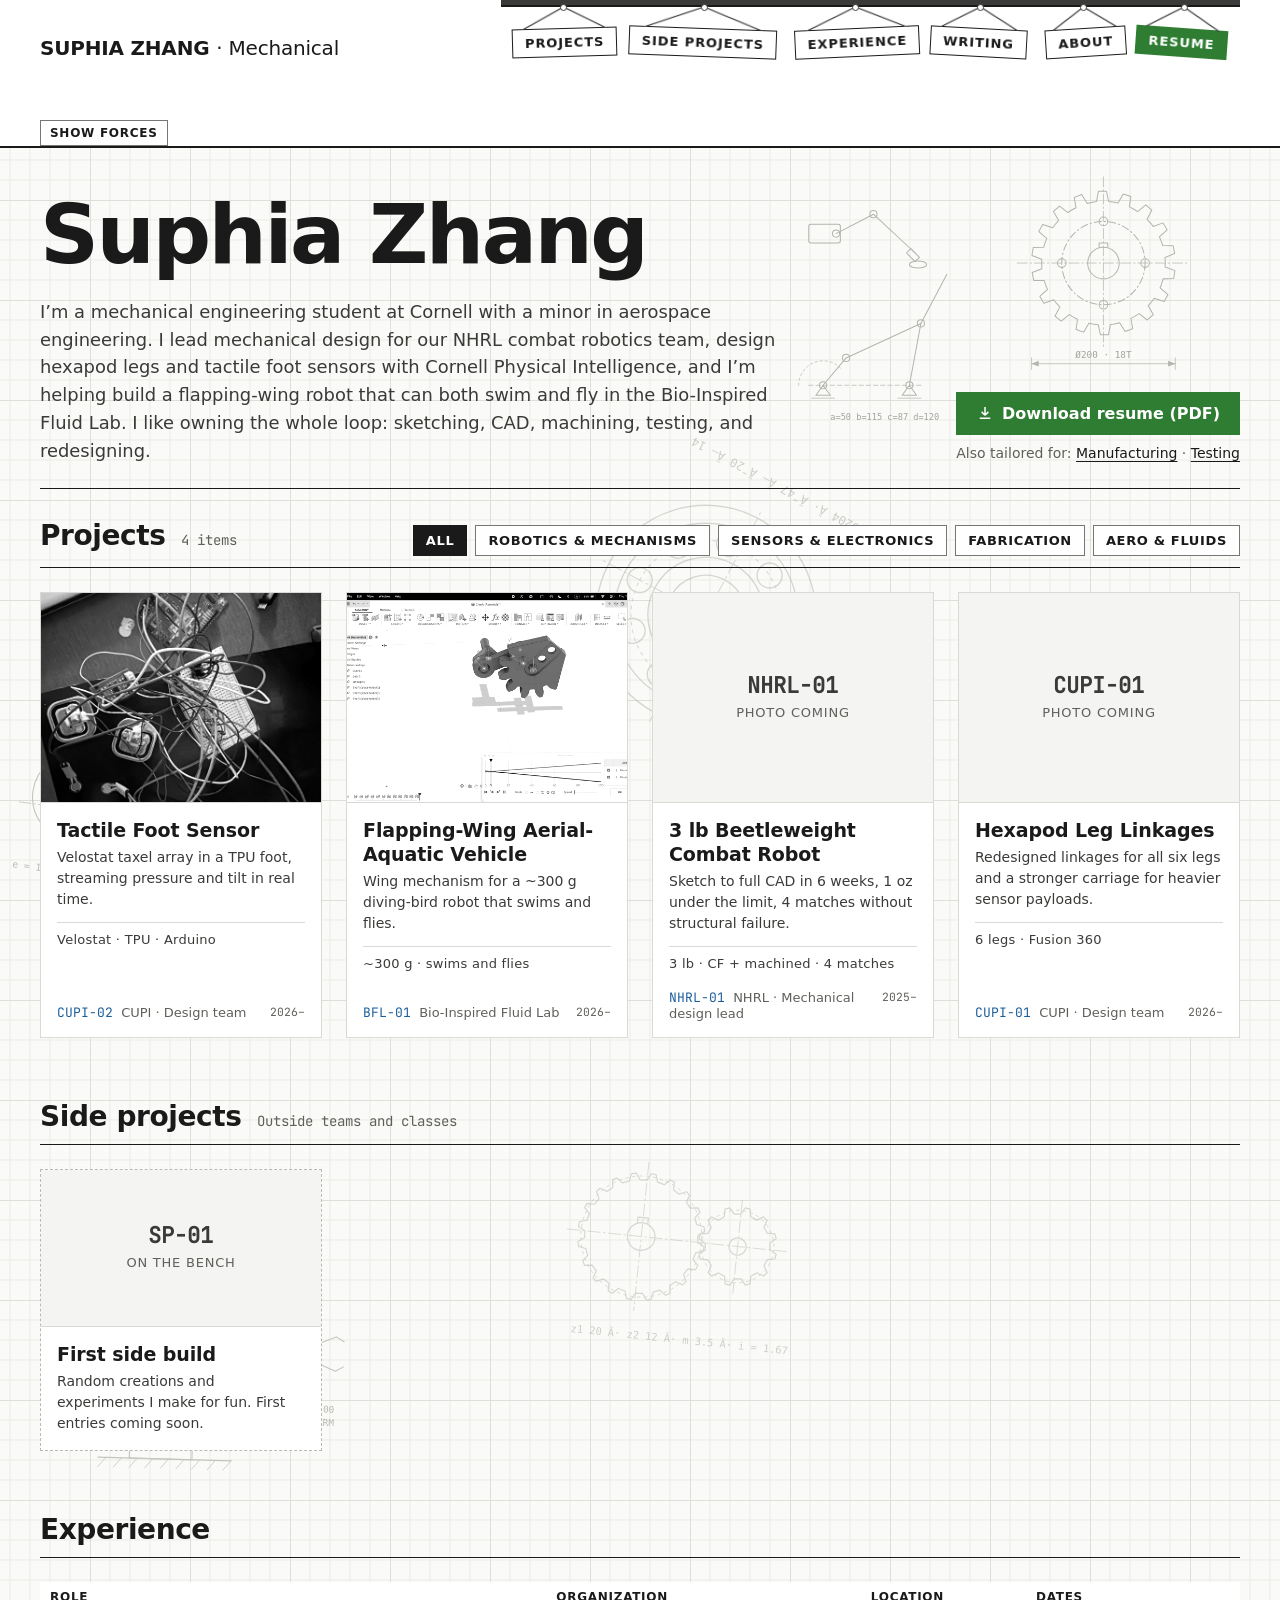
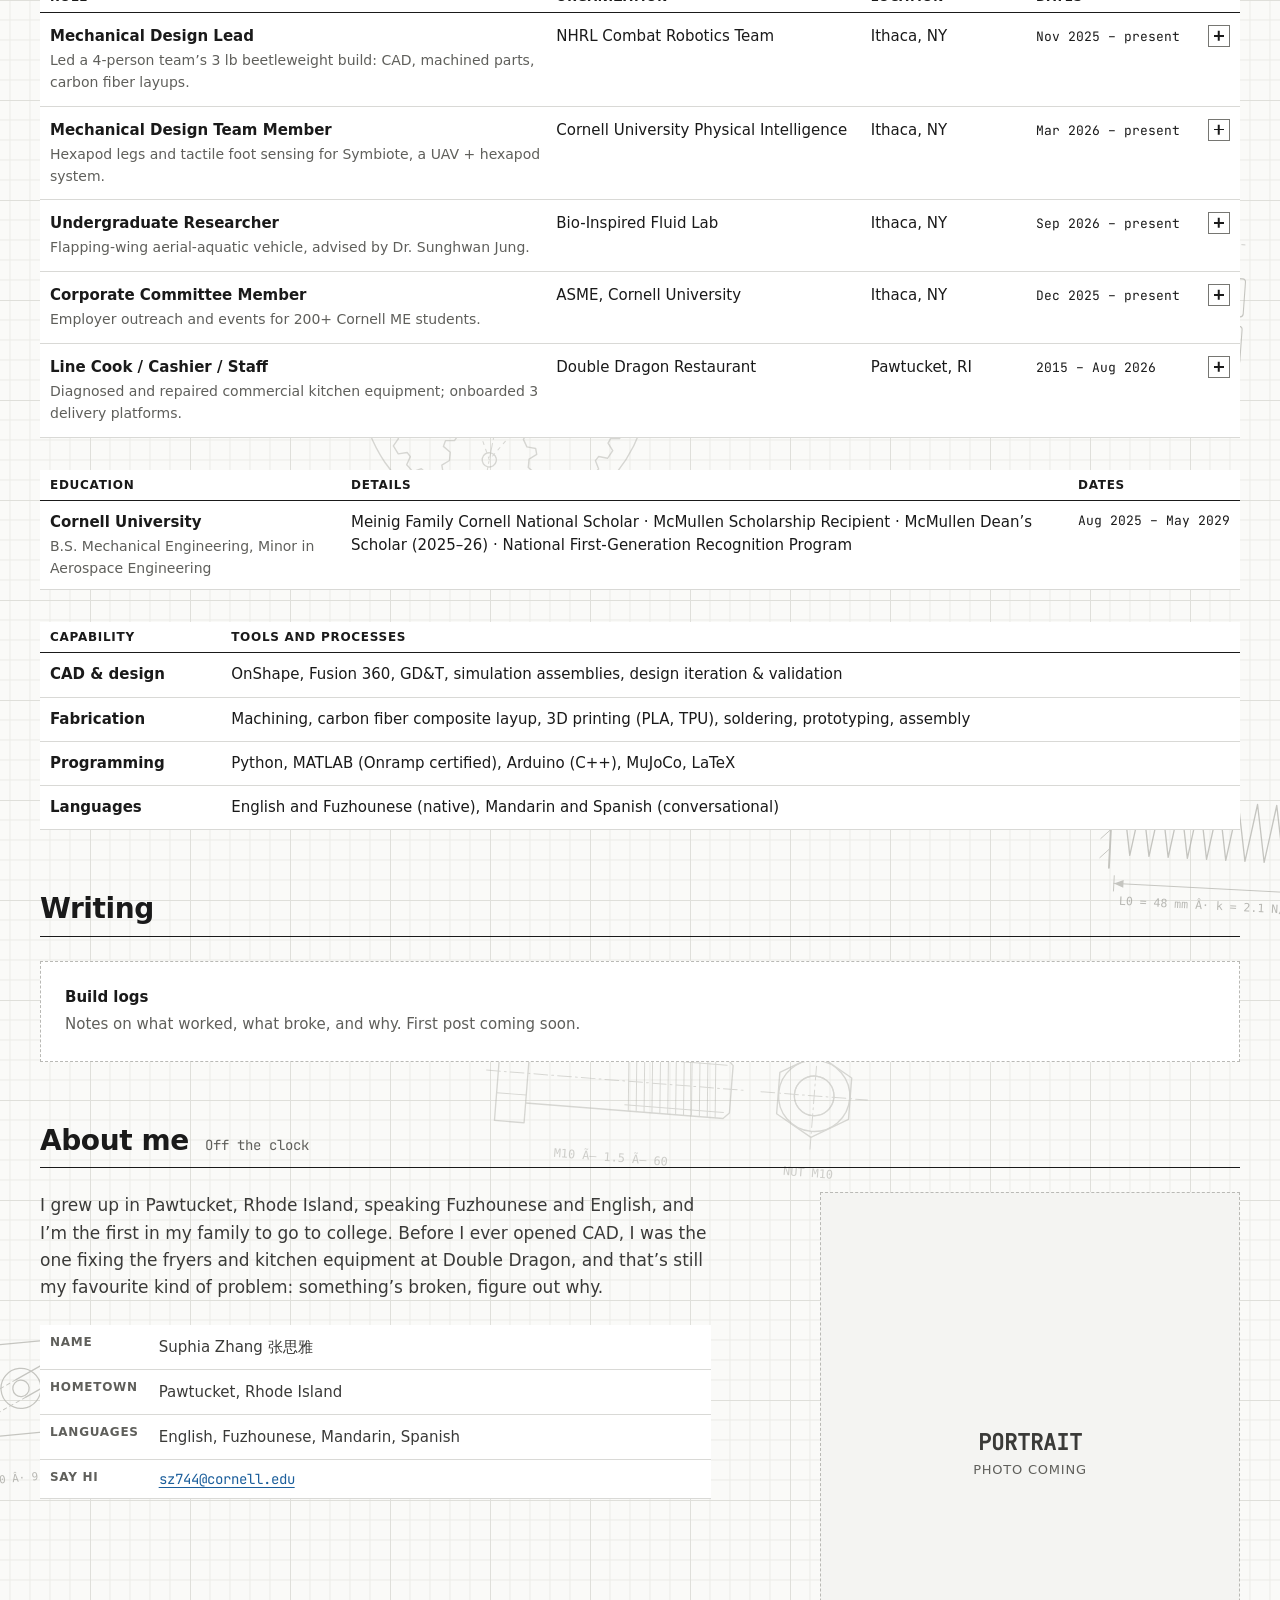
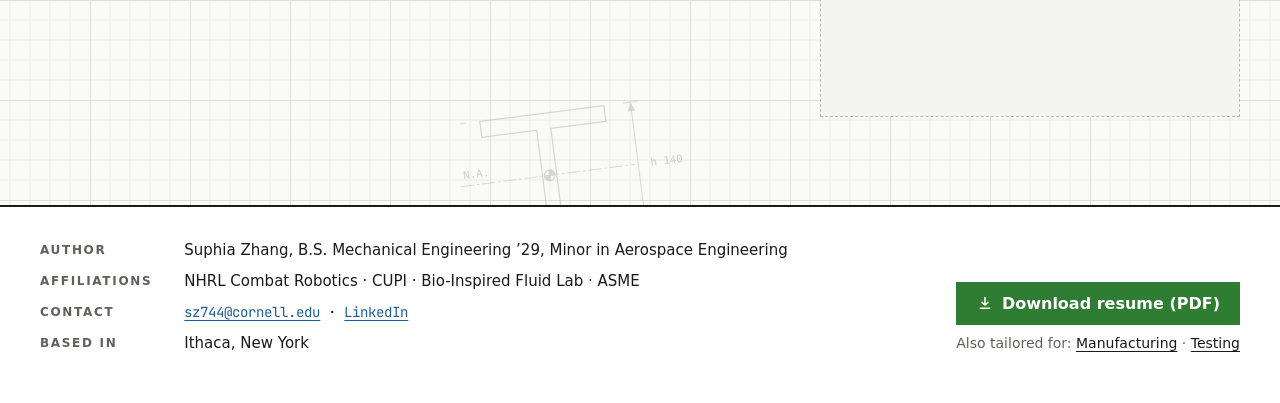
==== index.html @ 5c95ca49 "Build the portfolio site: catalog home, project pages, interactive nav Parts-catalog design on a dra" ====
<!doctype html>
<html lang="en">
<head>
  <meta charset="utf-8">
  <meta name="viewport" content="width=device-width, initial-scale=1">
  <title>Suphia Zhang · Mechanical Engineering</title>
  <meta name="description" content="Suphia Zhang, mechanical engineering student at Cornell. Combat robotics, hexapod legs, tactile foot sensors, and a flapping-wing robot that swims and flies.">
  <meta property="og:title" content="Suphia Zhang · Mechanical Engineering">
  <meta property="og:description" content="Mechanical engineering student at Cornell. I design, build, and test robots.">
  <meta property="og:image" content="https://suphiaz24.github.io/assets/media/cupi-foot-sensor-wiring.jpg">
  <meta name="theme-color" content="#ffffff">
  <script>document.documentElement.classList.add("js")</script>
  <link rel="icon" href="assets/img/favicon.svg" type="image/svg+xml">
  <link rel="preload" href="assets/fonts/archivo-wdth-wght.woff2" as="font" type="font/woff2" crossorigin>
  <link rel="stylesheet" href="assets/css/main.css">
  <script src="assets/js/main.js" defer></script>
</head>
<body>
<a class="skip" href="#main">Skip to content</a>

<header class="masthead">
  <div class="wrap">
    <a class="brand" href="./">SUPHIA ZHANG <span>· Mechanical</span></a>
    <nav class="nav hang" aria-label="Primary">
      <span class="beam" aria-hidden="true"></span>
      <a class="sign" href="#projects"><span class="cable" aria-hidden="true"></span><span class="plate">Projects</span><span class="tension" aria-hidden="true"></span></a>
      <a class="sign" href="#side-projects"><span class="cable" aria-hidden="true"></span><span class="plate">Side<span class="xl"> projects</span></span><span class="tension" aria-hidden="true"></span></a>
      <a class="sign" href="#experience"><span class="cable" aria-hidden="true"></span><span class="plate">Experience</span><span class="tension" aria-hidden="true"></span></a>
      <a class="sign" href="#writing"><span class="cable" aria-hidden="true"></span><span class="plate">Writing</span><span class="tension" aria-hidden="true"></span></a>
      <a class="sign" href="#about"><span class="cable" aria-hidden="true"></span><span class="plate">About</span><span class="tension" aria-hidden="true"></span></a>
      <a class="sign sign-go" href="assets/SZhang_Resume_Mechanical_Engineering.pdf"><span class="cable" aria-hidden="true"></span><span class="plate">Resume</span><span class="tension" aria-hidden="true"></span></a>
    </nav>
    <div class="statics-ctl">
      <button type="button" class="forces-btn" aria-pressed="false">Show forces</button>
      <label class="load" hidden>Sign mass <input type="range" min="0.1" max="2" step="0.1" value="0.4"> <output>0.4 kg</output></label>
    </div>
  </div>
</header>

<main id="main">
  <section class="intro wrap" aria-labelledby="name">
    <div class="intro-grid">
      <h1 id="name">Suphia Zhang</h1>
      <p class="lede">I’m a mechanical engineering student at Cornell with a minor in aerospace engineering. I lead mechanical design for our NHRL combat robotics team, design hexapod legs and tactile foot sensors with Cornell Physical Intelligence, and I’m helping build a flapping-wing robot that can both swim and fly in the Bio-Inspired Fluid Lab. I like owning the whole loop: sketching, CAD, machining, testing, and redesigning.</p>
      <div class="order">
        <a class="btn" href="assets/SZhang_Resume_Mechanical_Engineering.pdf">
          <svg viewBox="0 0 24 24" fill="none" stroke="currentColor" stroke-width="2" aria-hidden="true"><path d="M12 4v11m0 0-4.5-4.5M12 15l4.5-4.5M5 19h14"/></svg>
          Download resume (PDF)
        </a>
        <p class="also">Also tailored for:
          <a href="assets/SZhang_Resume_Manufacturing_Engineering.pdf">Manufacturing</a> ·
          <a href="assets/SZhang_Resume_Testing_Engineering.pdf">Testing</a>
        </p>
      </div>
    </div>
  </section>

  <section class="wrap section" id="projects" aria-labelledby="projects-h" style="padding-top:0">
    <div class="section-head">
      <h2 id="projects-h">Projects</h2>
      <span class="count" data-count>4 items</span>
      <div class="filter" role="group" aria-label="Filter projects by category">
        <button type="button" aria-pressed="true" data-filter="all">All</button>
        <button type="button" aria-pressed="false" data-filter="robotics">Robotics &amp; Mechanisms</button>
        <button type="button" aria-pressed="false" data-filter="sensors">Sensors &amp; Electronics</button>
        <button type="button" aria-pressed="false" data-filter="fabrication">Fabrication</button>
        <button type="button" aria-pressed="false" data-filter="aero">Aero &amp; Fluids</button>
      </div>
    </div>

    <ul class="cards">
      <li data-cat="sensors robotics">
        <a class="card" href="pages/projects/tactile-foot-sensor.html">
          <div class="card-art"><img src="assets/media/cupi-foot-sensor-wiring.jpg" alt="Prototype wiring: a RedBoard, breadboard, two load cells and force-sensitive resistors" loading="lazy" width="1200" height="1600" style="object-position:center 45%"></div>
          <div class="card-body">
            <h3>Tactile Foot Sensor</h3>
            <p>Velostat taxel array in a TPU foot, streaming pressure and tilt in real time.</p>
            <span class="specline">Velostat · TPU · Arduino</span>
            <span class="meta"><span><span class="pn">CUPI-02</span> CUPI · Design team</span><span class="mono">2026–</span></span>
          </div>
        </a>
      </li>
      <li data-cat="aero robotics">
        <a class="card" href="pages/projects/flapping-wing-vehicle.html">
          <div class="card-art"><img src="assets/media/faav-wing-assembly-poster.jpg" alt="CAD motion study of a crank, gear and linkage assembly" loading="lazy" width="1280" height="800"></div>
          <div class="card-body">
            <h3>Flapping-Wing Aerial-Aquatic Vehicle</h3>
            <p>Wing mechanism for a ~300 g diving-bird robot that swims and flies.</p>
            <span class="specline">~300 g · swims and flies</span>
            <span class="meta"><span><span class="pn">BFL-01</span> Bio-Inspired Fluid Lab</span><span class="mono">2026–</span></span>
          </div>
        </a>
      </li>
      <li data-cat="robotics fabrication">
        <a class="card" href="pages/projects/beetleweight-combat-robot.html">
          <div class="card-art"><div class="pending" role="img" aria-label="Photo coming soon"><div><b>NHRL-01</b><span>Photo coming</span></div></div></div>
          <div class="card-body">
            <h3>3 lb Beetleweight Combat Robot</h3>
            <p>Sketch to full CAD in 6 weeks, 1 oz under the limit, 4 matches without structural failure.</p>
            <span class="specline">3 lb · CF + machined · 4 matches</span>
            <span class="meta"><span><span class="pn">NHRL-01</span> NHRL · Mechanical design lead</span><span class="mono">2025–</span></span>
          </div>
        </a>
      </li>
      <li data-cat="robotics">
        <a class="card" href="pages/projects/hexapod-leg-linkages.html">
          <div class="card-art"><div class="pending" role="img" aria-label="Photo coming soon"><div><b>CUPI-01</b><span>Photo coming</span></div></div></div>
          <div class="card-body">
            <h3>Hexapod Leg Linkages</h3>
            <p>Redesigned linkages for all six legs and a stronger carriage for heavier sensor payloads.</p>
            <span class="specline">6 legs · Fusion 360</span>
            <span class="meta"><span><span class="pn">CUPI-01</span> CUPI · Design team</span><span class="mono">2026–</span></span>
          </div>
        </a>
      </li>
    </ul>
    <p class="empty" data-empty hidden>No projects in this category yet.</p>
  </section>

  <section class="wrap section" id="side-projects" aria-labelledby="side-h">
    <div class="section-head"><h2 id="side-h">Side projects</h2><span class="count">Outside teams and classes</span></div>
    <ul class="cards side-cards">
      <li>
        <div class="card card-empty">
          <div class="card-art"><div class="pending"><div><b>SP-01</b><span>On the bench</span></div></div></div>
          <div class="card-body">
            <h3>First side build</h3>
            <p>Random creations and experiments I make for fun. First entries coming soon.</p>
          </div>
        </div>
      </li>
    </ul>
  </section>


  <section class="wrap section" id="experience" aria-labelledby="experience-h">
    <div class="section-head"><h2 id="experience-h">Experience</h2></div>
    <!-- Each role is a <details> row. To add a photo, replace a .pending slot with:
         <figure class="fig"><img src="assets/media/your-photo.jpg" alt="What it shows" loading="lazy"><figcaption>Caption</figcaption></figure> -->
    <div class="xp">
      <div class="xp-labels" aria-hidden="true"><span>Role</span><span>Organization</span><span>Location</span><span>Dates</span></div>

      <details class="xp-item">
        <summary>
          <span class="xp-role"><strong>Mechanical Design Lead</strong><span class="sub">Led a 4-person team’s 3 lb beetleweight build: CAD, machined parts, carbon fiber layups.</span></span>
          <span class="xp-org">NHRL Combat Robotics Team</span><span class="xp-loc">Ithaca, NY</span><span class="xp-date mono">Nov 2025 – present</span>
          <span class="xp-toggle" aria-hidden="true"></span>
        </summary>
        <div class="xp-body">
          <ul>
            <li>Led mechanical design for a 4-person team building a 3 lb beetleweight combat robot, taking it from hand sketches to a full OnShape CAD model in 6 weeks and meeting the 3 lb weight limit with 1 oz to spare.</li>
            <li>Iterated on the design through physical prototypes, testing each subsystem before committing to final hardware for the competition build.</li>
            <li>Fabricated custom machined parts and carbon fiber composite layups and assembled all subsystems to tight tolerances; the robot survived 4 competition matches without structural failure.</li>
          </ul>
          <div class="xp-media">
            <div class="pending"><div><b>NHRL</b><span>Photo slot</span></div></div>
            <div class="pending"><div><b>NHRL</b><span>Photo slot</span></div></div>
          </div>
          <p class="xp-links">Project: <a href="pages/projects/beetleweight-combat-robot.html">3 lb Beetleweight Combat Robot →</a></p>
        </div>
      </details>

      <details class="xp-item">
        <summary>
          <span class="xp-role"><strong>Mechanical Design Team Member</strong><span class="sub">Hexapod legs and tactile foot sensing for Symbiote, a UAV + hexapod system.</span></span>
          <span class="xp-org">Cornell University Physical Intelligence</span><span class="xp-loc">Ithaca, NY</span><span class="xp-date mono">Mar 2026 – present</span>
          <span class="xp-toggle" aria-hidden="true"></span>
        </summary>
        <div class="xp-body">
          <ul>
            <li>Designed hexapod leg and tactile foot-sensing subsystems for Symbiote, a bio-inspired multi-robot system pairing an autonomous UAV quadcopter with a hexapod ground robot for coordinated terrain surveying.</li>
            <li>Redesigned linkages for all 6 hexapod legs and reinforced the leg carriage in Fusion 360 through iterative CAD and material analysis, increasing range of motion and load capacity for heavier sensor payloads.</li>
            <li>Designed, built, and tested a Velostat taxel-array tactile foot sensor in a 3D-printed TPU housing, validated with MuJoCo simulation and Arduino (C++)/Python scripts for real-time force visualization.</li>
          </ul>
          <div class="xp-media">
            <figure class="fig"><img src="assets/media/cupi-foot-sensor-wiring.jpg" alt="Foot sensor prototype wiring: RedBoard, breadboard, HX711 amplifier, load cells and force-sensitive resistors" loading="lazy" width="1200" height="1600"><figcaption>Foot sensor prototype wiring.</figcaption></figure>
            <figure class="fig"><img src="assets/media/cupi-foot-sensor-prototype-poster.jpg" alt="Live foot-pressure heatmap with centre of pressure and pitch and roll plot" loading="lazy"><figcaption>Live pressure heatmap and tilt estimate.</figcaption></figure>
          </div>
          <p class="xp-links">Projects: <a href="pages/projects/tactile-foot-sensor.html">Tactile Foot Sensor →</a> <a href="pages/projects/hexapod-leg-linkages.html">Hexapod Leg Linkages →</a></p>
        </div>
      </details>

      <details class="xp-item">
        <summary>
          <span class="xp-role"><strong>Undergraduate Researcher</strong><span class="sub">Flapping-wing aerial-aquatic vehicle, advised by Dr. Sunghwan Jung.</span></span>
          <span class="xp-org">Bio-Inspired Fluid Lab</span><span class="xp-loc">Ithaca, NY</span><span class="xp-date mono">Sep 2026 – present</span>
          <span class="xp-toggle" aria-hidden="true"></span>
        </summary>
        <div class="xp-body">
          <ul>
            <li>Developing a flapping-wing aerial-aquatic vehicle modeled on MIT’s FAAV, a ~300 g diving-bird-inspired robot that both swims and flies, within the lab’s bird design subgroup.</li>
            <li>Built a simulation assembly of the flapping-wing mechanism, defining mates and joint constraints to model wing kinematics and verify range of motion before fabrication.</li>
          </ul>
          <div class="xp-media">
            <figure class="fig"><img src="assets/media/faav-wing-assembly-poster.jpg" alt="CAD motion study of the crank, gear and linkage wing drive" loading="lazy" width="1280" height="800"><figcaption>Wing drive motion study.</figcaption></figure>
            <div class="pending"><div><b>BFL</b><span>Photo slot</span></div></div>
          </div>
          <p class="xp-links">Project: <a href="pages/projects/flapping-wing-vehicle.html">Flapping-Wing Aerial-Aquatic Vehicle →</a></p>
        </div>
      </details>

      <details class="xp-item">
        <summary>
          <span class="xp-role"><strong>Corporate Committee Member</strong><span class="sub">Employer outreach and events for 200+ Cornell ME students.</span></span>
          <span class="xp-org">ASME, Cornell University</span><span class="xp-loc">Ithaca, NY</span><span class="xp-date mono">Dec 2025 – present</span>
          <span class="xp-toggle" aria-hidden="true"></span>
        </summary>
        <div class="xp-body">
          <ul>
            <li>Conduct employer outreach and compile company dossiers to co-organize networking sessions, workshops, and speaker panels for 200+ Cornell ME students.</li>
          </ul>
          <div class="xp-media">
            <div class="pending"><div><b>ASME</b><span>Photo slot</span></div></div>
          </div>
        </div>
      </details>

      <details class="xp-item">
        <summary>
          <span class="xp-role"><strong>Line Cook / Cashier / Staff</strong><span class="sub">Diagnosed and repaired commercial kitchen equipment; onboarded 3 delivery platforms.</span></span>
          <span class="xp-org">Double Dragon Restaurant</span><span class="xp-loc">Pawtucket, RI</span><span class="xp-date mono">2015 – Aug 2026</span>
          <span class="xp-toggle" aria-hidden="true"></span>
        </summary>
        <div class="xp-body">
          <ul>
            <li>Worked 60-hour weeks during academic breaks, diagnosing and repairing commercial kitchen equipment, including fryers, to minimize downtime during peak service.</li>
            <li>Onboarded 3 delivery platforms (DoorDash, Grubhub, Uber Eats) in under a month, handling setup and merchant documentation; this brought in ~200 online orders per week while managing 30+ orders per shift.</li>
          </ul>
          <div class="xp-media">
            <div class="pending"><div><b>DD</b><span>Photo slot</span></div></div>
          </div>
        </div>
      </details>
    </div>

    <div class="table-scroll" style="margin-top:var(--s6)">
      <table class="spec stack-2">
        <thead><tr><th scope="col">Education</th><th scope="col">Details</th><th scope="col">Dates</th></tr></thead>
        <tbody>
          <tr><td><strong>Cornell University</strong><span class="sub">B.S. Mechanical Engineering, Minor in Aerospace Engineering</span></td><td>Meinig Family Cornell National Scholar · McMullen Scholarship Recipient · McMullen Dean’s Scholar (2025–26) · National First-Generation Recognition Program</td><td class="mono">Aug 2025 – May 2029</td></tr>
        </tbody>
      </table>
    </div>

    <div class="table-scroll" style="margin-top:var(--s6)">
      <table class="spec stack-2">
        <thead><tr><th scope="col">Capability</th><th scope="col">Tools and processes</th></tr></thead>
        <tbody>
          <tr><td><strong>CAD &amp; design</strong></td><td>OnShape, Fusion 360, GD&amp;T, simulation assemblies, design iteration &amp; validation</td></tr>
          <tr><td><strong>Fabrication</strong></td><td>Machining, carbon fiber composite layup, 3D printing (PLA, TPU), soldering, prototyping, assembly</td></tr>
          <tr><td><strong>Programming</strong></td><td>Python, MATLAB (Onramp certified), Arduino (C++), MuJoCo, LaTeX</td></tr>
          <tr><td><strong>Languages</strong></td><td>English and Fuzhounese (native), Mandarin and Spanish (conversational)</td></tr>
        </tbody>
      </table>
    </div>
  </section>

  <section class="wrap section" id="writing" aria-labelledby="writing-h">
    <div class="section-head"><h2 id="writing-h">Writing</h2></div>
    <div class="empty"><strong>Build logs</strong>Notes on what worked, what broke, and why. First post coming soon.</div>
  </section>

  <section class="wrap section" id="about" aria-labelledby="about-h">
    <div class="section-head"><h2 id="about-h">About me</h2><span class="count">Off the clock</span></div>
    <div class="about">
      <div class="about-text">
        <p>I grew up in Pawtucket, Rhode Island, speaking Fuzhounese and English, and I’m the first in my family to go to college. Before I ever opened CAD, I was the one fixing the fryers and kitchen equipment at Double Dragon, and that’s still my favourite kind of problem: something’s broken, figure out why.</p>
        <table class="spec facts">
          <tbody>
            <tr><th scope="row">Name</th><td>Suphia Zhang <span lang="zh-Hans">张思雅</span></td></tr>
            <tr><th scope="row">Hometown</th><td>Pawtucket, Rhode Island</td></tr>
            <tr><th scope="row">Languages</th><td>English, Fuzhounese, Mandarin, Spanish</td></tr>
            <tr><th scope="row">Say hi</th><td class="data"><a href="mailto:sz744@cornell.edu">sz744@cornell.edu</a></td></tr>
          </tbody>
        </table>
      </div>
      <!-- Portrait: save your photo as assets/media/portrait.jpg, then replace this .pending block with:
           <figure class="fig portrait"><img src="assets/media/portrait.jpg" alt="Suphia Zhang" loading="lazy"></figure> -->
      <div class="portrait pending" role="img" aria-label="Portrait coming soon"><div><b>PORTRAIT</b><span>Photo coming</span></div></div>
    </div>
  </section>
</main>

<footer class="colophon" id="contact">
  <div class="wrap">
    <dl class="author">
      <dt>Author</dt><dd>Suphia Zhang, B.S. Mechanical Engineering ’29, Minor in Aerospace Engineering</dd>
      <dt>Affiliations</dt><dd>NHRL Combat Robotics · CUPI · Bio-Inspired Fluid Lab · ASME</dd>
      <dt>Contact</dt><dd class="data"><a href="mailto:sz744@cornell.edu">sz744@cornell.edu</a> · <a href="https://www.linkedin.com/in/suphia-zhang-46770b359">LinkedIn</a></dd>
      <dt>Based in</dt><dd>Ithaca, New York</dd>
    </dl>
    <div class="order">
      <a class="btn" href="assets/SZhang_Resume_Mechanical_Engineering.pdf">
        <svg viewBox="0 0 24 24" fill="none" stroke="currentColor" stroke-width="2" aria-hidden="true"><path d="M12 4v11m0 0-4.5-4.5M12 15l4.5-4.5M5 19h14"/></svg>
        Download resume (PDF)
      </a>
      <p class="also">Also tailored for:
        <a href="assets/SZhang_Resume_Manufacturing_Engineering.pdf">Manufacturing</a> ·
        <a href="assets/SZhang_Resume_Testing_Engineering.pdf">Testing</a>
      </p>
    </div>
  </div>
</footer>
</body>
</html>
---- assets/css/main.css ----
/* Parts-catalog world: white stock, hairline rules, dense spec tables. */

@font-face {
  font-family: "Archivo";
  src: url("../fonts/archivo-wdth-wght.woff2") format("woff2");
  font-weight: 100 900;
  font-stretch: 62% 125%;
  font-display: swap;
}
@font-face {
  font-family: "JetBrains Mono";
  src: url("../fonts/jetbrains-mono-400.woff2") format("woff2");
  font-weight: 400;
  font-display: swap;
}

:root {
  --paper: #ffffff;
  --ink: #1a1a1a;
  --ink-2: #3a3a38;
  --muted: #5f5f5b;
  --rule: #d9d9d6;
  --wash: #f4f4f2;
  --link: #1b5e9b;
  --go: #2e7d32;
  --go-dark: #22612a;
  --focus: #1b5e9b;

  --sans: "Archivo", system-ui, sans-serif;
  --mono: "JetBrains Mono", ui-monospace, monospace;

  --gutter: clamp(16px, 3.2vw, 40px);
  --max: 1360px;
  --s1: 4px; --s2: 8px; --s3: 12px; --s4: 16px; --s5: 24px; --s6: 32px; --s7: 48px; --s8: 72px;
}

*, *::before, *::after { box-sizing: border-box; }
html { -webkit-text-size-adjust: 100%; scroll-padding-top: 80px; }
body {
  margin: 0;
  background: var(--paper);
  color: var(--ink);
  font: 400 16px/1.55 var(--sans);
  font-stretch: 100%;
  text-rendering: optimizeLegibility;
}
img, video { display: block; max-width: 100%; }
h1, h2, h3, p, dl, dd, figure { margin: 0; }
a { color: inherit; text-underline-offset: 3px; text-decoration-thickness: 1px; }
::selection { background: #1b5e9b; color: #fff; }
:focus-visible { outline: 2px solid var(--focus); outline-offset: 2px; }
html { scrollbar-color: #b9b9b5 var(--paper); }

.skip { position: absolute; left: -9999px; top: 0; background: var(--ink); color: #fff; padding: var(--s2) var(--s4); z-index: 10; }
.skip:focus { left: var(--s4); top: var(--s2); }

.wrap { max-width: var(--max); margin: 0 auto; padding: 0 var(--gutter); }
.narrow { font-stretch: 78%; }
.mono { font-family: var(--mono); font-size: .875em; letter-spacing: 0; }

/* Masthead */
.masthead { border-bottom: 2px solid var(--ink); background: var(--paper); position: sticky; top: 0; z-index: 5; }
.masthead .wrap { display: flex; align-items: center; gap: var(--s5); min-height: 64px; flex-wrap: wrap; padding-top: var(--s2); padding-bottom: var(--s2); }
.brand { font-weight: 800; font-size: 20px; letter-spacing: -.01em; text-decoration: none; white-space: nowrap; }
.brand span { font-weight: 500; font-stretch: 85%; }
.nav { display: flex; gap: var(--s5); margin-left: auto; font: 600 14px var(--sans); font-stretch: 78%; text-transform: uppercase; letter-spacing: .06em; }
.nav a { text-decoration: none; padding: var(--s2) 0; }
.nav a:hover, .nav a[aria-current="page"] { text-decoration: underline; }
.nav .go-link { color: var(--go); }

/* Buttons */
.btn {
  display: inline-flex; align-items: center; gap: var(--s2);
  background: var(--go); color: #fff; text-decoration: none;
  font: 600 16px var(--sans); padding: 12px 20px; border: 0;
  transition: background-color .15s ease-out;
}
.btn:hover { background: var(--go-dark); }
.btn svg { width: 18px; height: 18px; flex: none; }
.also { font-size: 14px; color: var(--muted); }
.also a { color: var(--ink); }

/* Intro */
.intro { padding-block: var(--s7) var(--s6); }
.intro-grid { display: grid; grid-template-columns: minmax(0, 1fr) auto; gap: var(--s5) var(--s7); align-items: end; border-bottom: 1px solid var(--ink); padding-bottom: var(--s5); }
.intro h1 { font: 800 clamp(44px, 6.4vw, 84px)/.95 var(--sans); letter-spacing: -.03em; grid-column: 1 / -1; }
.lede { font-size: clamp(17px, 1.4vw, 19px); line-height: 1.55; color: var(--ink-2); max-width: 66ch; }
.order { display: flex; flex-direction: column; align-items: flex-end; gap: var(--s2); }
.order .also { white-space: nowrap; }

/* Section heads */
.section { padding-block: var(--s7) var(--s4); }
.section-head { display: flex; align-items: baseline; gap: var(--s4); flex-wrap: wrap; border-bottom: 1px solid var(--ink); padding-bottom: var(--s3); margin-bottom: var(--s5); }
.section-head h2 { font: 700 28px/1.1 var(--sans); letter-spacing: -.015em; }
.section-head .count { font: 400 14px var(--mono); color: var(--muted); }

/* Filter */
.filter { display: flex; flex-wrap: wrap; gap: var(--s2); margin-left: auto; }
.filter button {
  font: 600 13px var(--sans); font-stretch: 78%; letter-spacing: .05em; text-transform: uppercase;
  background: var(--paper); color: var(--ink); border: 1px solid #9a9a96; padding: 7px 12px; cursor: pointer;
  transition: background-color .15s ease-out, color .15s ease-out;
}
.filter button:hover { background: var(--wash); }
.filter button[aria-pressed="true"] { background: var(--ink); color: #fff; border-color: var(--ink); }

/* Catalog cards */
.cards { list-style: none; margin: 0; padding: 0; display: grid; grid-template-columns: repeat(4, minmax(0, 1fr)); gap: var(--s5); }
@media (max-width: 1100px) { .cards { grid-template-columns: repeat(2, minmax(0, 1fr)); } }
@media (max-width: 560px) { .cards { grid-template-columns: 1fr; } }
.cards li[hidden] { display: none; }
.card { display: flex; flex-direction: column; height: 100%; text-decoration: none; color: inherit; border: 1px solid var(--rule); background: var(--paper); transition: border-color .2s ease-out; }
.card:hover, .card:focus-visible { border-color: var(--ink); }
.card-art { aspect-ratio: 4 / 3; overflow: hidden; background: var(--wash); border-bottom: 1px solid var(--rule); }
.card-art img { width: 100%; height: 100%; object-fit: cover; filter: grayscale(1) contrast(1.15); transition: filter .35s cubic-bezier(.16, 1, .3, 1); }
.card:hover .card-art img, .card:focus-visible .card-art img { filter: none; }
.card-body { padding: var(--s4); display: flex; flex-direction: column; gap: var(--s1); flex: 1; }
.card .pn { font: 400 13px var(--mono); color: var(--link); text-decoration: underline; text-underline-offset: 3px; }
.card h3 { font: 600 19px/1.25 var(--sans); letter-spacing: -.005em; }
.card p { font-size: 14px; line-height: 1.5; color: var(--ink-2); }
.card .meta { margin-top: auto; padding-top: var(--s3); font: 500 13px var(--sans); font-stretch: 80%; color: var(--muted); display: flex; justify-content: space-between; gap: var(--s3); }

/* Placeholder plate for projects without media yet */
.pending { width: 100%; height: 100%; display: grid; place-items: center; text-align: center; padding: var(--s4);
  background: var(--wash); }
.pending b { display: block; font: 700 22px var(--mono); color: var(--ink-2); }
.pending span { font: 500 13px var(--sans); font-stretch: 80%; color: var(--muted); text-transform: uppercase; letter-spacing: .06em; }

/* Experience table */
.table-scroll { overflow-x: auto; }
.spec { border-collapse: collapse; width: 100%; font-size: 15px; font-stretch: 85%; }
.spec th { text-align: left; font: 600 12px var(--sans); font-stretch: 78%; letter-spacing: .06em; text-transform: uppercase; border-bottom: 1px solid var(--ink); padding: 8px 10px; white-space: nowrap; }
.spec td { border-bottom: 1px solid var(--rule); padding: 10px; vertical-align: top; }
.spec td.mono, .spec td .mono { font-size: 13px; white-space: nowrap; }
.spec td.pn { font: 400 13px var(--mono); color: var(--link); white-space: nowrap; }
.spec td strong { font-weight: 600; }
.spec .sub { display: block; color: var(--muted); font-size: 14px; margin-top: 2px; }

/* Empty-state rows (side builds, writing) */
.split { display: grid; grid-template-columns: 1fr 1fr; gap: var(--s6); }
.empty { border: 1px dashed #b9b9b5; padding: var(--s5); color: var(--muted); font-size: 15px; }
.empty strong { color: var(--ink); font-weight: 600; display: block; margin-bottom: var(--s1); }

/* Author block (closing) */
.colophon { margin-top: var(--s8); border-top: 2px solid var(--ink); padding: var(--s6) 0 var(--s7); }
.colophon .wrap { display: grid; grid-template-columns: minmax(0, 1fr) auto; gap: var(--s6); align-items: end; }
.author { display: grid; grid-template-columns: auto 1fr; gap: var(--s2) var(--s6); font: 400 15px/1.5 var(--sans); }
.author dd.data { font: 400 14px/1.6 var(--mono); }
.author dt { font: 600 12px/1.9 var(--sans); font-stretch: 78%; letter-spacing: .14em; text-transform: uppercase; color: var(--muted); }
.author a { color: var(--link); }
.colophon .fine { font-size: 13px; color: var(--muted); text-align: right; }

/* Project page */
.crumb { font-size: 14px; color: var(--muted); padding-top: var(--s5); }
.crumb a { color: var(--muted); }
.crumb a:hover { color: var(--ink); }
.product { display: grid; grid-template-columns: 220px minmax(0, 1fr); gap: var(--s6); padding-top: var(--s4); }
.side { border-right: 1px solid var(--rule); padding-right: var(--s5); font-size: 15px; font-stretch: 85%; line-height: 1.9; align-self: start; position: sticky; top: 88px; }
.side h2 { font: 600 12px var(--sans); font-stretch: 78%; letter-spacing: .08em; text-transform: uppercase; color: var(--muted); margin: var(--s3) 0 var(--s1); }
.side a { display: block; text-decoration: none; }
.side a:hover, .side a[aria-current="page"] { text-decoration: underline; }
.side a[aria-current="page"] { font-weight: 600; }
.product-head h1 { font: 800 clamp(34px, 4.4vw, 56px)/1 var(--sans); letter-spacing: -.025em; }
.product-head .pn { font: 400 14px var(--mono); color: var(--link); }
.product-head .sub { font-size: 16px; color: var(--muted); margin-top: var(--s2); }
.product-body { display: grid; grid-template-columns: minmax(0, 1.1fr) minmax(0, 1fr); gap: var(--s6); margin-top: var(--s5); border-top: 1px solid var(--ink); padding-top: var(--s5); }
.desc p + p { margin-top: var(--s3); }
.desc { font-size: 17px; line-height: 1.6; color: var(--ink-2); max-width: 68ch; }
.desc a { color: var(--link); }
.figs { display: grid; gap: var(--s5); align-content: start; }
.fig { border: 1px solid var(--rule); padding: var(--s2); }
.fig video, .fig img { width: 100%; background: var(--wash); }
.fig img { aspect-ratio: 4 / 5; max-height: 640px; object-fit: cover; }
.fig figcaption { font-size: 14px; line-height: 1.45; color: var(--ink-2); padding: var(--s2) var(--s1) var(--s1); }
.fig figcaption b { font: 600 12px var(--sans); font-stretch: 78%; letter-spacing: .06em; text-transform: uppercase; margin-right: var(--s1); color: var(--ink); }
.specs { margin-top: var(--s7); }
.specs h2 { font: 700 22px var(--sans); margin-bottom: var(--s3); }
.next { display: flex; justify-content: space-between; gap: var(--s4); flex-wrap: wrap; margin-top: var(--s7); padding-top: var(--s4); border-top: 1px solid var(--rule); font-size: 15px; }
.next a { color: var(--link); }

/* Responsive */
@media (max-width: 900px) {
  .intro-grid { grid-template-columns: 1fr; }
  .order { align-items: flex-start; }
  .product { grid-template-columns: 1fr; }
  .side { position: static; border-right: 0; border-bottom: 1px solid var(--rule); padding: 0 0 var(--s3); line-height: 1.6; }
  .side nav { display: flex; flex-wrap: wrap; gap: var(--s1) var(--s4); }
  .side h2:not(:first-child), .side nav + nav { display: none; }
  .product-body { grid-template-columns: 1fr; }
  .split { grid-template-columns: 1fr; }
  .colophon .wrap { grid-template-columns: 1fr; }
  .colophon .fine { text-align: left; }
}
@media (max-width: 640px) {
  .masthead { position: static; }
  .masthead .wrap { gap: var(--s2) var(--s4); }
  .nav { margin-left: 0; width: 100%; gap: var(--s1) var(--s4); flex-wrap: wrap; }
  .intro { padding-block-start: var(--s6); }
  .order .also { white-space: normal; }
  .filter { margin-left: 0; }
  .author { grid-template-columns: 1fr; gap: 0; }
  .author dd { margin: 0 0 var(--s3); }
  .spec { font-size: 14px; }
}
@media (prefers-reduced-motion: reduce) {
  *, *::before, *::after { transition: none !important; }
}

/* Round-two fixes */
.product > article { min-width: 0; }
.fig video { max-height: 72vh; object-fit: contain; background: #111; }
@media (max-width: 900px) {
  .product { grid-template-columns: minmax(0, 1fr); }
}
@media (max-width: 640px) {
  .spec.stack thead { position: absolute; left: -9999px; }
  .spec.stack tr { display: grid; grid-template-columns: 1fr auto; gap: 2px var(--s3); border-bottom: 1px solid var(--rule); padding: var(--s3) 0; }
  .spec.stack td { border: 0; padding: 0; }
  .spec.stack td:first-child { grid-column: 1 / -1; }
  .spec.stack td:nth-child(3) { display: none; }
  .spec.stack td.mono { text-align: right; }
}

/* Review fixes */
.card .specline { font: 400 12px/1.5 var(--mono); color: var(--ink-2); border-top: 1px solid var(--rule); margin-top: var(--s2); padding-top: var(--s2); font-variant-numeric: tabular-nums; }
.card .meta .pn { margin-right: var(--s1); }
.lead { display: grid; gap: var(--s6); align-content: start; }
.lead .specs { margin-top: 0; }
.lead .spec { font-size: 14px; }
@media (max-width: 640px) {
  .spec.stack-2 thead, .spec.labeled thead { position: absolute; left: -9999px; }
  .spec.stack-2 tr, .spec.labeled tr { display: block; border-bottom: 1px solid var(--rule); padding: var(--s3) 0; }
  .spec.stack-2 td, .spec.labeled td { display: block; border: 0; padding: 0; }
  .spec.stack-2 td:first-child { margin-bottom: 2px; }
  .spec.labeled td.pn { margin-bottom: 2px; }
  .spec.labeled td:nth-child(2) { font-weight: 600; margin-bottom: var(--s1); }
  .spec.labeled td[data-label]::before { content: attr(data-label) ": "; color: var(--muted); }
  .card-art:has(.pending) { aspect-ratio: 16 / 7; }
}

/* Verdict fixes: listing on top, figures in a row beneath it */
@media (min-width: 901px) {
  .product-body { grid-template-columns: minmax(0, 1fr); }
  .lead { grid-template-columns: minmax(0, 1.1fr) minmax(0, 1fr); gap: var(--s6); }
  .figs { grid-template-columns: repeat(auto-fill, minmax(300px, 1fr)); align-items: start; }
}
.fig img { max-height: none; height: auto; }
.card .specline { font: 500 13px/1.4 var(--sans); font-stretch: 80%; letter-spacing: .02em; }
.card .specline { font-variant-numeric: tabular-nums; }
.card .pn { text-decoration: none; }
.filter button { border-color: #767672; }

/* ---------- Drafting ground: grid sheet + line drawing ---------- */
:root { --ground: #fafaf8; --steel: #3a3a38; }
body { background: var(--ground) url("../img/grid.svg") repeat; background-position: center top; }
.masthead, .table-scroll, .empty, .colophon { background: #fff; }
.intro { position: relative; }
.intro::before {
  content: ""; position: absolute; z-index: 0; pointer-events: none;
  right: var(--gutter); top: var(--s4); width: min(44vw, 600px); aspect-ratio: 640 / 420;
  background: url("../img/mech-drawing.svg") no-repeat right top / contain;
}
.intro-grid { position: relative; z-index: 1; }
@media (max-width: 900px) { .intro::before { width: 70vw; opacity: .45; top: 0; } }

/* ---------- Hanging nav: signs on cables from a steel beam ---------- */
.masthead .wrap { align-items: flex-start; padding-top: 0; padding-bottom: 0; min-height: 96px; }
.brand { align-self: center; }
.nav.hang { position: relative; display: flex; align-items: flex-start; gap: 14px; margin-left: auto; padding: 0 10px; text-transform: none; letter-spacing: 0; min-height: 96px; }
.beam { position: absolute; left: 0; right: 0; top: 0; height: 7px; background: var(--steel); border-bottom: 2px solid #1a1a1a; }
.sign { position: relative; display: block; padding: 28px 0 22px; text-decoration: none; transform-origin: 50% 7px; will-change: transform; }
.sign:hover, .sign[aria-current="page"] { text-decoration: none; }
.sign .cable { position: absolute; left: 0; right: 0; top: 7px; height: 22px;
  background: url("data:image/svg+xml,%3Csvg xmlns='http://www.w3.org/2000/svg' viewBox='0 0 100 22' preserveAspectRatio='none'%3E%3Cpath d='M50 0L10 22M50 0L90 22' stroke='%233a3a38' stroke-width='1.2' fill='none' vector-effect='non-scaling-stroke'/%3E%3C/svg%3E") no-repeat center / 100% 100%; }
.sign .cable::before { content: ""; position: absolute; left: 50%; top: -3px; width: 7px; height: 7px; margin-left: -3.5px; border: 1.5px solid var(--steel); border-radius: 50%; background: #fff; }
.sign .plate { display: block; border: 1px solid var(--ink); background: #fff; padding: 7px 12px; font: 600 13px/1 var(--sans); font-stretch: 78%; letter-spacing: .07em; text-transform: uppercase; white-space: nowrap; transition: background-color .15s ease-out, color .15s ease-out; }
.sign:hover .plate { background: var(--ink); color: #fff; }
.sign[aria-current="page"] .plate { box-shadow: inset 0 -3px 0 var(--ink); }
.sign-go .plate { background: var(--go); border-color: var(--go); color: #fff; }
.sign-go:hover .plate { background: var(--go-dark); }
.sign:focus-visible { outline: none; }
.sign:focus-visible .plate { outline: 2px solid var(--focus); outline-offset: 2px; }
.sign .tension { position: absolute; left: 50%; top: calc(100% - 18px); transform: translateX(-50%); font: 400 11px/1.3 var(--mono); color: var(--link); white-space: nowrap; opacity: 0; transition: opacity .2s ease-out; }
.forces-on .sign .tension { opacity: 1; }
.statics-ctl { align-self: center; display: flex; flex-direction: column; align-items: flex-end; gap: 4px; }
.forces-btn { font: 600 12px var(--sans); font-stretch: 78%; letter-spacing: .06em; text-transform: uppercase; background: #fff; color: var(--ink); border: 1px solid #767672; padding: 5px 9px; cursor: pointer; }
.forces-btn[aria-pressed="true"] { background: var(--ink); color: #fff; border-color: var(--ink); }
.statics-ctl .load { font: 500 12px var(--sans); font-stretch: 80%; color: var(--muted); display: flex; align-items: center; gap: 6px; }
.statics-ctl .load[hidden] { display: none; }
.statics-ctl input[type="range"] { width: 90px; }
.statics-ctl output { font: 400 12px var(--mono); color: var(--ink); min-width: 4.5em; }
input[type="range"] { accent-color: var(--ink); }
@media (max-width: 1100px) { .statics-ctl { display: none; } }
@media (max-width: 640px) {
  .masthead .wrap { min-height: 0; padding-top: var(--s2); }
  .brand { align-self: flex-start; }
  .nav.hang { width: 100%; margin: 0; padding: 0 4px; gap: 6px; min-height: 76px; justify-content: space-between; flex-wrap: nowrap; }
  .sign { padding: 24px 0 14px; }
  .sign .cable { height: 18px; }
  .sign .plate { padding: 6px 7px; font-size: 12px; letter-spacing: .04em; }
}

/* ---------- Drafting-line reveal ---------- */
.section-head { border-bottom: 0; position: relative; }
.section-head::after { content: ""; position: absolute; left: 0; right: 0; bottom: 0; height: 1px; background: var(--ink); transform-origin: left center; transition: transform 1.1s cubic-bezier(.16, 1, .3, 1); }
.js .section-head:not(.in)::after { transform: scaleX(0); }
.js .cards > li .card { transition: transform .8s cubic-bezier(.16, 1, .3, 1), opacity .8s cubic-bezier(.16, 1, .3, 1), border-color .2s ease-out; transition-delay: calc(var(--i, 0) * 70ms), calc(var(--i, 0) * 70ms), 0s; }
.js .cards:not(.in) > li .card { transform: translateY(18px); opacity: .3; }

/* ---------- Photo callouts ---------- */
.callout-fig .stage { position: relative; }
.callout-fig .stage img { aspect-ratio: auto; max-height: none; height: auto; }
.pin { position: absolute; width: 28px; height: 28px; margin: -14px 0 0 -14px; border-radius: 50%; border: 1.5px solid var(--ink); background: #fff; color: var(--ink); font: 600 13px var(--mono); cursor: pointer; display: grid; place-items: center; padding: 0; box-shadow: 0 1px 3px rgba(0, 0, 0, .25); transition: background-color .15s ease-out, color .15s ease-out; }
.pin:hover, .pin[aria-expanded="true"] { background: var(--ink); color: #fff; }
.pin-note { position: absolute; z-index: 2; width: max-content; max-width: 220px; background: #fff; border: 1px solid var(--ink); padding: 8px 10px; font-size: 13px; line-height: 1.4; box-shadow: 0 4px 14px rgba(0, 0, 0, .18); }
.pin-note b { display: block; font-weight: 600; }
.pin-note[hidden] { display: none; }
.legend { margin: var(--s2) var(--s1) 0; padding-left: 1.4em; font-size: 13px; line-height: 1.6; color: var(--ink-2); }
.legend li::marker { font-family: var(--mono); }

/* ---------- Lab panels (statics lab, mechanism) ---------- */
.lab { display: grid; grid-template-columns: minmax(0, 1.7fr) minmax(260px, 1fr); border: 1px solid var(--ink); background: #fff; }
.lab-stage { position: relative; border-right: 1px solid var(--rule); min-height: 420px; touch-action: none; }
.lab-stage canvas { position: absolute; inset: 0; width: 100%; height: 100%; cursor: grab; }
.lab-stage canvas:active { cursor: grabbing; }
.lab-panel { padding: var(--s5); display: flex; flex-direction: column; gap: var(--s4); }
.lab-panel .hint { font-size: 14px; color: var(--muted); line-height: 1.5; }
.ctl { display: grid; grid-template-columns: 1fr auto; gap: 2px var(--s3); align-items: center; font: 500 14px var(--sans); font-stretch: 85%; }
.ctl input { grid-column: 1 / -1; width: 100%; }
.ctl output { font: 400 13px var(--mono); }
.readout { border-collapse: collapse; width: 100%; font-size: 14px; font-stretch: 85%; }
.readout th { text-align: left; font-weight: 500; color: var(--muted); padding: 5px 0; border-bottom: 1px solid var(--rule); }
.readout td { text-align: right; font: 400 13px var(--mono); padding: 5px 0; border-bottom: 1px solid var(--rule); font-variant-numeric: tabular-nums; }
.lab-actions { display: flex; gap: var(--s2); flex-wrap: wrap; align-items: center; }
.lab-actions button { font: 600 13px var(--sans); font-stretch: 80%; letter-spacing: .05em; text-transform: uppercase; background: #fff; border: 1px solid #767672; padding: 7px 12px; cursor: pointer; color: var(--ink); }
.lab-actions button:hover { background: var(--wash); }
.status { font: 600 13px var(--sans); font-stretch: 80%; letter-spacing: .05em; text-transform: uppercase; }
.status.ok { color: var(--go); }
.status.moving { color: #8a5200; }
.status.bad { color: #b3261e; }
.lab-note { font-size: 13px; color: var(--muted); }
@media (max-width: 900px) {
  .lab { grid-template-columns: 1fr; }
  .lab-stage { border-right: 0; border-bottom: 1px solid var(--rule); min-height: 340px; }
}
@media (prefers-reduced-motion: reduce) {
  .js .cards:not(.in) > li .card { transform: none; opacity: 1; }
  .js .section-head:not(.in)::after { transform: none; }
}
.nav.hang .sign { padding: 28px 0 22px; }
@media (max-width: 640px) { .nav.hang .sign { padding: 24px 0 14px; } }
.intro::before { width: min(36vw, 500px); top: 0; }
.js .cards:not(.in) > li .card { opacity: .55; transform: translateY(14px); }
.table-scroll { background: transparent; }
.spec { background: #fff; }
html { scroll-padding-top: 108px; }
.side { top: 112px; }
@media (max-width: 640px) { html { scroll-padding-top: 16px; } }

/* ---------- Drafting sheet: scattered line drawings behind the page ---------- */
body { position: relative; }
.drafts { position: absolute; left: 0; top: 0; width: 100%; overflow: hidden; pointer-events: none; z-index: 0; }
.drafts img { position: absolute; max-width: none; height: auto; opacity: .75; }
main, .colophon { position: relative; z-index: 1; }
@media (max-width: 640px) { .drafts img { opacity: .5; } }
@media print { .drafts { display: none; } }

/* ---------- Side projects, about me ---------- */
.side-cards .card-empty { border-style: dashed; border-color: #b9b9b5; }
.side-cards .card-empty .card-art { aspect-ratio: 16 / 9; }
.about { display: grid; grid-template-columns: minmax(0, 1.4fr) minmax(0, 1fr); gap: var(--s7); align-items: start; }
.about-text { display: grid; gap: var(--s4); font-size: 17px; line-height: 1.6; color: var(--ink-2); max-width: 62ch; }
.facts { margin-top: var(--s2); }
.facts th { width: 9em; font: 600 12px var(--sans); font-stretch: 78%; letter-spacing: .06em; text-transform: uppercase; color: var(--muted); border-bottom: 1px solid var(--rule); padding: 10px; vertical-align: top; }
.facts td.data { font: 400 14px var(--mono); }
.facts a { color: var(--link); }
.crew h3 { font: 600 12px var(--sans); font-stretch: 78%; letter-spacing: .08em; text-transform: uppercase; color: var(--muted); margin-bottom: var(--s3); }
.cards.cards-2 { grid-template-columns: repeat(2, minmax(0, 1fr)); }
.card h4 { font: 600 19px/1.25 var(--sans); margin: 0; }
/* Preview-only marker for text Suphia still needs to supply. */
.todo { background: #fff1b8; outline: 1px dashed #b38f00; padding: 2px 8px; line-height: 1.8; color: #5c4a00; font-size: .9em; }
@media (max-width: 900px) { .about { grid-template-columns: minmax(0, 1fr); gap: var(--s6); } }
@media (max-width: 640px) {
  .sign .xl { position: absolute; width: 1px; height: 1px; overflow: hidden; clip: rect(0 0 0 0); white-space: nowrap; }
  .nav.hang { gap: 4px; }
  .nav.hang .sign .plate { padding: 6px 6px; font-size: 11.5px; letter-spacing: .03em; }
}

/* ---------- Experience: expandable rows ---------- */
.xp { background: #fff; --xp-cols: minmax(0, 2.3fr) minmax(0, 1.4fr) minmax(0, .7fr) 150px 28px; }
.xp-labels, .xp-item > summary { display: grid; grid-template-columns: var(--xp-cols); gap: 0 var(--s4); padding: 0 10px; }
.xp-labels { font: 600 12px var(--sans); font-stretch: 78%; letter-spacing: .06em; text-transform: uppercase; border-bottom: 1px solid var(--ink); padding-block: 8px; }
.xp-labels span:last-child { grid-column: span 2; }
.xp-item { border-bottom: 1px solid var(--rule); }
.xp-item > summary { list-style: none; cursor: pointer; padding-block: 12px; font-size: 15px; font-stretch: 85%; align-items: start; transition: background-color .15s ease-out; }
.xp-item > summary::-webkit-details-marker { display: none; }
.xp-item > summary:hover { background: var(--wash); }
.xp-item > summary:focus-visible { outline: 2px solid var(--focus); outline-offset: -2px; }
.xp-role strong { font-weight: 600; }
.xp-role .sub { display: block; color: var(--muted); font-size: 14px; margin-top: 2px; }
.xp-date { font-size: 13px; white-space: nowrap; padding-top: 2px; }
.xp-toggle { position: relative; width: 22px; height: 22px; border: 1px solid #767672; justify-self: end; }
.xp-toggle::before, .xp-toggle::after { content: ""; position: absolute; left: 50%; top: 50%; width: 10px; height: 1.5px; margin: -.75px 0 0 -5px; background: var(--ink); transition: transform .25s cubic-bezier(.16, 1, .3, 1); }
.xp-toggle::after { transform: rotate(90deg); }
.xp-item[open] .xp-toggle { background: var(--ink); border-color: var(--ink); }
.xp-item[open] .xp-toggle::before, .xp-item[open] .xp-toggle::after { background: #fff; }
.xp-item[open] .xp-toggle::after { transform: rotate(0deg); }
.xp-item[open] > summary { background: var(--wash); }
.xp-body { display: grid; grid-template-columns: minmax(0, 1.1fr) minmax(0, 1fr); gap: var(--s4) var(--s6); padding: var(--s4) 10px var(--s5); border-top: 1px solid var(--rule); }
.xp-body ul { margin: 0; padding-left: 1.1em; display: grid; gap: var(--s2); font-size: 15px; line-height: 1.55; color: var(--ink-2); max-width: 70ch; }
.xp-media { display: grid; grid-template-columns: repeat(2, minmax(0, 1fr)); gap: var(--s3); align-content: start; }
.xp-media .fig img { aspect-ratio: 4 / 3; object-fit: cover; height: auto; }
.xp-media > .pending { aspect-ratio: 4 / 3; border: 1px dashed #b9b9b5; }
.xp-links { grid-column: 1 / -1; font-size: 14px; color: var(--muted); display: flex; flex-wrap: wrap; gap: var(--s2) var(--s4); }
.xp-links a { color: var(--link); }
@supports selector(::details-content) {
  .xp-item::details-content { block-size: 0; overflow: hidden; transition: block-size .35s cubic-bezier(.16, 1, .3, 1), content-visibility .35s allow-discrete; }
  .xp-item[open]::details-content { block-size: auto; }
  :root { interpolate-size: allow-keywords; }
}
@media (max-width: 900px) {
  .xp-body { grid-template-columns: minmax(0, 1fr); }
}
@media (max-width: 640px) {
  .xp-labels { display: none; }
  .xp-item > summary { grid-template-columns: minmax(0, 1fr) auto; gap: 2px var(--s3); padding-inline: 4px; }
  .xp-role { grid-column: 1; }
  .xp-toggle { grid-column: 2; grid-row: 1; }
  .xp-org, .xp-date { grid-column: 1 / -1; color: var(--ink-2); }
  .xp-loc { display: none; }
  .xp-body { padding-inline: 4px; }
}
.drafts img.mid { opacity: .5; }
@media (max-width: 640px) { .drafts img.mid { opacity: .35; } }
.about .portrait { max-width: 420px; width: 100%; justify-self: end; }
.about .portrait.pending { aspect-ratio: 4 / 5; border: 1px dashed #b9b9b5; }
.about .portrait img { aspect-ratio: 4 / 5; object-fit: cover; height: auto; }
@media (max-width: 900px) { .about .portrait { justify-self: start; max-width: 360px; } }
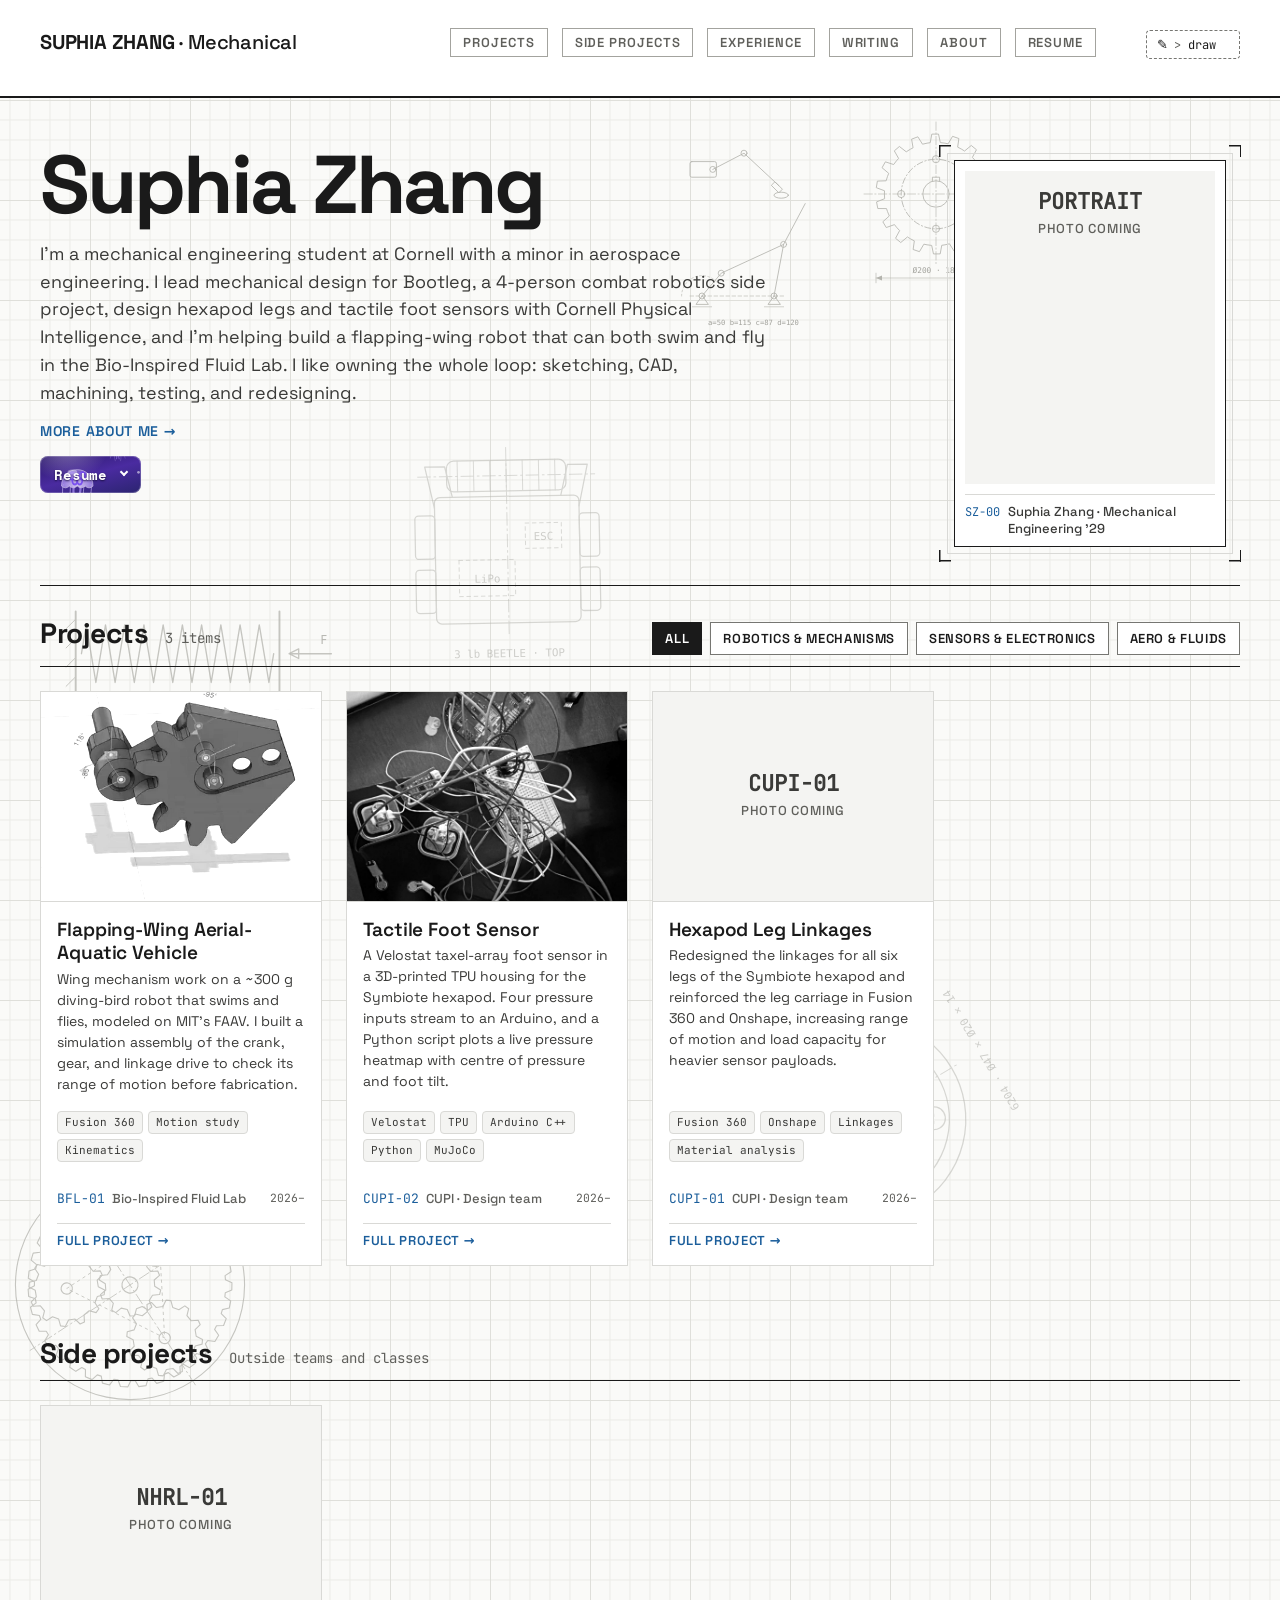
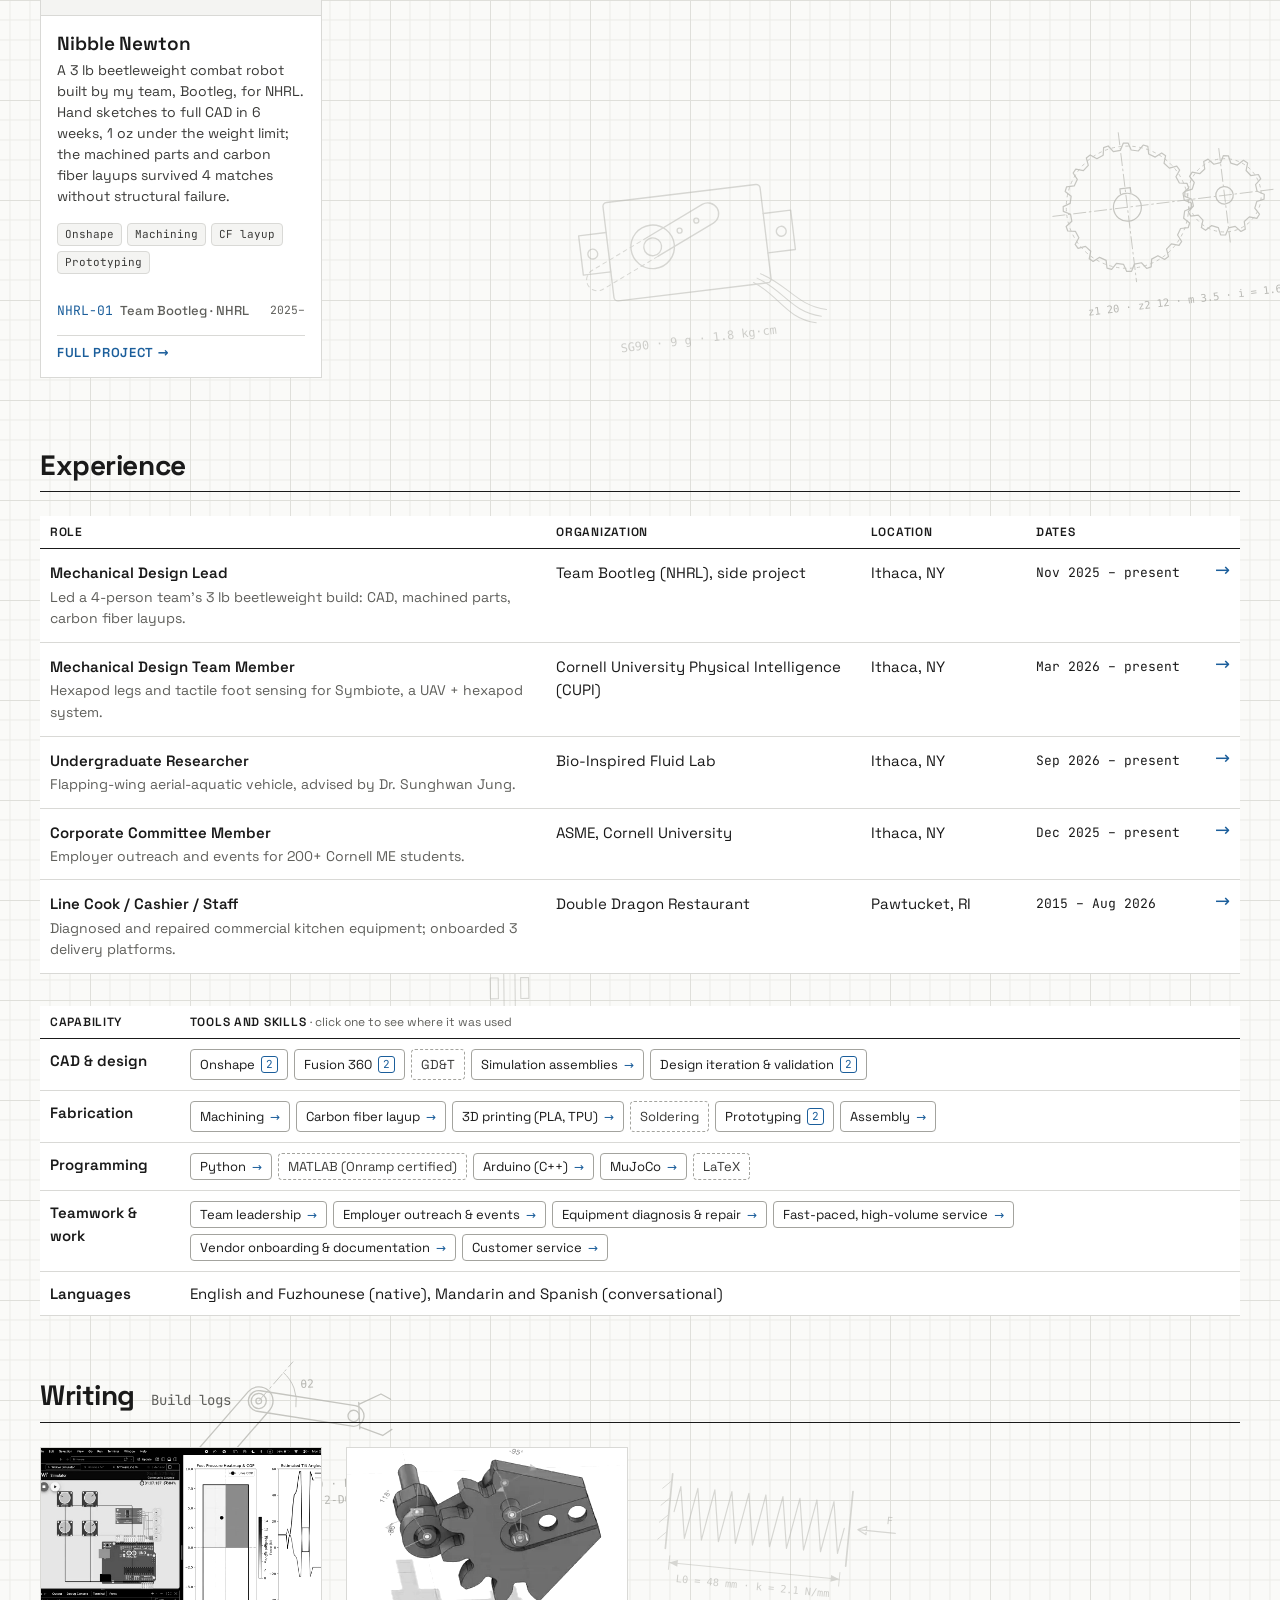
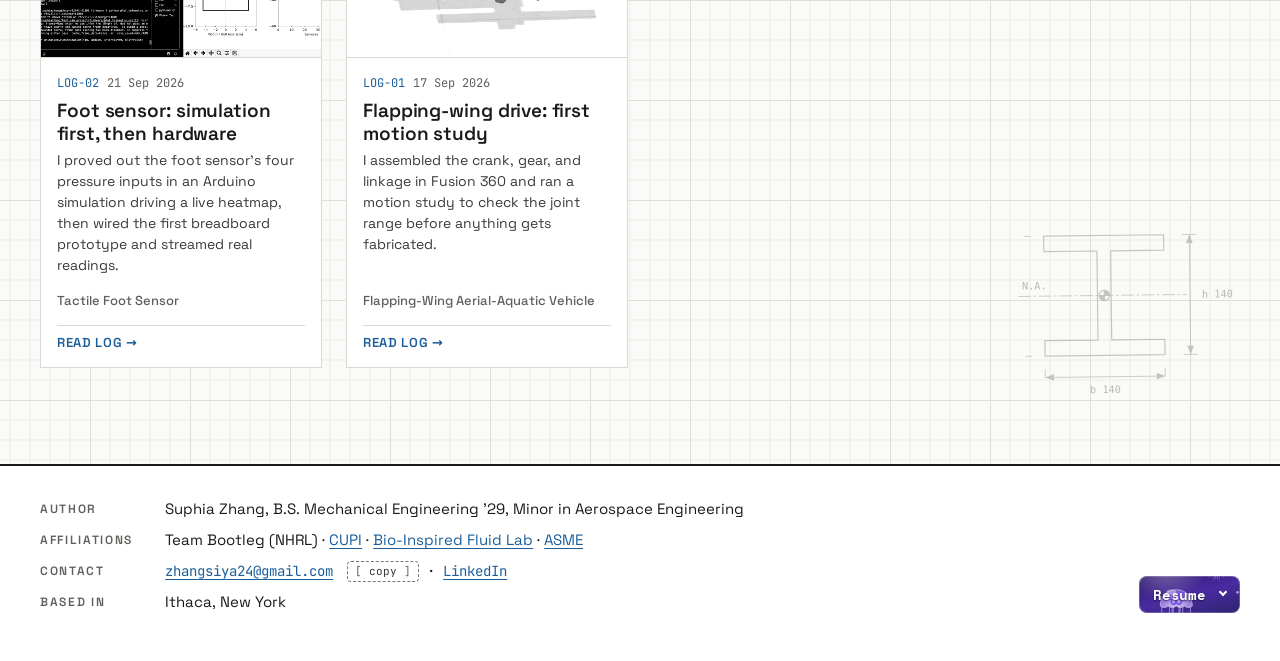
==== commit cde05e1c: "Rework the portfolio: new pages, type, nav, and draw mode - Add About, Experience, Side project (Nib" ====
--- a/index.html
+++ b/index.html
@@ -9,9 +9,9 @@
   <meta property="og:description" content="Mechanical engineering student at Cornell. I design, build, and test robots.">
   <meta property="og:image" content="https://suphiaz24.github.io/assets/media/cupi-foot-sensor-wiring.jpg">
   <meta name="theme-color" content="#ffffff">
-  <script>document.documentElement.classList.add("js")</script>
+  <script>document.documentElement.classList.add("js");addEventListener("pagereveal",function(e){if(!e.viewTransition||location.pathname.indexOf("projects/")<0)return;var z=null;try{z=JSON.parse(sessionStorage.getItem("zoom"));sessionStorage.removeItem("zoom")}catch(_){}var s=document.documentElement.style;s.setProperty("--zx",(z?z.x:50)+"%");s.setProperty("--zy",(z?z.y:50)+"%");e.viewTransition.types.add("zoom")})</script>
   <link rel="icon" href="assets/img/favicon.svg" type="image/svg+xml">
-  <link rel="preload" href="assets/fonts/archivo-wdth-wght.woff2" as="font" type="font/woff2" crossorigin>
+  <link rel="preload" href="assets/fonts/space-grotesk-wght.woff2" as="font" type="font/woff2" crossorigin>
   <link rel="stylesheet" href="assets/css/main.css">
   <script src="assets/js/main.js" defer></script>
 </head>
@@ -22,83 +22,78 @@
   <div class="wrap">
     <a class="brand" href="./">SUPHIA ZHANG <span>· Mechanical</span></a>
     <nav class="nav hang" aria-label="Primary">
-      <span class="beam" aria-hidden="true"></span>
-      <a class="sign" href="#projects"><span class="cable" aria-hidden="true"></span><span class="plate">Projects</span><span class="tension" aria-hidden="true"></span></a>
-      <a class="sign" href="#side-projects"><span class="cable" aria-hidden="true"></span><span class="plate">Side<span class="xl"> projects</span></span><span class="tension" aria-hidden="true"></span></a>
-      <a class="sign" href="#experience"><span class="cable" aria-hidden="true"></span><span class="plate">Experience</span><span class="tension" aria-hidden="true"></span></a>
-      <a class="sign" href="#writing"><span class="cable" aria-hidden="true"></span><span class="plate">Writing</span><span class="tension" aria-hidden="true"></span></a>
-      <a class="sign" href="#about"><span class="cable" aria-hidden="true"></span><span class="plate">About</span><span class="tension" aria-hidden="true"></span></a>
-      <a class="sign sign-go" href="assets/SZhang_Resume_Mechanical_Engineering.pdf"><span class="cable" aria-hidden="true"></span><span class="plate">Resume</span><span class="tension" aria-hidden="true"></span></a>
+      <a class="sign" href="#projects"><span class="plate">Projects</span></a>
+      <a class="sign" href="#side-projects"><span class="plate">Side<span class="xl"> projects</span></span></a>
+      <a class="sign" href="#experience"><span class="plate">Experience</span></a>
+      <a class="sign" href="#writing"><span class="plate">Writing</span></a>
+      <a class="sign" href="pages/about/index.html"><span class="plate">About</span></a>
+      <a class="sign sign-go" href="assets/SZhang_Resume_Mechanical_Engineering.pdf" target="_blank" rel="noopener"><span class="plate">Resume</span></a>
     </nav>
-    <div class="statics-ctl">
-      <button type="button" class="forces-btn" aria-pressed="false">Show forces</button>
-      <label class="load" hidden>Sign mass <input type="range" min="0.1" max="2" step="0.1" value="0.4"> <output>0.4 kg</output></label>
-    </div>
+    <div class="draw-ctl"><button type="button" class="draw-btn" aria-pressed="false" aria-label="Drawing mode"><span class="pwr" aria-hidden="true">✎</span> <span class="cmd">draw</span><span class="cur" aria-hidden="true"></span></button></div>
   </div>
 </header>
 
 <main id="main">
   <section class="intro wrap" aria-labelledby="name">
     <div class="intro-grid">
+      <div class="intro-main">
       <h1 id="name">Suphia Zhang</h1>
-      <p class="lede">I’m a mechanical engineering student at Cornell with a minor in aerospace engineering. I lead mechanical design for our NHRL combat robotics team, design hexapod legs and tactile foot sensors with Cornell Physical Intelligence, and I’m helping build a flapping-wing robot that can both swim and fly in the Bio-Inspired Fluid Lab. I like owning the whole loop: sketching, CAD, machining, testing, and redesigning.</p>
+      <p class="lede">I’m a mechanical engineering student at Cornell with a minor in aerospace engineering. I lead mechanical design for Bootleg, a 4-person combat robotics side project, design hexapod legs and tactile foot sensors with Cornell Physical Intelligence, and I’m helping build a flapping-wing robot that can both swim and fly in the Bio-Inspired Fluid Lab. I like owning the whole loop: sketching, CAD, machining, testing, and redesigning.</p>
+      <p class="more"><a href="pages/about/index.html">More about me →</a></p>
       <div class="order">
-        <a class="btn" href="assets/SZhang_Resume_Mechanical_Engineering.pdf">
-          <svg viewBox="0 0 24 24" fill="none" stroke="currentColor" stroke-width="2" aria-hidden="true"><path d="M12 4v11m0 0-4.5-4.5M12 15l4.5-4.5M5 19h14"/></svg>
-          Download resume (PDF)
-        </a>
-        <p class="also">Also tailored for:
-          <a href="assets/SZhang_Resume_Manufacturing_Engineering.pdf">Manufacturing</a> ·
-          <a href="assets/SZhang_Resume_Testing_Engineering.pdf">Testing</a>
-        </p>
+        <details class="resume-menu">
+        <summary class="btn"><video class="btn-video" muted loop playsinline preload="auto" aria-hidden="true"><source src="assets/media/resume-bg.mp4" type="video/mp4"></video><span class="btn-label">Resume</span> <span class="caret" aria-hidden="true"></span></summary>
+        <ul class="resume-list">
+          <li><a href="assets/SZhang_Resume_Mechanical_Engineering.pdf" target="_blank" rel="noopener"><strong>Mechanical Engineering</strong><span>Primary</span></a></li>
+          <li><a href="assets/SZhang_Resume_Manufacturing_Engineering.pdf" target="_blank" rel="noopener"><strong>Manufacturing Engineering</strong></a></li>
+          <li><a href="assets/SZhang_Resume_Testing_Engineering.pdf" target="_blank" rel="noopener"><strong>Testing Engineering</strong></a></li>
+        </ul>
+      </details>
       </div>
+      </div>
+      <figure class="frame portrait-frame">
+        <!-- Portrait: upload your photo as assets/media/portrait.jpg, then replace the .pending div below with:
+             <img src="assets/media/portrait.jpg" alt="Suphia Zhang" width="800" height="1000"> -->
+        <div class="pending" role="img" aria-label="Portrait coming soon"><div><b>PORTRAIT</b><span>Photo coming</span></div></div>
+        <figcaption><span class="pn">SZ-00</span> Suphia Zhang · Mechanical Engineering ’29</figcaption>
+      </figure>
     </div>
   </section>
 
   <section class="wrap section" id="projects" aria-labelledby="projects-h" style="padding-top:0">
     <div class="section-head">
       <h2 id="projects-h">Projects</h2>
-      <span class="count" data-count>4 items</span>
+      <span class="count" data-count>3 items</span>
       <div class="filter" role="group" aria-label="Filter projects by category">
         <button type="button" aria-pressed="true" data-filter="all">All</button>
         <button type="button" aria-pressed="false" data-filter="robotics">Robotics &amp; Mechanisms</button>
         <button type="button" aria-pressed="false" data-filter="sensors">Sensors &amp; Electronics</button>
-        <button type="button" aria-pressed="false" data-filter="fabrication">Fabrication</button>
         <button type="button" aria-pressed="false" data-filter="aero">Aero &amp; Fluids</button>
       </div>
     </div>
 
-    <ul class="cards">
+    <ul class="cards track" id="project-track">
+      <li data-cat="aero robotics">
+        <a class="card" href="pages/projects/flapping-wing-vehicle.html">
+          <div class="card-art"><img src="assets/media/faav-wing-iso.jpg" alt="Isometric CAD view of the crank, gear and linkage wing drive" loading="lazy" width="960" height="720"></div>
+          <div class="card-body">
+            <h3>Flapping-Wing Aerial-Aquatic Vehicle</h3>
+            <p>Wing mechanism work on a ~300 g diving-bird robot that swims and flies, modeled on MIT’s FAAV. I built a simulation assembly of the crank, gear, and linkage drive to check its range of motion before fabrication.</p>
+            <span class="tags" aria-label="Tools"><span>Fusion 360</span><span>Motion study</span><span>Kinematics</span></span>
+            <span class="meta"><span><span class="pn">BFL-01</span> Bio-Inspired Fluid Lab</span><span class="mono">2026–</span></span>
+            <span class="card-more">Full project →</span>
+          </div>
+        </a>
+      </li>
       <li data-cat="sensors robotics">
         <a class="card" href="pages/projects/tactile-foot-sensor.html">
           <div class="card-art"><img src="assets/media/cupi-foot-sensor-wiring.jpg" alt="Prototype wiring: a RedBoard, breadboard, two load cells and force-sensitive resistors" loading="lazy" width="1200" height="1600" style="object-position:center 45%"></div>
           <div class="card-body">
             <h3>Tactile Foot Sensor</h3>
-            <p>Velostat taxel array in a TPU foot, streaming pressure and tilt in real time.</p>
-            <span class="specline">Velostat · TPU · Arduino</span>
+            <p>A Velostat taxel-array foot sensor in a 3D-printed TPU housing for the Symbiote hexapod. Four pressure inputs stream to an Arduino, and a Python script plots a live pressure heatmap with centre of pressure and foot tilt.</p>
+            <span class="tags" aria-label="Tools"><span>Velostat</span><span>TPU</span><span>Arduino C++</span><span>Python</span><span>MuJoCo</span></span>
             <span class="meta"><span><span class="pn">CUPI-02</span> CUPI · Design team</span><span class="mono">2026–</span></span>
-          </div>
-        </a>
-      </li>
-      <li data-cat="aero robotics">
-        <a class="card" href="pages/projects/flapping-wing-vehicle.html">
-          <div class="card-art"><img src="assets/media/faav-wing-assembly-poster.jpg" alt="CAD motion study of a crank, gear and linkage assembly" loading="lazy" width="1280" height="800"></div>
-          <div class="card-body">
-            <h3>Flapping-Wing Aerial-Aquatic Vehicle</h3>
-            <p>Wing mechanism for a ~300 g diving-bird robot that swims and flies.</p>
-            <span class="specline">~300 g · swims and flies</span>
-            <span class="meta"><span><span class="pn">BFL-01</span> Bio-Inspired Fluid Lab</span><span class="mono">2026–</span></span>
-          </div>
-        </a>
-      </li>
-      <li data-cat="robotics fabrication">
-        <a class="card" href="pages/projects/beetleweight-combat-robot.html">
-          <div class="card-art"><div class="pending" role="img" aria-label="Photo coming soon"><div><b>NHRL-01</b><span>Photo coming</span></div></div></div>
-          <div class="card-body">
-            <h3>3 lb Beetleweight Combat Robot</h3>
-            <p>Sketch to full CAD in 6 weeks, 1 oz under the limit, 4 matches without structural failure.</p>
-            <span class="specline">3 lb · CF + machined · 4 matches</span>
-            <span class="meta"><span><span class="pn">NHRL-01</span> NHRL · Mechanical design lead</span><span class="mono">2025–</span></span>
+            <span class="card-more">Full project →</span>
           </div>
         </a>
       </li>
@@ -107,9 +102,10 @@
           <div class="card-art"><div class="pending" role="img" aria-label="Photo coming soon"><div><b>CUPI-01</b><span>Photo coming</span></div></div></div>
           <div class="card-body">
             <h3>Hexapod Leg Linkages</h3>
-            <p>Redesigned linkages for all six legs and a stronger carriage for heavier sensor payloads.</p>
-            <span class="specline">6 legs · Fusion 360</span>
+            <p>Redesigned the linkages for all six legs of the Symbiote hexapod and reinforced the leg carriage in Fusion 360 and Onshape, increasing range of motion and load capacity for heavier sensor payloads.</p>
+            <span class="tags" aria-label="Tools"><span>Fusion 360</span><span>Onshape</span><span>Linkages</span><span>Material analysis</span></span>
             <span class="meta"><span><span class="pn">CUPI-01</span> CUPI · Design team</span><span class="mono">2026–</span></span>
+            <span class="card-more">Full project →</span>
           </div>
         </a>
       </li>
@@ -119,15 +115,18 @@
 
   <section class="wrap section" id="side-projects" aria-labelledby="side-h">
     <div class="section-head"><h2 id="side-h">Side projects</h2><span class="count">Outside teams and classes</span></div>
-    <ul class="cards side-cards">
+    <ul class="cards side-cards track" id="side-track">
       <li>
-        <div class="card card-empty">
-          <div class="card-art"><div class="pending"><div><b>SP-01</b><span>On the bench</span></div></div></div>
-          <div class="card-body">
-            <h3>First side build</h3>
-            <p>Random creations and experiments I make for fun. First entries coming soon.</p>
-          </div>
-        </div>
+        <a class="card" href="pages/side-projects/nibble-newton.html">
+          <div class="card-art"><div class="pending" role="img" aria-label="Photo coming soon"><div><b>NHRL-01</b><span>Photo coming</span></div></div></div>
+          <div class="card-body">
+            <h3>Nibble Newton</h3>
+            <p>A 3 lb beetleweight combat robot built by my team, Bootleg, for NHRL. Hand sketches to full CAD in 6 weeks, 1 oz under the weight limit; the machined parts and carbon fiber layups survived 4 matches without structural failure.</p>
+            <span class="tags" aria-label="Tools"><span>Onshape</span><span>Machining</span><span>CF layup</span><span>Prototyping</span></span>
+            <span class="meta"><span><span class="pn">NHRL-01</span> Team Bootleg · NHRL</span><span class="mono">2025–</span></span>
+            <span class="card-more">Full project →</span>
+          </div>
+        </a>
       </li>
     </ul>
   </section>
@@ -135,120 +134,44 @@
 
   <section class="wrap section" id="experience" aria-labelledby="experience-h">
     <div class="section-head"><h2 id="experience-h">Experience</h2></div>
-    <!-- Each role is a <details> row. To add a photo, replace a .pending slot with:
-         <figure class="fig"><img src="assets/media/your-photo.jpg" alt="What it shows" loading="lazy"><figcaption>Caption</figcaption></figure> -->
     <div class="xp">
       <div class="xp-labels" aria-hidden="true"><span>Role</span><span>Organization</span><span>Location</span><span>Dates</span></div>
-
-      <details class="xp-item">
-        <summary>
-          <span class="xp-role"><strong>Mechanical Design Lead</strong><span class="sub">Led a 4-person team’s 3 lb beetleweight build: CAD, machined parts, carbon fiber layups.</span></span>
-          <span class="xp-org">NHRL Combat Robotics Team</span><span class="xp-loc">Ithaca, NY</span><span class="xp-date mono">Nov 2025 – present</span>
-          <span class="xp-toggle" aria-hidden="true"></span>
-        </summary>
-        <div class="xp-body">
-          <ul>
-            <li>Led mechanical design for a 4-person team building a 3 lb beetleweight combat robot, taking it from hand sketches to a full OnShape CAD model in 6 weeks and meeting the 3 lb weight limit with 1 oz to spare.</li>
-            <li>Iterated on the design through physical prototypes, testing each subsystem before committing to final hardware for the competition build.</li>
-            <li>Fabricated custom machined parts and carbon fiber composite layups and assembled all subsystems to tight tolerances; the robot survived 4 competition matches without structural failure.</li>
-          </ul>
-          <div class="xp-media">
-            <div class="pending"><div><b>NHRL</b><span>Photo slot</span></div></div>
-            <div class="pending"><div><b>NHRL</b><span>Photo slot</span></div></div>
-          </div>
-          <p class="xp-links">Project: <a href="pages/projects/beetleweight-combat-robot.html">3 lb Beetleweight Combat Robot →</a></p>
-        </div>
-      </details>
-
-      <details class="xp-item">
-        <summary>
-          <span class="xp-role"><strong>Mechanical Design Team Member</strong><span class="sub">Hexapod legs and tactile foot sensing for Symbiote, a UAV + hexapod system.</span></span>
-          <span class="xp-org">Cornell University Physical Intelligence</span><span class="xp-loc">Ithaca, NY</span><span class="xp-date mono">Mar 2026 – present</span>
-          <span class="xp-toggle" aria-hidden="true"></span>
-        </summary>
-        <div class="xp-body">
-          <ul>
-            <li>Designed hexapod leg and tactile foot-sensing subsystems for Symbiote, a bio-inspired multi-robot system pairing an autonomous UAV quadcopter with a hexapod ground robot for coordinated terrain surveying.</li>
-            <li>Redesigned linkages for all 6 hexapod legs and reinforced the leg carriage in Fusion 360 through iterative CAD and material analysis, increasing range of motion and load capacity for heavier sensor payloads.</li>
-            <li>Designed, built, and tested a Velostat taxel-array tactile foot sensor in a 3D-printed TPU housing, validated with MuJoCo simulation and Arduino (C++)/Python scripts for real-time force visualization.</li>
-          </ul>
-          <div class="xp-media">
-            <figure class="fig"><img src="assets/media/cupi-foot-sensor-wiring.jpg" alt="Foot sensor prototype wiring: RedBoard, breadboard, HX711 amplifier, load cells and force-sensitive resistors" loading="lazy" width="1200" height="1600"><figcaption>Foot sensor prototype wiring.</figcaption></figure>
-            <figure class="fig"><img src="assets/media/cupi-foot-sensor-prototype-poster.jpg" alt="Live foot-pressure heatmap with centre of pressure and pitch and roll plot" loading="lazy"><figcaption>Live pressure heatmap and tilt estimate.</figcaption></figure>
-          </div>
-          <p class="xp-links">Projects: <a href="pages/projects/tactile-foot-sensor.html">Tactile Foot Sensor →</a> <a href="pages/projects/hexapod-leg-linkages.html">Hexapod Leg Linkages →</a></p>
-        </div>
-      </details>
-
-      <details class="xp-item">
-        <summary>
-          <span class="xp-role"><strong>Undergraduate Researcher</strong><span class="sub">Flapping-wing aerial-aquatic vehicle, advised by Dr. Sunghwan Jung.</span></span>
-          <span class="xp-org">Bio-Inspired Fluid Lab</span><span class="xp-loc">Ithaca, NY</span><span class="xp-date mono">Sep 2026 – present</span>
-          <span class="xp-toggle" aria-hidden="true"></span>
-        </summary>
-        <div class="xp-body">
-          <ul>
-            <li>Developing a flapping-wing aerial-aquatic vehicle modeled on MIT’s FAAV, a ~300 g diving-bird-inspired robot that both swims and flies, within the lab’s bird design subgroup.</li>
-            <li>Built a simulation assembly of the flapping-wing mechanism, defining mates and joint constraints to model wing kinematics and verify range of motion before fabrication.</li>
-          </ul>
-          <div class="xp-media">
-            <figure class="fig"><img src="assets/media/faav-wing-assembly-poster.jpg" alt="CAD motion study of the crank, gear and linkage wing drive" loading="lazy" width="1280" height="800"><figcaption>Wing drive motion study.</figcaption></figure>
-            <div class="pending"><div><b>BFL</b><span>Photo slot</span></div></div>
-          </div>
-          <p class="xp-links">Project: <a href="pages/projects/flapping-wing-vehicle.html">Flapping-Wing Aerial-Aquatic Vehicle →</a></p>
-        </div>
-      </details>
-
-      <details class="xp-item">
-        <summary>
-          <span class="xp-role"><strong>Corporate Committee Member</strong><span class="sub">Employer outreach and events for 200+ Cornell ME students.</span></span>
-          <span class="xp-org">ASME, Cornell University</span><span class="xp-loc">Ithaca, NY</span><span class="xp-date mono">Dec 2025 – present</span>
-          <span class="xp-toggle" aria-hidden="true"></span>
-        </summary>
-        <div class="xp-body">
-          <ul>
-            <li>Conduct employer outreach and compile company dossiers to co-organize networking sessions, workshops, and speaker panels for 200+ Cornell ME students.</li>
-          </ul>
-          <div class="xp-media">
-            <div class="pending"><div><b>ASME</b><span>Photo slot</span></div></div>
-          </div>
-        </div>
-      </details>
-
-      <details class="xp-item">
-        <summary>
-          <span class="xp-role"><strong>Line Cook / Cashier / Staff</strong><span class="sub">Diagnosed and repaired commercial kitchen equipment; onboarded 3 delivery platforms.</span></span>
-          <span class="xp-org">Double Dragon Restaurant</span><span class="xp-loc">Pawtucket, RI</span><span class="xp-date mono">2015 – Aug 2026</span>
-          <span class="xp-toggle" aria-hidden="true"></span>
-        </summary>
-        <div class="xp-body">
-          <ul>
-            <li>Worked 60-hour weeks during academic breaks, diagnosing and repairing commercial kitchen equipment, including fryers, to minimize downtime during peak service.</li>
-            <li>Onboarded 3 delivery platforms (DoorDash, Grubhub, Uber Eats) in under a month, handling setup and merchant documentation; this brought in ~200 online orders per week while managing 30+ orders per shift.</li>
-          </ul>
-          <div class="xp-media">
-            <div class="pending"><div><b>DD</b><span>Photo slot</span></div></div>
-          </div>
-        </div>
-      </details>
-    </div>
+      <a class="xp-row" href="pages/experience/team-bootleg.html">
+        <span class="xp-role"><strong>Mechanical Design Lead</strong><span class="sub">Led a 4-person team’s 3 lb beetleweight build: CAD, machined parts, carbon fiber layups.</span></span>
+        <span class="xp-org">Team Bootleg (NHRL), side project</span><span class="xp-loc">Ithaca, NY</span><span class="xp-date mono">Nov 2025 – present</span>
+        <span class="xp-go" aria-hidden="true">→</span>
+      </a>
+      <a class="xp-row" href="pages/experience/cornell-physical-intelligence.html">
+        <span class="xp-role"><strong>Mechanical Design Team Member</strong><span class="sub">Hexapod legs and tactile foot sensing for Symbiote, a UAV + hexapod system.</span></span>
+        <span class="xp-org">Cornell University Physical Intelligence (CUPI)</span><span class="xp-loc">Ithaca, NY</span><span class="xp-date mono">Mar 2026 – present</span>
+        <span class="xp-go" aria-hidden="true">→</span>
+      </a>
+      <a class="xp-row" href="pages/experience/bio-inspired-fluid-lab.html">
+        <span class="xp-role"><strong>Undergraduate Researcher</strong><span class="sub">Flapping-wing aerial-aquatic vehicle, advised by Dr. Sunghwan Jung.</span></span>
+        <span class="xp-org">Bio-Inspired Fluid Lab</span><span class="xp-loc">Ithaca, NY</span><span class="xp-date mono">Sep 2026 – present</span>
+        <span class="xp-go" aria-hidden="true">→</span>
+      </a>
+      <a class="xp-row" href="pages/experience/asme-cornell.html">
+        <span class="xp-role"><strong>Corporate Committee Member</strong><span class="sub">Employer outreach and events for 200+ Cornell ME students.</span></span>
+        <span class="xp-org">ASME, Cornell University</span><span class="xp-loc">Ithaca, NY</span><span class="xp-date mono">Dec 2025 – present</span>
+        <span class="xp-go" aria-hidden="true">→</span>
+      </a>
+      <a class="xp-row" href="pages/experience/double-dragon.html">
+        <span class="xp-role"><strong>Line Cook / Cashier / Staff</strong><span class="sub">Diagnosed and repaired commercial kitchen equipment; onboarded 3 delivery platforms.</span></span>
+        <span class="xp-org">Double Dragon Restaurant</span><span class="xp-loc">Pawtucket, RI</span><span class="xp-date mono">2015 – Aug 2026</span>
+        <span class="xp-go" aria-hidden="true">→</span>
+      </a>
+    </div>
+
 
     <div class="table-scroll" style="margin-top:var(--s6)">
       <table class="spec stack-2">
-        <thead><tr><th scope="col">Education</th><th scope="col">Details</th><th scope="col">Dates</th></tr></thead>
+        <thead><tr><th scope="col">Capability</th><th scope="col">Tools and skills <span class="hint-inline">· click one to see where it was used</span></th></tr></thead>
         <tbody>
-          <tr><td><strong>Cornell University</strong><span class="sub">B.S. Mechanical Engineering, Minor in Aerospace Engineering</span></td><td>Meinig Family Cornell National Scholar · McMullen Scholarship Recipient · McMullen Dean’s Scholar (2025–26) · National First-Generation Recognition Program</td><td class="mono">Aug 2025 – May 2029</td></tr>
-        </tbody>
-      </table>
-    </div>
-
-    <div class="table-scroll" style="margin-top:var(--s6)">
-      <table class="spec stack-2">
-        <thead><tr><th scope="col">Capability</th><th scope="col">Tools and processes</th></tr></thead>
-        <tbody>
-          <tr><td><strong>CAD &amp; design</strong></td><td>OnShape, Fusion 360, GD&amp;T, simulation assemblies, design iteration &amp; validation</td></tr>
-          <tr><td><strong>Fabrication</strong></td><td>Machining, carbon fiber composite layup, 3D printing (PLA, TPU), soldering, prototyping, assembly</td></tr>
-          <tr><td><strong>Programming</strong></td><td>Python, MATLAB (Onramp certified), Arduino (C++), MuJoCo, LaTeX</td></tr>
+          <tr><td><strong>CAD &amp; design</strong></td><td><div class="skills"><details class="skill-menu"><summary class="skill">Onshape <span class="n">2</span></summary><ul class="skill-list"><li><a href="pages/side-projects/nibble-newton.html">Nibble Newton</a></li><li><a href="pages/projects/hexapod-leg-linkages.html">Hexapod Leg Linkages</a></li></ul></details><details class="skill-menu"><summary class="skill">Fusion 360 <span class="n">2</span></summary><ul class="skill-list"><li><a href="pages/projects/flapping-wing-vehicle.html">Flapping-Wing Vehicle</a></li><li><a href="pages/projects/hexapod-leg-linkages.html">Hexapod Leg Linkages</a></li></ul></details><span class="skill plain">GD&amp;T</span><a class="skill" href="pages/projects/flapping-wing-vehicle.html" title="Flapping-Wing Vehicle">Simulation assemblies</a><details class="skill-menu"><summary class="skill">Design iteration &amp; validation <span class="n">2</span></summary><ul class="skill-list"><li><a href="pages/side-projects/nibble-newton.html">Nibble Newton</a></li><li><a href="pages/projects/tactile-foot-sensor.html">Tactile Foot Sensor</a></li></ul></details></div></td></tr>
+          <tr><td><strong>Fabrication</strong></td><td><div class="skills"><a class="skill" href="pages/side-projects/nibble-newton.html" title="Nibble Newton">Machining</a><a class="skill" href="pages/side-projects/nibble-newton.html" title="Nibble Newton">Carbon fiber layup</a><a class="skill" href="pages/projects/tactile-foot-sensor.html" title="Tactile Foot Sensor">3D printing (PLA, TPU)</a><span class="skill plain">Soldering</span><details class="skill-menu"><summary class="skill">Prototyping <span class="n">2</span></summary><ul class="skill-list"><li><a href="pages/projects/tactile-foot-sensor.html">Tactile Foot Sensor</a></li><li><a href="pages/side-projects/nibble-newton.html">Nibble Newton</a></li></ul></details><a class="skill" href="pages/side-projects/nibble-newton.html" title="Nibble Newton">Assembly</a></div></td></tr>
+          <tr><td><strong>Programming</strong></td><td><div class="skills"><a class="skill" href="pages/projects/tactile-foot-sensor.html" title="Tactile Foot Sensor">Python</a><span class="skill plain">MATLAB (Onramp certified)</span><a class="skill" href="pages/projects/tactile-foot-sensor.html" title="Tactile Foot Sensor">Arduino (C++)</a><a class="skill" href="pages/projects/tactile-foot-sensor.html" title="Tactile Foot Sensor">MuJoCo</a><span class="skill plain">LaTeX</span></div></td></tr>
+          <tr><td><strong>Teamwork &amp; work</strong></td><td><div class="skills"><a class="skill" href="pages/experience/team-bootleg.html" title="Team Bootleg">Team leadership</a><a class="skill" href="pages/experience/asme-cornell.html" title="ASME, Cornell">Employer outreach &amp; events</a><a class="skill" href="pages/experience/double-dragon.html" title="Double Dragon Restaurant">Equipment diagnosis &amp; repair</a><a class="skill" href="pages/experience/double-dragon.html" title="Double Dragon Restaurant">Fast-paced, high-volume service</a><a class="skill" href="pages/experience/double-dragon.html" title="Double Dragon Restaurant">Vendor onboarding &amp; documentation</a><a class="skill" href="pages/experience/double-dragon.html" title="Double Dragon Restaurant">Customer service</a></div></td></tr>
           <tr><td><strong>Languages</strong></td><td>English and Fuzhounese (native), Mandarin and Spanish (conversational)</td></tr>
         </tbody>
       </table>
@@ -256,48 +179,54 @@
   </section>
 
   <section class="wrap section" id="writing" aria-labelledby="writing-h">
-    <div class="section-head"><h2 id="writing-h">Writing</h2></div>
-    <div class="empty"><strong>Build logs</strong>Notes on what worked, what broke, and why. First post coming soon.</div>
-  </section>
-
-  <section class="wrap section" id="about" aria-labelledby="about-h">
-    <div class="section-head"><h2 id="about-h">About me</h2><span class="count">Off the clock</span></div>
-    <div class="about">
-      <div class="about-text">
-        <p>I grew up in Pawtucket, Rhode Island, speaking Fuzhounese and English, and I’m the first in my family to go to college. Before I ever opened CAD, I was the one fixing the fryers and kitchen equipment at Double Dragon, and that’s still my favourite kind of problem: something’s broken, figure out why.</p>
-        <table class="spec facts">
-          <tbody>
-            <tr><th scope="row">Name</th><td>Suphia Zhang <span lang="zh-Hans">张思雅</span></td></tr>
-            <tr><th scope="row">Hometown</th><td>Pawtucket, Rhode Island</td></tr>
-            <tr><th scope="row">Languages</th><td>English, Fuzhounese, Mandarin, Spanish</td></tr>
-            <tr><th scope="row">Say hi</th><td class="data"><a href="mailto:sz744@cornell.edu">sz744@cornell.edu</a></td></tr>
-          </tbody>
-        </table>
-      </div>
-      <!-- Portrait: save your photo as assets/media/portrait.jpg, then replace this .pending block with:
-           <figure class="fig portrait"><img src="assets/media/portrait.jpg" alt="Suphia Zhang" loading="lazy"></figure> -->
-      <div class="portrait pending" role="img" aria-label="Portrait coming soon"><div><b>PORTRAIT</b><span>Photo coming</span></div></div>
-    </div>
-  </section>
+    <div class="section-head"><h2 id="writing-h">Writing</h2><span class="count">Build logs</span></div>
+    <ul class="cards track writing-cards" id="writing-track">
+      <li>
+        <a class="card" href="pages/writing/foot-sensor-sim-to-hardware.html">
+          <div class="card-art"><img src="assets/media/cupi-foot-sensor-prototype-poster.jpg" alt="Simulated foot sensor inputs driving a live pressure heatmap" loading="lazy"></div>
+          <div class="card-body">
+            <span class="log-date"><span class="pn">LOG-02</span> <span class="mono">21 Sep 2026</span></span>
+            <h3>Foot sensor: simulation first, then hardware</h3>
+            <p>I proved out the foot sensor’s four pressure inputs in an Arduino simulation driving a live heatmap, then wired the first breadboard prototype and streamed real readings.</p>
+            <span class="meta"><span>Tactile Foot Sensor</span></span>
+            <span class="card-more">Read log →</span>
+          </div>
+        </a>
+      </li>
+      <li>
+        <a class="card" href="pages/writing/flapping-wing-first-motion-study.html">
+          <div class="card-art"><img src="assets/media/faav-wing-iso.jpg" alt="Isometric CAD view of the crank, gear and linkage wing drive" loading="lazy" width="960" height="720"></div>
+          <div class="card-body">
+            <span class="log-date"><span class="pn">LOG-01</span> <span class="mono">17 Sep 2026</span></span>
+            <h3>Flapping-wing drive: first motion study</h3>
+            <p>I assembled the crank, gear, and linkage in Fusion 360 and ran a motion study to check the joint range before anything gets fabricated.</p>
+            <span class="meta"><span>Flapping-Wing Aerial-Aquatic Vehicle</span></span>
+            <span class="card-more">Read log →</span>
+          </div>
+        </a>
+      </li>
+    </ul>
+  </section>
+
 </main>
 
 <footer class="colophon" id="contact">
   <div class="wrap">
     <dl class="author">
       <dt>Author</dt><dd>Suphia Zhang, B.S. Mechanical Engineering ’29, Minor in Aerospace Engineering</dd>
-      <dt>Affiliations</dt><dd>NHRL Combat Robotics · CUPI · Bio-Inspired Fluid Lab · ASME</dd>
-      <dt>Contact</dt><dd class="data"><a href="mailto:sz744@cornell.edu">sz744@cornell.edu</a> · <a href="https://www.linkedin.com/in/suphia-zhang-46770b359">LinkedIn</a></dd>
+      <dt>Affiliations</dt><dd>Team Bootleg (NHRL) · <a href="https://cornellphysicalintelligence.com/" target="_blank" rel="noopener noreferrer">CUPI</a> · <a href="https://sites.google.com/cornell.edu/sunnyjsh" target="_blank" rel="noopener noreferrer">Bio-Inspired Fluid Lab</a> · <a href="https://asme.mae.cornell.edu/" target="_blank" rel="noopener noreferrer">ASME</a></dd>
+      <dt>Contact</dt><dd class="data"><a href="mailto:zhangsiya24@gmail.com">zhangsiya24@gmail.com</a> <button type="button" class="copy-email" data-copy="zhangsiya24@gmail.com" aria-label="Copy email address"><span>copy</span></button> · <a href="https://www.linkedin.com/in/suphia-zhang-46770b359" target="_blank" rel="noopener noreferrer">LinkedIn</a></dd>
       <dt>Based in</dt><dd>Ithaca, New York</dd>
     </dl>
     <div class="order">
-      <a class="btn" href="assets/SZhang_Resume_Mechanical_Engineering.pdf">
-        <svg viewBox="0 0 24 24" fill="none" stroke="currentColor" stroke-width="2" aria-hidden="true"><path d="M12 4v11m0 0-4.5-4.5M12 15l4.5-4.5M5 19h14"/></svg>
-        Download resume (PDF)
-      </a>
-      <p class="also">Also tailored for:
-        <a href="assets/SZhang_Resume_Manufacturing_Engineering.pdf">Manufacturing</a> ·
-        <a href="assets/SZhang_Resume_Testing_Engineering.pdf">Testing</a>
-      </p>
+      <details class="resume-menu">
+        <summary class="btn"><video class="btn-video" muted loop playsinline preload="auto" aria-hidden="true"><source src="assets/media/resume-bg.mp4" type="video/mp4"></video><span class="btn-label">Resume</span> <span class="caret" aria-hidden="true"></span></summary>
+        <ul class="resume-list">
+          <li><a href="assets/SZhang_Resume_Mechanical_Engineering.pdf" target="_blank" rel="noopener"><strong>Mechanical Engineering</strong><span>Primary</span></a></li>
+          <li><a href="assets/SZhang_Resume_Manufacturing_Engineering.pdf" target="_blank" rel="noopener"><strong>Manufacturing Engineering</strong></a></li>
+          <li><a href="assets/SZhang_Resume_Testing_Engineering.pdf" target="_blank" rel="noopener"><strong>Testing Engineering</strong></a></li>
+        </ul>
+      </details>
     </div>
   </div>
 </footer>
--- a/assets/css/main.css
+++ b/assets/css/main.css
@@ -1,12 +1,5 @@
 /* Parts-catalog world: white stock, hairline rules, dense spec tables. */
 
-@font-face {
-  font-family: "Archivo";
-  src: url("../fonts/archivo-wdth-wght.woff2") format("woff2");
-  font-weight: 100 900;
-  font-stretch: 62% 125%;
-  font-display: swap;
-}
 @font-face {
   font-family: "JetBrains Mono";
   src: url("../fonts/jetbrains-mono-400.woff2") format("woff2");
@@ -192,7 +185,9 @@
   .colophon .fine { text-align: left; }
 }
 @media (max-width: 640px) {
-  .masthead { position: static; }
+  /* Sticky on phones too, but it tucks away while scrolling down and slides back on any scroll up (main.js toggles .tuck). */
+  .masthead { transition: transform .28s cubic-bezier(.16, 1, .3, 1); }
+  .masthead.tuck { transform: translateY(calc(-100% - 2px)); }
   .masthead .wrap { gap: var(--s2) var(--s4); }
   .nav { margin-left: 0; width: 100%; gap: var(--s1) var(--s4); flex-wrap: wrap; }
   .intro { padding-block-start: var(--s6); }
@@ -267,8 +262,8 @@
 .masthead .wrap { align-items: flex-start; padding-top: 0; padding-bottom: 0; min-height: 96px; }
 .brand { align-self: center; }
 .nav.hang { position: relative; display: flex; align-items: flex-start; gap: 14px; margin-left: auto; padding: 0 10px; text-transform: none; letter-spacing: 0; min-height: 96px; }
-.beam { position: absolute; left: 0; right: 0; top: 0; height: 7px; background: var(--steel); border-bottom: 2px solid #1a1a1a; }
-.sign { position: relative; display: block; padding: 28px 0 22px; text-decoration: none; transform-origin: 50% 7px; will-change: transform; }
+
+.sign { position: relative; display: block; padding: 28px 0 22px; text-decoration: none; }
 .sign:hover, .sign[aria-current="page"] { text-decoration: none; }
 .sign .cable { position: absolute; left: 0; right: 0; top: 7px; height: 22px;
   background: url("data:image/svg+xml,%3Csvg xmlns='http://www.w3.org/2000/svg' viewBox='0 0 100 22' preserveAspectRatio='none'%3E%3Cpath d='M50 0L10 22M50 0L90 22' stroke='%233a3a38' stroke-width='1.2' fill='none' vector-effect='non-scaling-stroke'/%3E%3C/svg%3E") no-repeat center / 100% 100%; }
@@ -294,8 +289,8 @@
 @media (max-width: 640px) {
   .masthead .wrap { min-height: 0; padding-top: var(--s2); }
   .brand { align-self: flex-start; }
-  .nav.hang { width: 100%; margin: 0; padding: 0 4px; gap: 6px; min-height: 76px; justify-content: space-between; flex-wrap: nowrap; }
-  .sign { padding: 24px 0 14px; }
+  .nav.hang { width: 100%; margin: 0; padding: 0 4px; gap: 6px; min-height: 0; justify-content: space-between; flex-wrap: nowrap; }
+  .sign { padding: 4px 0 12px; }
   .sign .cable { height: 18px; }
   .sign .plate { padding: 6px 7px; font-size: 12px; letter-spacing: .04em; }
 }
@@ -436,3 +431,520 @@
 .about .portrait.pending { aspect-ratio: 4 / 5; border: 1px dashed #b9b9b5; }
 .about .portrait img { aspect-ratio: 4 / 5; object-fit: cover; height: auto; }
 @media (max-width: 900px) { .about .portrait { justify-self: start; max-width: 360px; } }
+
+/* ---------- Project sidebar: per-project section dropdowns ---------- */
+.toc-proj + .toc-proj { margin-top: 2px; }
+.toc-row { display: flex; align-items: center; justify-content: space-between; gap: var(--s2); }
+.toc-row a { flex: 1; min-width: 0; }
+.toc-tog { flex: none; width: 24px; height: 24px; padding: 0; border: 0; background: none; cursor: pointer; position: relative; color: var(--ink); }
+.toc-tog::before { content: ""; position: absolute; left: 50%; top: 50%; width: 7px; height: 7px; margin: -5px 0 0 -3.5px; border-right: 1.5px solid currentColor; border-bottom: 1.5px solid currentColor; transform: rotate(45deg); transition: transform .25s cubic-bezier(.16, 1, .3, 1); }
+.toc-tog[aria-expanded="false"]::before { transform: rotate(-45deg); margin-top: -3.5px; margin-left: -5px; }
+.toc-tog:hover { background: var(--wash); }
+html:not(.js) .toc-tog { display: none; }
+.toc ul { list-style: none; margin: 2px 0 var(--s2); padding: 0 0 0 var(--s3); border-left: 1px solid var(--rule); font-size: 14px; line-height: 1.5; }
+.toc ul[hidden] { display: none; }
+.toc ul a { display: block; padding: 3px 0 3px var(--s2); margin-left: -13px; border-left: 2px solid transparent; color: var(--muted); }
+.toc ul a:hover { color: var(--ink); text-decoration: none; }
+.toc ul a.here { color: var(--ink); font-weight: 600; border-left-color: var(--ink); }
+.subhead { font: 700 22px var(--sans); margin-bottom: var(--s2); }
+.desc section + section { margin-top: var(--s5); }
+@media (max-width: 900px) {
+  .side nav.toc { display: block; }
+  .toc-proj { padding-block: 2px; }
+}
+
+/* ---------- Card "full project" cue ---------- */
+.card-more { margin-top: var(--s3); padding-top: var(--s2); border-top: 1px solid var(--rule); font: 600 13px var(--sans); font-stretch: 80%; letter-spacing: .05em; text-transform: uppercase; color: var(--link); }
+.card:hover .card-more, .card:focus-visible .card-more { text-decoration: underline; text-underline-offset: 3px; }
+.card-more.is-off { color: var(--muted); }
+.card .meta { margin-top: auto; }
+
+/* ---------- Experience list rows link to their own pages ---------- */
+.xp-row { display: grid; grid-template-columns: var(--xp-cols); gap: 0 var(--s4); padding: 12px 10px; border-bottom: 1px solid var(--rule); text-decoration: none; color: inherit; font-size: 15px; font-stretch: 85%; align-items: start; transition: background-color .15s ease-out; }
+.xp-row:hover { background: var(--wash); }
+.xp-row:hover strong { text-decoration: underline; text-underline-offset: 3px; }
+.xp-row:focus-visible { outline: 2px solid var(--focus); outline-offset: -2px; }
+.xp-go { justify-self: end; font-size: 18px; line-height: 1; color: var(--link); transition: transform .2s cubic-bezier(.16, 1, .3, 1); }
+.xp-row:hover .xp-go { transform: translateX(3px); }
+@media (max-width: 640px) {
+  .xp-row { grid-template-columns: minmax(0, 1fr) auto; gap: 2px var(--s3); padding-inline: 4px; }
+  .xp-row .xp-role { grid-column: 1; }
+  .xp-row .xp-go { grid-column: 2; grid-row: 1; }
+  .xp-row .xp-org, .xp-row .xp-date { grid-column: 1 / -1; color: var(--ink-2); }
+  .xp-row .xp-loc { display: none; }
+}
+@media (prefers-reduced-motion: reduce) { .xp-row:hover .xp-go { transform: none; } }
+
+/* ---------- Experience pages ---------- */
+.desc ul.work { margin: 0; padding-left: 1.1em; display: grid; gap: var(--s3); }
+.related { list-style: none; margin: 0; padding: 0; border-top: 1px solid var(--ink); background: #fff; }
+.related li { border-bottom: 1px solid var(--rule); }
+.related a { display: block; padding: 12px 10px; text-decoration: none; color: var(--link); font-size: 16px; }
+.related a:hover { background: var(--wash); text-decoration: underline; }
+.related .pn { font: 400 13px var(--mono); margin-right: var(--s2); }
+.product-head .sub .mono { font-size: 14px; }
+
+/* ---------- Intro with framed portrait ---------- */
+.intro-grid { grid-template-columns: minmax(0, 1fr) minmax(220px, 300px); align-items: start; gap: var(--s5) var(--s7); }
+.intro-main { display: grid; gap: var(--s4); align-content: start; }
+.intro-main h1 { grid-column: auto; }
+.intro-main .order { align-items: flex-start; margin-top: var(--s2); }
+.intro .more { font: 600 14px var(--sans); font-stretch: 80%; letter-spacing: .05em; text-transform: uppercase; }
+.intro .more a, .about-more a { color: var(--link); text-decoration: none; }
+.intro .more a:hover { text-decoration: underline; }
+.intro::before { right: auto; left: 52%; width: min(30vw, 420px); }
+
+/* Portrait frame: white mat, ink border, offset hairline, and corner crop marks */
+.frame { position: relative; margin: 14px; background: #fff; border: 1px solid var(--ink); padding: 10px 10px 0; outline: 1px solid var(--rule); outline-offset: 6px; }
+.frame::before { content: ""; position: absolute; inset: -16px; pointer-events: none;
+  background:
+    linear-gradient(var(--ink), var(--ink)) left top / 12px 1.5px, linear-gradient(var(--ink), var(--ink)) left top / 1.5px 12px,
+    linear-gradient(var(--ink), var(--ink)) right top / 12px 1.5px, linear-gradient(var(--ink), var(--ink)) right top / 1.5px 12px,
+    linear-gradient(var(--ink), var(--ink)) left bottom / 12px 1.5px, linear-gradient(var(--ink), var(--ink)) left bottom / 1.5px 12px,
+    linear-gradient(var(--ink), var(--ink)) right bottom / 12px 1.5px, linear-gradient(var(--ink), var(--ink)) right bottom / 1.5px 12px;
+  background-repeat: no-repeat; }
+.frame img, .frame .pending { display: block; width: 100%; aspect-ratio: 4 / 5; object-fit: cover; height: auto; background: var(--wash); }
+.frame figcaption { display: flex; gap: var(--s2); align-items: baseline; padding: 8px 0 9px; font: 500 13px var(--sans); font-stretch: 82%; color: var(--ink-2); border-top: 1px solid var(--rule); margin-top: 10px; }
+.frame figcaption .pn { font: 400 12px var(--mono); color: var(--link); }
+.intro .portrait-frame { position: relative; z-index: 1; }
+
+/* About page */
+.about-page { display: grid; grid-template-columns: minmax(0, 1fr) minmax(240px, 340px); gap: var(--s7); padding-top: var(--s4); align-items: start; }
+.about-page .about-text { max-width: 68ch; display: grid; gap: var(--s6); }
+.about-page .product-head { border-bottom: 1px solid var(--ink); padding-bottom: var(--s4); }
+.about-page section p { font-size: 17px; line-height: 1.6; color: var(--ink-2); }
+.about-page .about-portrait { position: sticky; top: 128px; }
+
+@media (max-width: 900px) {
+  .intro-grid { grid-template-columns: minmax(0, 1fr); }
+  .intro .portrait-frame { max-width: 280px; grid-row: 1; }
+  .about-page { grid-template-columns: minmax(0, 1fr); }
+  .about-page .about-portrait { position: static; max-width: 300px; grid-row: 1; }
+}
+.frame figcaption .pn { white-space: nowrap; }
+@media (max-width: 900px) {
+  .about-page .about-portrait { position: relative; top: auto; }
+  .intro .portrait-frame { max-width: 240px; }
+}
+
+/* ---------- Portrait placement: phones stack, desktop browsers stay side by side ---------- */
+@media (pointer: fine) {
+  .intro-grid { grid-template-columns: minmax(0, 1fr) clamp(150px, 26vw, 300px); }
+  .intro .portrait-frame { grid-row: auto; max-width: none; }
+  .about-page { grid-template-columns: minmax(0, 1fr) clamp(150px, 28vw, 340px); gap: clamp(24px, 4vw, 48px); }
+  .about-page .about-portrait { grid-row: auto; max-width: none; position: sticky; top: 128px; }
+}
+@media (pointer: fine) and (max-width: 640px) {
+  .frame { margin: 10px; padding: 6px 6px 0; }
+  .frame figcaption { font-size: 11px; flex-wrap: wrap; gap: 0 6px; }
+  .intro h1 { font-size: clamp(32px, 9vw, 44px); }
+}
+
+/* ---------- Card tracks: one row that scrolls sideways instead of wrapping ---------- */
+.cards.track {
+  display: grid; grid-auto-flow: column; grid-template-columns: none;
+  grid-auto-columns: calc((100% - 3 * var(--s5)) / 4);
+  overflow-x: auto; overscroll-behavior-x: contain; scroll-snap-type: x mandatory;
+  padding: 2px 2px var(--s4); margin: -2px -2px 0; scrollbar-width: thin;
+}
+.cards.track > li { scroll-snap-align: start; }
+@media (max-width: 1100px) { .cards.track { grid-auto-columns: calc((100% - var(--s5)) / 2); } }
+@media (max-width: 560px) { .cards.track { grid-auto-columns: 82%; gap: var(--s4); } }
+.track-nav { display: flex; gap: var(--s1); }
+.track-nav[hidden] { display: none; }
+.track-nav button { width: 34px; height: 30px; border: 1px solid #767672; background: #fff; color: var(--ink); cursor: pointer; font: 600 16px/1 var(--sans); padding: 0; }
+.track-nav button:hover:not(:disabled) { background: var(--ink); color: #fff; border-color: var(--ink); }
+.track-nav button:disabled { opacity: .35; cursor: default; }
+.side-cards .card-empty .card-art { aspect-ratio: 4 / 3; }
+
+/* ---------- Mechanical scrollbars ---------- */
+.cards.track { scrollbar-width: none; padding-bottom: var(--s2); }
+.cards.track::-webkit-scrollbar { display: none; }
+.scroller { position: relative; margin-top: var(--s3); cursor: grab; user-select: none; -webkit-user-select: none; touch-action: none; }
+.scroller[hidden] { display: none; }
+.scroller.dragging { cursor: grabbing; }
+.scroller > div:last-child { will-change: transform; }
+
+/* Rack and pinion: the gear rolls along the rack as the row scrolls */
+.scroller.rack { height: 64px; }
+.rack-bar { position: absolute; left: 0; right: 0; bottom: 2px; height: 18px;
+  background:
+    url("data:image/svg+xml,%3Csvg xmlns='http://www.w3.org/2000/svg' viewBox='0 0 10.68 7'%3E%3Cpath d='M0 7H2.4L3.9 0.6H6.8L8.3 7H10.68' fill='%233a3a38'/%3E%3C/svg%3E") repeat-x left top / 10.68px 7px,
+    radial-gradient(circle, #fff 0 2px, transparent 2.5px) 24px 7px / 60px 11px repeat-x,
+    linear-gradient(#3a3a38, #3a3a38) left 7px / 100% 11px no-repeat;
+  border-bottom: 2px solid #1a1a1a; }
+.pinion { position: absolute; left: 0; bottom: 14px; width: 52px; height: 52px; }
+.pinion svg { display: block; transform-origin: 50% 50%; }
+.scroller.rack:hover .pinion svg path { fill: #f4f4f2; }
+
+/* Vernier caliper: the sliding jaw rides the beam and reads out its position */
+.scroller.caliper { height: 64px; }
+.caliper .beam { position: absolute; left: 0; right: 0; top: 10px; height: 26px; background: #fff; border: 1px solid #1a1a1a;
+  background-image: linear-gradient(90deg, #1a1a1a 1px, transparent 1px), linear-gradient(90deg, #1a1a1a 1px, transparent 1px), linear-gradient(90deg, #1a1a1a 1px, transparent 1px);
+  background-size: 6px 5px, 30px 9px, 60px 13px; background-repeat: repeat-x; background-position: 0 0; }
+.caliper .scale span { position: absolute; bottom: 1px; transform: translateX(-50%); font: 400 9px/1 var(--mono); color: var(--muted); }
+.caliper .fixed-jaw { position: absolute; left: -1px; top: 24px; width: 16px; height: 28px; background: #3a3a38; clip-path: polygon(0 0, 100% 0, 100% 35%, 0 100%); }
+.caliper .slider { position: absolute; left: 0; top: 0; width: 104px; height: 64px; }
+.caliper .plate { position: absolute; left: 0; right: 0; top: 4px; height: 38px; border: 1.5px solid #1a1a1a; background: rgba(244, 244, 242, .92);
+  background-image: linear-gradient(90deg, #1b5e9b 1px, transparent 1px); background-size: 5.4px 7px; background-repeat: repeat-x; background-position: 0 100%; }
+.caliper .screw { position: absolute; left: 50%; top: -9px; width: 12px; height: 8px; margin-left: -6px; border: 1.5px solid #1a1a1a; border-bottom: 0; background: #fff; border-radius: 3px 3px 0 0; }
+.caliper .reading { position: absolute; left: 6px; top: 5px; font: 400 11px/1 var(--mono); color: var(--link); font-variant-numeric: tabular-nums; }
+.caliper .jaw { position: absolute; left: 0; top: 40px; width: 16px; height: 24px; background: #3a3a38; clip-path: polygon(0 0, 100% 0, 100% 100%, 0 35%); }
+.scroller.caliper:hover .plate { border-color: #1b5e9b; }
+@media (prefers-reduced-motion: reduce) { .scroller > div:last-child { will-change: auto; } }
+
+/* ---------- Resume button: rounded, purple, text only ---------- */
+:root { --resume: #5b3fa0; --resume-dark: #452f7d; }
+.btn { background: var(--resume); border-radius: 10px; padding: 13px 22px; font-weight: 600; letter-spacing: .01em; }
+.btn:hover { background: var(--resume-dark); }
+.sign-go .plate { background: var(--resume); border-color: var(--resume); border-radius: 6px; }
+.sign-go:hover .plate { background: var(--resume-dark); }
+
+/* ---------- Resume button: moon-jellyfish water ---------- */
+.btn {
+  position: relative; overflow: hidden; color: #fff;
+  background-color: #2e2566;
+  background-image:
+    radial-gradient(ellipse 60% 120% at 28% -20%, rgba(255, 255, 255, .38), rgba(255, 255, 255, 0) 70%),
+    url("../img/jelly.svg"),
+    linear-gradient(160deg, #241d55 0%, #3d2f86 45%, #22305f 100%);
+  background-size: 100% 100%, 300px 64px, 100% 100%;
+  background-repeat: no-repeat, repeat, no-repeat;
+  background-position: 0 0, 0 0, 0 0;
+  box-shadow: inset 0 0 0 1px rgba(255, 255, 255, .22);
+  text-shadow: 0 1px 2px rgba(18, 10, 48, .85);
+}
+.btn:hover { background-color: #2e2566; animation: jelly-drift 7s linear infinite; }
+@keyframes jelly-drift { from { background-position: 0 0, 0 0, 0 0; } to { background-position: 0 0, 0 -64px, 0 0; } }
+@media (prefers-reduced-motion: reduce) { .btn:hover { animation: none; } }
+
+/* Jellyfish v2: brighter purple water, always drifting upward */
+.btn {
+  background-color: #33207a;
+  background-image:
+    radial-gradient(ellipse 60% 130% at 26% -25%, rgba(236, 224, 255, .4), rgba(236, 224, 255, 0) 70%),
+    url("../img/jelly.svg"),
+    linear-gradient(165deg, #2a1868 0%, #4a2ba0 50%, #2b2470 100%);
+  animation: jelly-drift 9s linear infinite;
+}
+.btn:hover { animation: jelly-drift 4.5s linear infinite; background-image:
+    radial-gradient(ellipse 60% 130% at 26% -25%, rgba(236, 224, 255, .5), rgba(236, 224, 255, 0) 70%),
+    url("../img/jelly.svg"),
+    linear-gradient(165deg, #301c78 0%, #5432b2 50%, #30287c 100%); }
+@media (prefers-reduced-motion: reduce) { .btn, .btn:hover { animation: none; } }
+.btn, .btn:hover { background-size: 100% 100%, 400px 86px, 100% 100%; }
+@keyframes jelly-drift { from { background-position: 0 0, 0 0, 0 0; } to { background-position: 0 0, 0 -86px, 0 0; } }
+
+/* ---------- Page transitions: the new sheet wipes in like a drawing sliding onto the table ---------- */
+@view-transition { navigation: auto; }
+.masthead { view-transition-name: masthead; }
+@media (prefers-reduced-motion: no-preference) {
+  html { scroll-behavior: smooth; }
+  ::view-transition-old(root) { animation: sheet-out .32s cubic-bezier(.4, 0, 1, 1) both; }
+  ::view-transition-new(root) { animation: sheet-in .55s cubic-bezier(.16, 1, .3, 1) both; }
+  ::view-transition-group(masthead) { animation-duration: .3s; }
+}
+@keyframes sheet-out { to { opacity: 0; transform: translateX(-24px); } }
+@keyframes sheet-in { from { clip-path: inset(0 100% 0 0); transform: translateX(32px); } to { clip-path: inset(0 0 0 0); transform: none; } }
+@media (prefers-reduced-motion: reduce) {
+  ::view-transition-group(*), ::view-transition-old(*), ::view-transition-new(*) { animation: none !important; }
+}
+
+/* About: education */
+.edu-lists { display: grid; grid-template-columns: repeat(2, minmax(0, 1fr)); gap: var(--s5); margin-top: var(--s5); }
+.edu-lists h3 { font: 600 12px var(--sans); font-stretch: 78%; letter-spacing: .08em; text-transform: uppercase; color: var(--muted); border-bottom: 1px solid var(--ink); padding-bottom: var(--s2); margin: 0 0 var(--s2); }
+.edu-lists ul { list-style: none; margin: 0; padding: 0; background: #fff; }
+.edu-lists li { display: flex; justify-content: space-between; gap: var(--s3); padding: 9px 10px; border-bottom: 1px solid var(--rule); font-size: 15px; font-stretch: 88%; }
+.edu-lists li .mono { color: var(--muted); font-size: 12px; white-space: nowrap; }
+@media (max-width: 640px) { .edu-lists { grid-template-columns: minmax(0, 1fr); } }
+
+/* ---------- Type: Space Grotesk for text and display, JetBrains Mono for data and tags ---------- */
+@font-face {
+  font-family: "Space Grotesk";
+  src: url("../fonts/space-grotesk-wght.woff2") format("woff2");
+  font-weight: 300 700;
+  font-display: swap;
+}
+:root { --sans: "Space Grotesk", system-ui, sans-serif; }
+.intro h1, .product-head h1 { font-weight: 700; letter-spacing: -.035em; }
+.brand { font-weight: 700; }
+
+/* ---------- Resume dropdown ---------- */
+.resume-menu { position: relative; display: inline-block; }
+.resume-menu > summary { list-style: none; cursor: pointer; user-select: none; }
+.resume-menu > summary::-webkit-details-marker { display: none; }
+.resume-menu > summary:focus-visible { outline: 2px solid var(--focus); outline-offset: 3px; }
+.resume-menu .caret { display: inline-block; width: 8px; height: 8px; margin-left: 4px; border-right: 2px solid currentColor; border-bottom: 2px solid currentColor; transform: translateY(-3px) rotate(45deg); transition: transform .2s cubic-bezier(.16, 1, .3, 1); }
+.resume-menu[open] .caret { transform: translateY(1px) rotate(-135deg); }
+.resume-menu > summary.btn { min-width: 168px; justify-content: space-between; gap: var(--s4); }
+.resume-list { position: absolute; z-index: 20; left: 0; top: calc(100% + 8px); min-width: 310px; margin: 0; padding: 4px; list-style: none; background: #fff; border: 1px solid var(--ink); border-radius: 10px; box-shadow: 0 10px 24px rgba(26, 26, 26, .14); }
+.colophon .resume-list { top: auto; bottom: calc(100% + 8px); left: auto; right: 0; }
+.resume-list a { display: flex; justify-content: space-between; align-items: baseline; gap: var(--s4); padding: 10px 12px; border-radius: 7px; text-decoration: none; color: var(--ink); }
+.resume-list a:hover, .resume-list a:focus-visible { background: #efeafb; outline: none; }
+.resume-list strong { font-weight: 600; font-size: 15px; }
+.resume-list span { font: 400 12px var(--mono); color: var(--muted); white-space: nowrap; }
+.resume-list li:first-child strong { color: var(--resume); }
+@media (prefers-reduced-motion: no-preference) {
+  .resume-menu[open] .resume-list { animation: menu-in .18s cubic-bezier(.16, 1, .3, 1); }
+}
+@keyframes menu-in { from { opacity: 0; transform: translateY(-4px); } }
+.colophon .resume-menu[open] .resume-list { animation-name: menu-up; }
+@keyframes menu-up { from { opacity: 0; transform: translateY(4px); } }
+
+/* ---------- Tool tags on cards ---------- */
+.card .tags { display: flex; flex-wrap: wrap; gap: 5px; margin-top: var(--s3); }
+.card .tags span { font: 400 11px/1 var(--mono); color: var(--ink-2); background: var(--wash); border: 1px solid var(--rule); border-radius: 4px; padding: 5px 7px; white-space: nowrap; }
+.card:hover .tags span, .card:focus-visible .tags span { border-color: #b9b9b5; }
+
+/* ---------- Show forces overlay ---------- */
+.stress-field { position: fixed; inset: 0; width: 100%; height: 100%; z-index: 0; pointer-events: none; opacity: 0; transition: opacity .35s ease-out; }
+.stress-field.on { opacity: 1; }
+@media print { .stress-field { display: none; } }
+@media (max-width: 640px) {
+  .nav.hang { gap: 3px; padding: 0 2px; }
+  .nav.hang .sign .plate { padding: 5px 5px; font-size: 10.5px; letter-spacing: .02em; }
+}
+@media (max-width: 400px) {
+  .nav.hang .sign .plate { padding: 5px 4px; font-size: 10px; letter-spacing: 0; }
+}
+@media (pointer: fine) and (max-width: 640px) {
+  .intro-grid { grid-template-columns: minmax(0, 1fr) clamp(110px, 30vw, 160px); gap: var(--s4); }
+}
+.frame .pending b { font-size: clamp(13px, 3.2vw, 22px); }
+@media (max-width: 640px) {
+  .nav.hang { gap: 2px; padding: 0; }
+  .nav.hang .sign .plate { padding: 5px 4px; font-size: 11px; letter-spacing: 0; }
+}
+@media (max-width: 400px) {
+  .nav.hang .sign .plate { padding: 5px 3px; font-size: 11px; letter-spacing: -.01em; }
+}
+.caliper .scale span { font-size: 11px; }
+.sign .tension { font-size: 11px; }
+
+/* Tags sit on a shared line across a row of cards: pushed to the bottom, and every tag
+   block reserves two rows so a card whose tags wrap doesn't sit higher than its neighbours. */
+.card .tags { margin-top: auto; padding-top: var(--s3); min-height: calc(2 * 23px + 5px + var(--s3)); align-content: flex-start; }
+.card .meta { margin-top: var(--s3); }
+.card p + .tags { margin-top: auto; }
+
+/* Resume: Space Mono Bold, the sister face of Space Grotesk, on the button and its menu */
+@font-face {
+  font-family: "Space Mono";
+  src: url("../fonts/space-mono-700.woff2") format("woff2");
+  font-weight: 700;
+  font-display: swap;
+}
+.resume-menu > summary.btn, .resume-list strong { font-family: "Space Mono", var(--mono); font-weight: 700; letter-spacing: -.01em; }
+.resume-menu > summary.btn { font-size: 17px; }
+
+/* Resume button video background (falls back to the drawn jellyfish if the clip is missing) */
+.resume-menu > summary.btn { isolation: isolate; }
+.btn-video { position: absolute; inset: 0; width: 100%; height: 100%; object-fit: cover; z-index: -2; opacity: 0; transition: opacity .4s ease-out; pointer-events: none; }
+.btn-video.ready { opacity: 1; }
+.resume-menu > summary.btn::before { content: ""; position: absolute; inset: 0; z-index: -1; background: linear-gradient(90deg, rgba(28, 14, 66, .55), rgba(28, 14, 66, .15)); opacity: 0; transition: opacity .4s ease-out; }
+.resume-menu > summary.btn:has(.btn-video.ready)::before { opacity: 1; }
+.btn-label, .resume-menu .caret { position: relative; }
+
+/* ---------- Forces control: terminal-command toggle + live status light ---------- */
+.ctl-row { display: flex; align-items: center; gap: var(--s3); }
+.live { display: inline-flex; align-items: center; gap: 6px; font: 400 11px/1 var(--mono); color: var(--muted); letter-spacing: .04em; font-variant-numeric: tabular-nums; min-width: 9.5em; justify-content: flex-end; }
+.live i { width: 8px; height: 8px; border-radius: 50%; background: #b9b9b5; flex: none; }
+.live.on { color: #22612a; }
+.live.on i { background: #2e7d32; box-shadow: 0 0 0 0 rgba(46, 125, 50, .5); animation: live-pulse 1.4s ease-out infinite; }
+@keyframes live-pulse { 0% { box-shadow: 0 0 0 0 rgba(46, 125, 50, .55); } 100% { box-shadow: 0 0 0 7px rgba(46, 125, 50, 0); } }
+.forces-btn { display: inline-flex; align-items: center; gap: 6px; font: 400 12px/1 var(--mono); text-transform: none; letter-spacing: 0; padding: 7px 10px; border: 1px dashed #767672; border-radius: 4px; background: #fff; transition: border-color .15s ease-out, background-color .15s ease-out; }
+.forces-btn .pwr { font-size: 13px; line-height: 1; }
+.forces-btn .cmd::before { content: "> "; color: var(--muted); }
+.forces-btn .cur { width: 7px; height: 13px; background: currentColor; opacity: 0; }
+.forces-btn:hover, .forces-btn:focus-visible { border-style: solid; border-color: var(--ink); background: var(--wash); }
+.forces-btn:hover .cur, .forces-btn:focus-visible .cur { opacity: 1; animation: caret 1s steps(1) infinite; }
+@keyframes caret { 50% { opacity: 0; } }
+.forces-btn[aria-pressed="true"] { border-style: solid; background: var(--ink); color: #fff; }
+.forces-btn[aria-pressed="true"] .cmd::before { color: #9a9a96; }
+.forces-btn[aria-pressed="true"] .pwr { color: #7fd483; }
+@media (prefers-reduced-motion: reduce) { .live.on i, .forces-btn .cur { animation: none; } }
+
+/* ---------- Nav hierarchy: brand anchors, signs recede until hovered or active ---------- */
+@media (min-width: 641px) {
+  /* Put the brand on the same centre line as the hanging plates (hook 7px + cable 21px + half a plate). */
+  .brand { align-self: flex-start; margin-top: 30px; line-height: 24px; }
+  .statics-ctl { align-self: flex-start; margin-top: 28px; }
+}
+.sign .plate { color: var(--muted); border-color: #a3a39e; transition: background-color .15s ease-out, color .15s ease-out, border-color .15s ease-out; }
+.sign:hover .plate, .sign:focus-visible .plate { color: #fff; border-color: var(--ink); }
+.sign[aria-current] .plate { color: var(--ink); border-color: var(--ink); box-shadow: inset 0 -3px 0 var(--ink); }
+.sign-go .plate, .sign-go:hover .plate { color: #fff; border-color: var(--resume); }
+.sign[aria-current]:hover .plate, .sign[aria-current]:focus-visible .plate { color: #fff; }
+
+/* ---------- Compact resume button and menu ---------- */
+.resume-menu > summary.btn { min-width: 0; padding: 8px 14px; font-size: 15px; gap: var(--s3); border-radius: 8px; }
+.resume-menu .caret { width: 6px; height: 6px; margin-left: 2px; }
+.intro-main .order { margin-top: 0; }
+.resume-list { min-width: 0; width: max-content; padding: 3px; border-radius: 8px; top: calc(100% + 6px); }
+.colophon .resume-list { bottom: calc(100% + 6px); }
+.resume-list a { padding: 6px 10px; gap: var(--s3); border-radius: 5px; }
+.resume-list strong { font-size: 14px; }
+.resume-list span { font-size: 11px; }
+
+/* ---------- Touch targets on phones and tablets ---------- */
+@media (pointer: coarse) {
+  .filter button { padding: 11px 14px; }
+  .track-nav button { width: 44px; height: 40px; }
+  .toc-tog { width: 40px; height: 36px; }
+  .toc ul a { padding-block: 8px; }
+  .resume-menu > summary.btn { min-height: 44px; }
+  .resume-list a { padding: 12px 12px; }
+  .xp-row { padding-block: 14px; }
+  .crumb a, .next a, .more a { display: inline-block; padding-block: 8px; }
+}
+
+/* ---------- Compact masthead after scrolling (desktop, where it is sticky) ---------- */
+@media (min-width: 641px) {
+  .masthead .wrap, .nav.hang, .nav.hang .sign, .sign .cable, .brand, .statics-ctl { transition: min-height .3s cubic-bezier(.16, 1, .3, 1), padding .3s cubic-bezier(.16, 1, .3, 1), height .3s cubic-bezier(.16, 1, .3, 1), margin .3s cubic-bezier(.16, 1, .3, 1), font-size .3s cubic-bezier(.16, 1, .3, 1); }
+  .masthead.compact .wrap { min-height: 58px; }
+  .masthead.compact .nav.hang { min-height: 58px; }
+  .masthead.compact .nav.hang .sign { padding: 15px 0 10px; }
+  .masthead.compact .sign .cable { height: 9px; }
+  .masthead.compact .brand { margin-top: 15px; font-size: 18px; }
+  .masthead.compact .statics-ctl { margin-top: 13px; }
+  .masthead.compact .forces-btn { padding: 5px 9px; }
+  .masthead.compact .statics-ctl .load { display: none; }
+  .masthead.compact .sign .tension { top: calc(100% - 9px); }
+}
+@media (prefers-reduced-motion: reduce) {
+  .masthead .wrap, .nav.hang, .nav.hang .sign, .sign .cable, .brand, .statics-ctl { transition: none; }
+  .masthead { transition: none; }
+}
+
+/* ---------- Copy email ---------- */
+.copy-email { margin-left: 6px; font: 400 11px/1 var(--mono); color: var(--ink-2); background: #fff; border: 1px dashed #767672; border-radius: 4px; padding: 4px 7px; cursor: pointer; vertical-align: 1px; transition: border-color .15s ease-out, background-color .15s ease-out, color .15s ease-out; }
+.copy-email span::before { content: "[ "; color: var(--muted); }
+.copy-email span::after { content: " ]"; color: var(--muted); }
+.copy-email:hover, .copy-email:focus-visible { border-style: solid; border-color: var(--ink); background: var(--wash); }
+.copy-email.done { border-style: solid; border-color: #2e7d32; color: #22612a; background: #eef6ee; }
+@media (pointer: coarse) { .copy-email { padding: 8px 10px; } }
+
+/* ---------- Fabrication callout under project titles ---------- */
+.fab { display: flex; flex-wrap: wrap; align-items: center; gap: 6px; margin-top: var(--s3); }
+.fab b { font: 600 12px var(--sans); letter-spacing: .08em; text-transform: uppercase; color: var(--muted); margin-right: 4px; }
+.fab span { font: 400 12px/1 var(--mono); color: var(--ink); background: #fff; border: 1px solid var(--ink); border-radius: 4px; padding: 5px 8px; }
+.fab span.stage { border-style: dashed; color: var(--muted); border-color: #767672; }
+
+/* Resume sign hangs like the others (it just opens the PDF) */
+.sign-go .plate, .sign-go:hover .plate { border-radius: 0; }
+.sign-go .plate { background: #fff; color: var(--muted); border-color: #a3a39e; }
+.sign-go:hover .plate, .sign-go:focus-visible .plate { background: var(--ink); color: #fff; border-color: var(--ink); }
+.resume-menu > summary.btn { font-size: 14px; }
+.resume-list strong { font-size: 13px; }
+
+
+/* ---------- Drawing mode ---------- */
+.draw-ctl { margin-left: var(--s4); }
+@media (min-width: 641px) {
+  .draw-ctl { align-self: flex-start; margin-top: 30px; transition: margin .3s cubic-bezier(.16, 1, .3, 1); }
+  .masthead.compact .draw-ctl { margin-top: 14px; }
+}
+@media (max-width: 1180px) { .draw-ctl { display: none; } }
+.draw-btn { display: inline-flex; align-items: center; gap: 6px; font: 400 12px/1 var(--mono); color: var(--ink); padding: 7px 10px; border: 1px dashed #767672; border-radius: 4px; background: #fff; cursor: pointer; transition: border-color .15s ease-out, background-color .15s ease-out; }
+.draw-btn .pwr { font-size: 13px; line-height: 1; }
+.draw-btn .cmd::before { content: "> "; color: var(--muted); }
+.draw-btn .cur { width: 7px; height: 13px; background: currentColor; opacity: 0; }
+.draw-btn:hover, .draw-btn:focus-visible { border-style: solid; border-color: var(--ink); background: var(--wash); }
+.draw-btn:hover .cur, .draw-btn:focus-visible .cur { opacity: 1; animation: caret 1s steps(1) infinite; }
+.draw-btn[aria-pressed="true"] { border-style: solid; background: var(--ink); color: #fff; }
+.draw-btn[aria-pressed="true"] .cmd::before { color: #9a9a96; }
+@keyframes caret { 50% { opacity: 0; } }
+
+.draw-layer { position: absolute; left: 0; top: 0; z-index: 4; pointer-events: none; }
+.drawing .draw-layer { pointer-events: auto; cursor: crosshair; touch-action: none; }
+.draw-bar { position: fixed; left: 50%; bottom: 20px; transform: translateX(-50%); z-index: 30; display: flex; align-items: center; gap: 6px; padding: 6px 8px; background: #fff; border: 1px solid var(--ink); border-radius: 10px; box-shadow: 0 8px 22px rgba(26, 26, 26, .16); }
+.draw-bar[hidden] { display: none; }
+.draw-title { font: 600 12px var(--sans); letter-spacing: .06em; text-transform: uppercase; color: var(--muted); margin: 0 6px 0 4px; }
+.draw-bar .swatch { width: 24px; height: 24px; border-radius: 50%; border: 2px solid #fff; background: var(--c); box-shadow: 0 0 0 1px #a3a39e; cursor: pointer; padding: 0; }
+.draw-bar .swatch[aria-pressed="true"] { box-shadow: 0 0 0 2px var(--ink); }
+.draw-bar .tool { font: 400 12px/1 var(--mono); color: var(--ink); background: #fff; border: 1px solid #a3a39e; border-radius: 6px; padding: 7px 9px; cursor: pointer; }
+.draw-bar .tool:hover { background: var(--wash); border-color: var(--ink); }
+.draw-bar .tool[aria-pressed="true"] { background: var(--ink); color: #fff; border-color: var(--ink); }
+.draw-bar .done { background: var(--ink); color: #fff; border-color: var(--ink); }
+.draw-bar .done:hover { background: #3a3a38; color: #fff; }
+@media (prefers-reduced-motion: reduce) { .draw-btn .cur { animation: none; } }
+@media print { .draw-layer, .draw-bar { display: none; } }
+.draw-layer { transition: opacity .4s ease-out; }
+.draw-layer.fading { opacity: 0; }
+@media (prefers-reduced-motion: reduce) { .draw-layer { transition: none; } }
+
+
+/* ---------- Zoom transition into project pages ---------- */
+@media (prefers-reduced-motion: no-preference) {
+  html:active-view-transition-type(zoom)::view-transition-old(root) {
+    z-index: 2; mix-blend-mode: normal; transform-origin: var(--zx, 50%) var(--zy, 50%);
+    animation: zoom-through .6s cubic-bezier(.55, 0, .85, .35) both;
+  }
+  html:active-view-transition-type(zoom)::view-transition-new(root) {
+    z-index: 1; mix-blend-mode: normal; transform-origin: var(--zx, 50%) var(--zy, 50%);
+    animation: zoom-arrive .75s cubic-bezier(.16, 1, .3, 1) both;
+  }
+}
+@keyframes zoom-through { 0% { transform: scale(1); opacity: 1; filter: none; } 70% { opacity: 1; } 100% { transform: scale(3.2); opacity: 0; filter: blur(3px); } }
+@keyframes zoom-arrive { 0% { transform: scale(.35); opacity: 0; } 35% { opacity: 1; } 100% { transform: scale(1); opacity: 1; } }
+
+/* Zoom v2: stronger and front-loaded so it reads clearly, plus instant feedback on the clicked card */
+@media (prefers-reduced-motion: no-preference) {
+  html:active-view-transition-type(zoom)::view-transition-old(root) { animation: zoom-through-2 .7s cubic-bezier(.4, 0, .2, 1) both; }
+  html:active-view-transition-type(zoom)::view-transition-new(root) { animation: zoom-arrive-2 .8s cubic-bezier(.16, 1, .3, 1) .12s both; }
+  .card.zoom-src { transform: scale(1.06) !important; border-color: var(--ink); box-shadow: 0 18px 40px rgba(26, 26, 26, .18); z-index: 3; position: relative; transition: transform .35s cubic-bezier(.16, 1, .3, 1), box-shadow .35s ease-out !important; }
+}
+@keyframes zoom-through-2 { 0% { transform: scale(1.06); opacity: 1; filter: none; } 60% { opacity: .9; } 100% { transform: scale(5); opacity: 0; filter: blur(5px); } }
+@keyframes zoom-arrive-2 { 0% { transform: scale(.12); opacity: 0; } 30% { opacity: 1; } 100% { transform: scale(1); opacity: 1; } }
+
+/* Zoom v3: smooth. Transform and opacity only (no blur), no jump at the start, one shared curve,
+   and the top bar swaps cleanly instead of stretching between its slim and full sizes. */
+@media (prefers-reduced-motion: no-preference) {
+  html:active-view-transition-type(zoom)::view-transition-old(root) {
+    animation: zoom-out-smooth .65s cubic-bezier(.65, 0, .35, 1) both; will-change: transform, opacity;
+  }
+  html:active-view-transition-type(zoom)::view-transition-new(root) {
+    animation: zoom-in-smooth .65s cubic-bezier(.65, 0, .35, 1) both; will-change: transform, opacity;
+  }
+  html:active-view-transition-type(zoom)::view-transition-group(masthead) { animation: none; }
+  html:active-view-transition-type(zoom)::view-transition-old(masthead) { animation: none; opacity: 0; }
+  html:active-view-transition-type(zoom)::view-transition-new(masthead) { animation: none; opacity: 1; }
+  .card.zoom-src { transform: scale(1.02) !important; box-shadow: 0 10px 26px rgba(26, 26, 26, .14); }
+}
+@keyframes zoom-out-smooth { from { transform: scale(1); opacity: 1; } to { transform: scale(2.6); opacity: 0; } }
+@keyframes zoom-in-smooth { from { transform: scale(.55); opacity: 0; } 45% { opacity: 1; } to { transform: scale(1); opacity: 1; } }
+
+/* ---------- Capability: clickable skill tags ---------- */
+.hint-inline { font-weight: 400; text-transform: none; letter-spacing: 0; color: var(--muted); }
+.skills { display: flex; flex-wrap: wrap; gap: 6px; }
+.skill { display: inline-flex; align-items: center; gap: 6px; font: 400 13px/1 var(--sans); color: var(--ink); background: #fff; border: 1px solid #a3a39e; border-radius: 4px; padding: 6px 9px; text-decoration: none; cursor: pointer; transition: background-color .15s ease-out, border-color .15s ease-out, color .15s ease-out; }
+a.skill:hover, a.skill:focus-visible, .skill-menu > summary:hover, .skill-menu[open] > summary { background: var(--ink); color: #fff; border-color: var(--ink); }
+a.skill::after { content: "→"; font-size: 12px; color: var(--link); }
+a.skill:hover::after, a.skill:focus-visible::after { color: #fff; }
+.skill.plain { cursor: default; color: var(--ink-2); border-style: dashed; }
+.skill-menu { position: relative; display: inline-block; }
+.skill-menu > summary { list-style: none; }
+.skill-menu > summary::-webkit-details-marker { display: none; }
+.skill-menu > summary:focus-visible { outline: 2px solid var(--focus); outline-offset: 2px; }
+.skill .n { font: 400 11px/1 var(--mono); color: var(--link); border: 1px solid currentColor; border-radius: 3px; padding: 2px 4px; }
+.skill-menu > summary:hover .n, .skill-menu[open] > summary .n { color: #fff; }
+.skill-list { position: absolute; z-index: 20; left: 0; top: calc(100% + 6px); margin: 0; padding: 3px; list-style: none; width: max-content; background: #fff; border: 1px solid var(--ink); border-radius: 8px; box-shadow: 0 10px 24px rgba(26, 26, 26, .14); }
+.skill-list a { display: block; padding: 7px 10px; border-radius: 5px; font-size: 14px; color: var(--ink); text-decoration: none; }
+.skill-list a::after { content: " →"; color: var(--link); }
+.skill-list a:hover, .skill-list a:focus-visible { background: #efeafb; outline: none; }
+@media (prefers-reduced-motion: no-preference) { .skill-menu[open] .skill-list { animation: menu-in .18s cubic-bezier(.16, 1, .3, 1); } }
+@media (pointer: coarse) { .skill { padding: 10px 12px; } .skill-list a { padding: 12px; } }
+.table-scroll:has(.skills) { overflow: visible; }
+
+/* ---------- Build logs ---------- */
+.card .log-date { display: flex; gap: var(--s2); align-items: baseline; font-size: 12px; color: var(--muted); margin-bottom: 2px; }
+.card .log-date .pn { font-size: 12px; }
+.writing-cards .card .meta { margin-top: auto; padding-top: var(--s3); }
+.log-summary { font-size: 19px; line-height: 1.55; color: var(--ink-2); max-width: 64ch; margin-top: var(--s5); }
+.log-step { display: grid; grid-template-columns: minmax(0, 1fr) minmax(0, 1.1fr); gap: var(--s6); align-items: start; margin-top: var(--s7); padding-top: var(--s5); border-top: 1px solid var(--rule); }
+.log-step .log-text p { font-size: 17px; line-height: 1.6; color: var(--ink-2); max-width: 60ch; }
+.log-step .fig img { aspect-ratio: auto; max-height: 560px; width: 100%; object-fit: contain; background: var(--wash); }
+.product-head .sub a { color: var(--link); }
+@media (max-width: 900px) { .log-step { grid-template-columns: minmax(0, 1fr); gap: var(--s4); } }
+.card .log-date .mono { font-size: 12px; }
+.log-summary { border-left: 0; padding-left: 0; padding-block: var(--s4); border-top: 1px solid var(--ink); border-bottom: 1px solid var(--rule); }
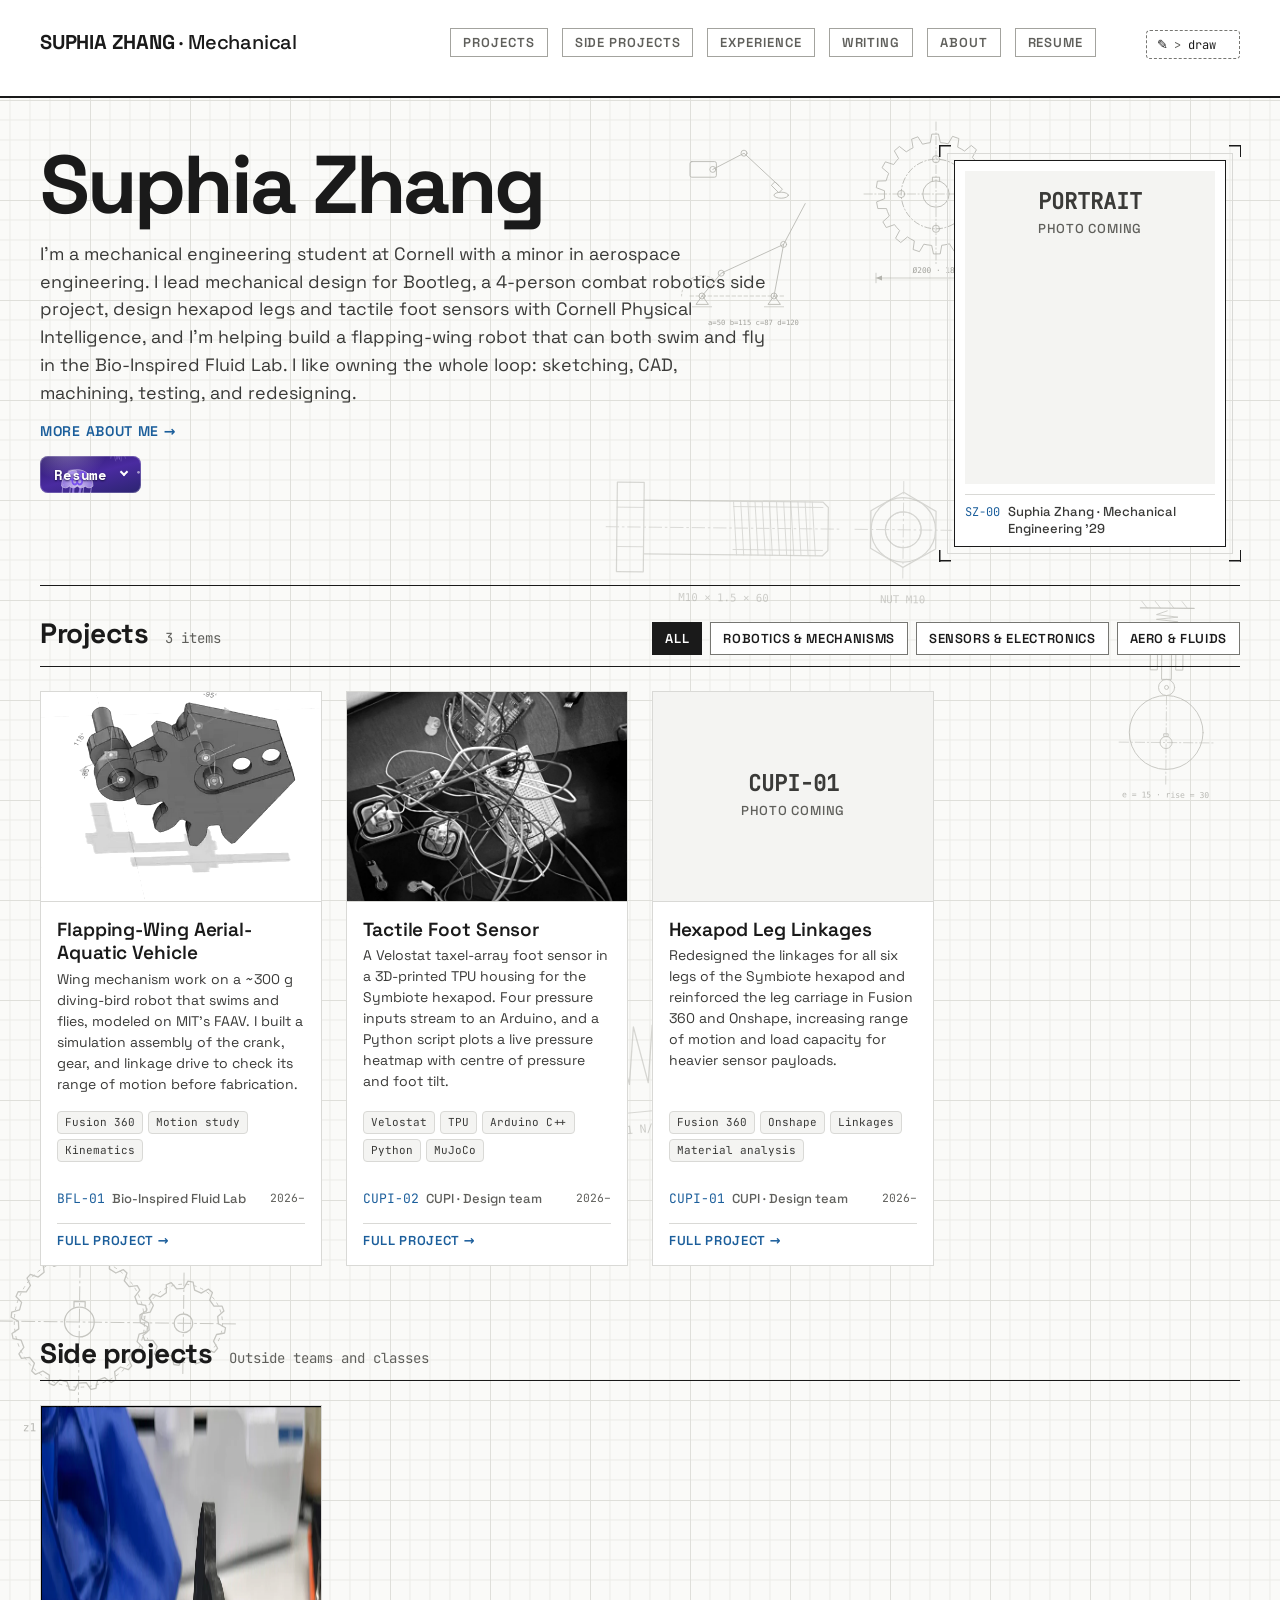
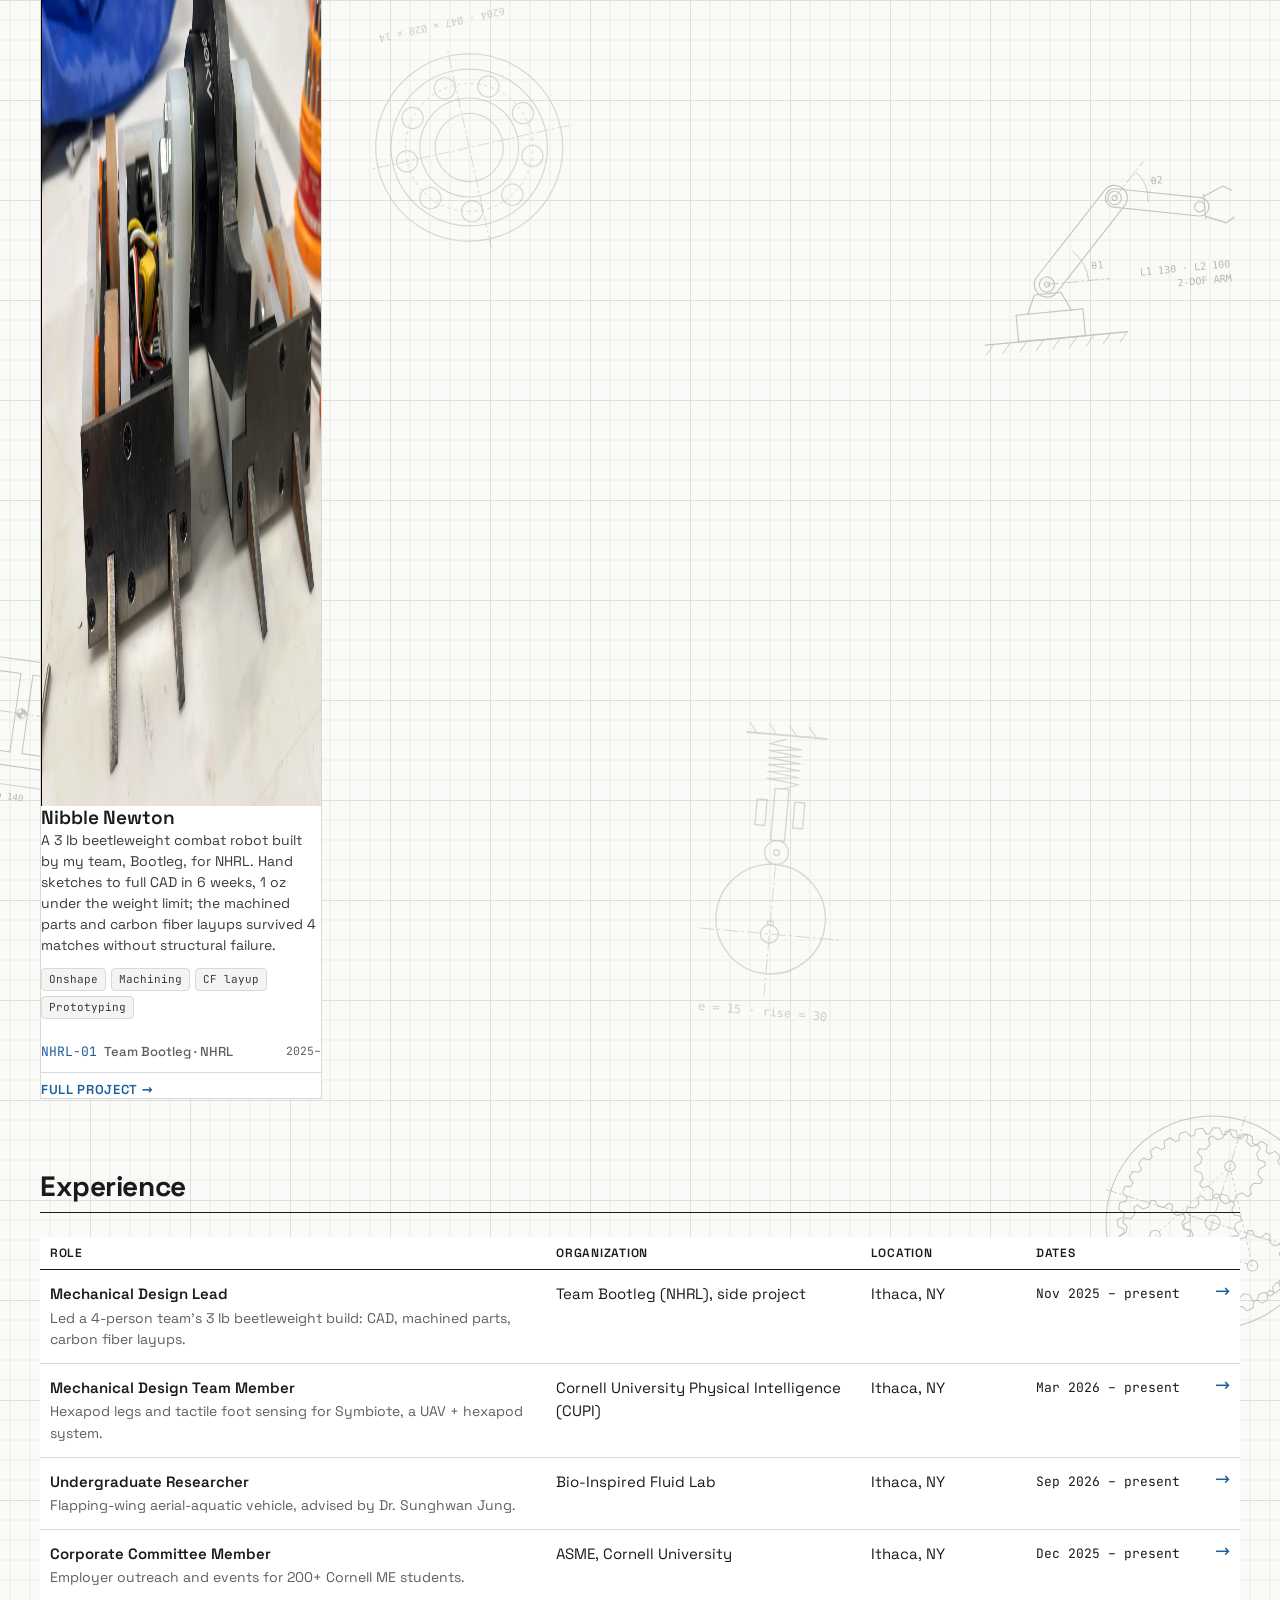
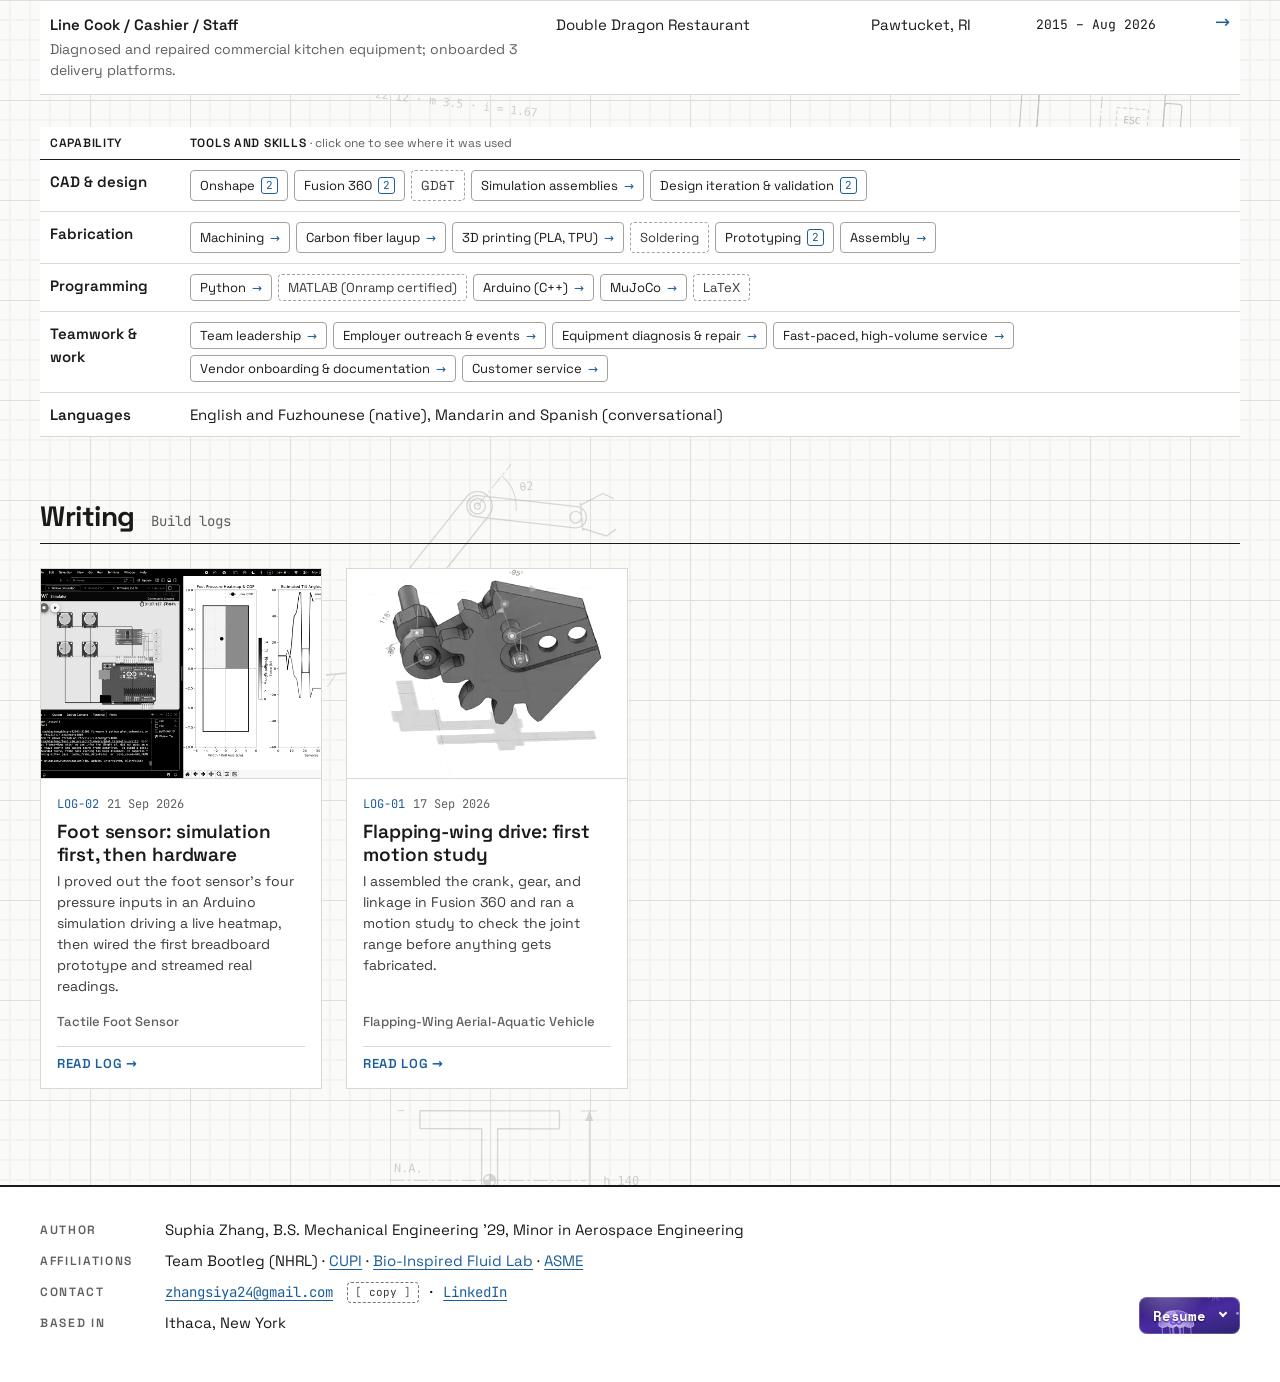
==== commit e7308e6f: "Update Nibble Newton card with image Replaced placeholder image with actual image for Nibble Newton " ====
--- a/index.html
+++ b/index.html
@@ -118,8 +118,7 @@
     <ul class="cards side-cards track" id="side-track">
       <li>
         <a class="card" href="pages/side-projects/nibble-newton.html">
-          <div class="card-art"><div class="pending" role="img" aria-label="Photo coming soon"><div><b>NHRL-01</b><span>Photo coming</span></div></div></div>
-          <div class="card-body">
+           <img src="assets/media/Nibble Newton 1.png" alt="Suphia Zhang" width="800" height="1000">
             <h3>Nibble Newton</h3>
             <p>A 3 lb beetleweight combat robot built by my team, Bootleg, for NHRL. Hand sketches to full CAD in 6 weeks, 1 oz under the weight limit; the machined parts and carbon fiber layups survived 4 matches without structural failure.</p>
             <span class="tags" aria-label="Tools"><span>Onshape</span><span>Machining</span><span>CF layup</span><span>Prototyping</span></span>
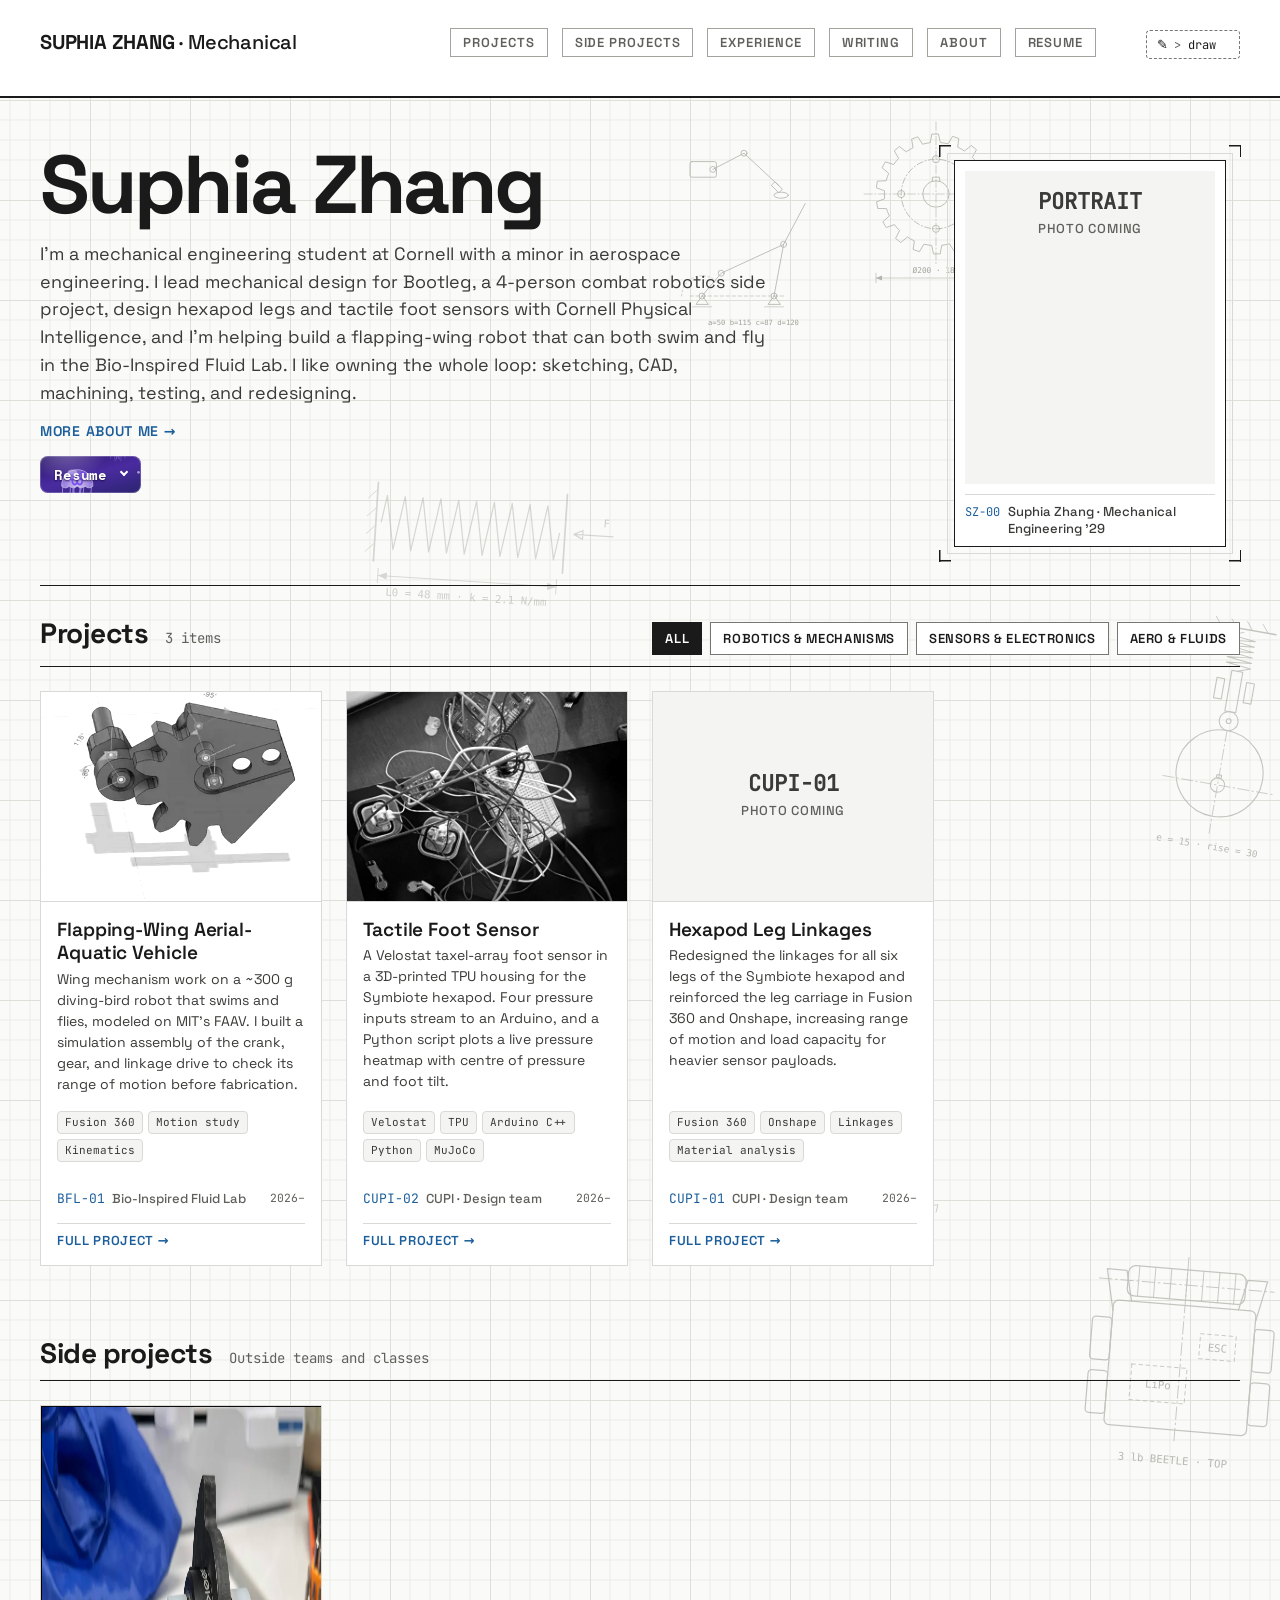
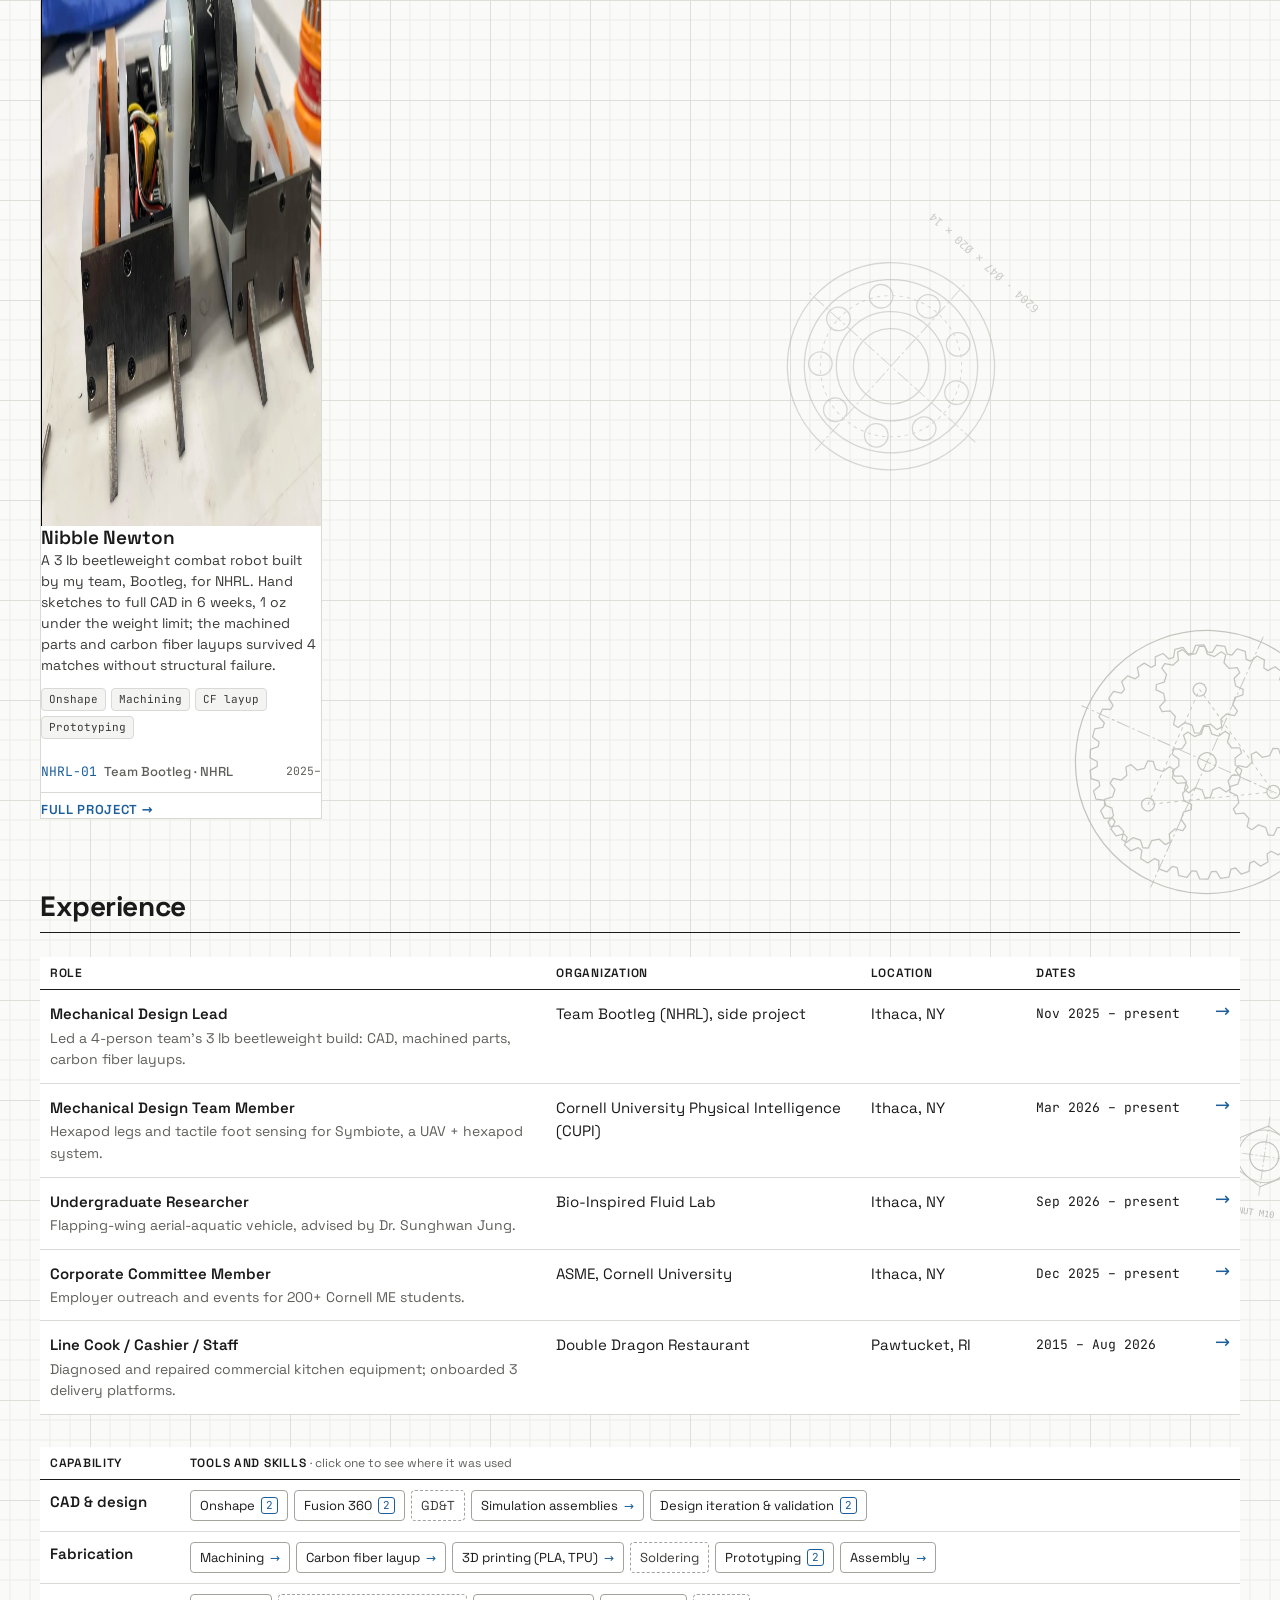
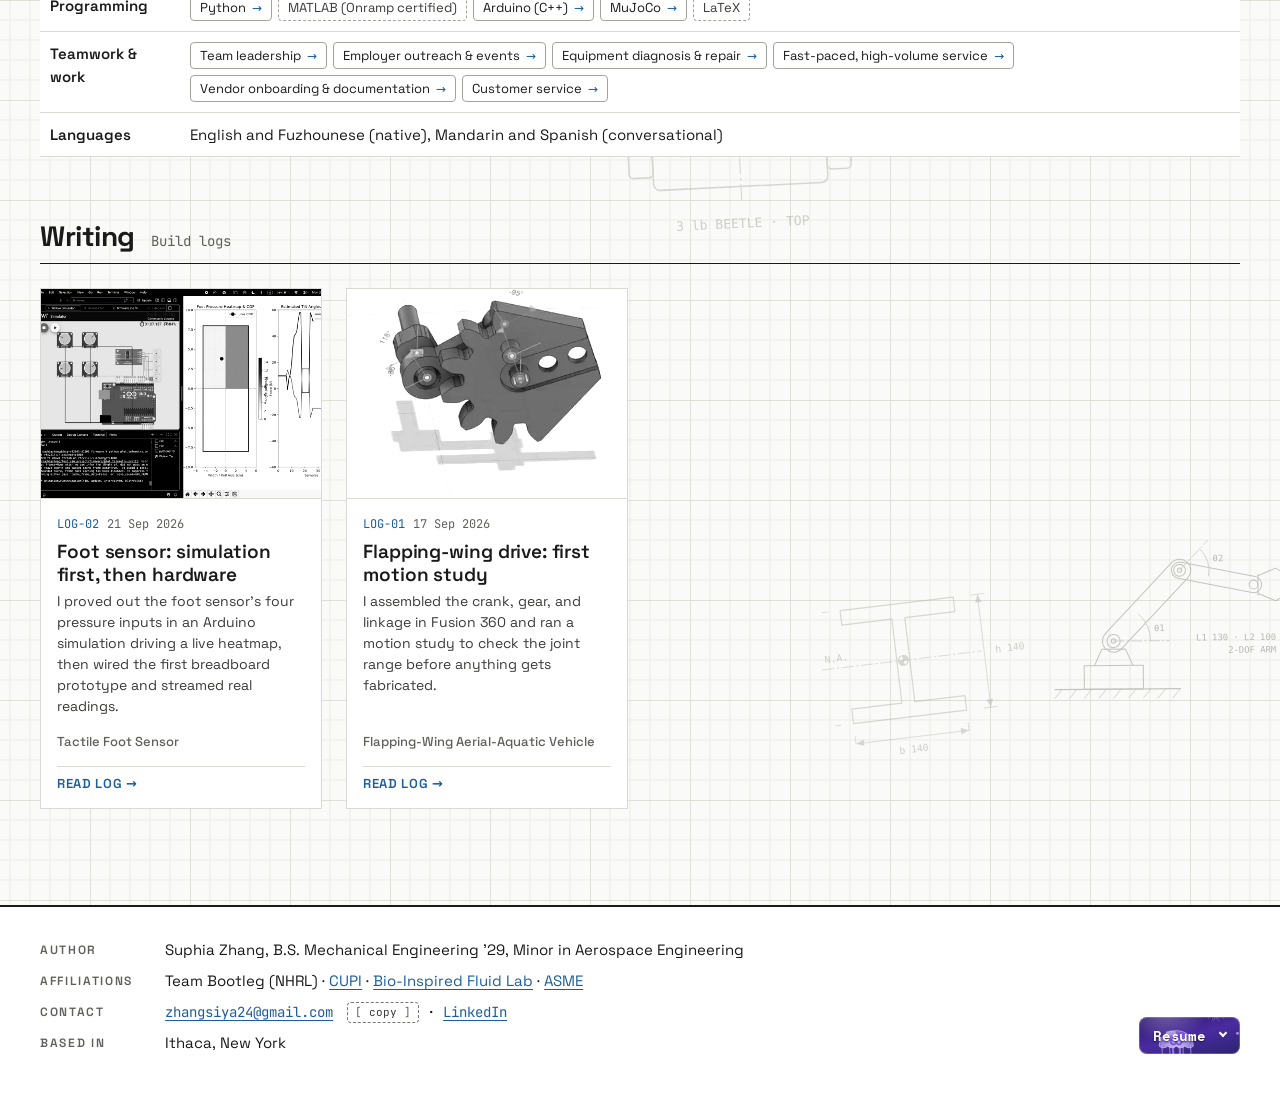
==== commit aa11391f: "Update image dimensions for Nibble Newton project" ====
--- a/index.html
+++ b/index.html
@@ -118,7 +118,7 @@
     <ul class="cards side-cards track" id="side-track">
       <li>
         <a class="card" href="pages/side-projects/nibble-newton.html">
-           <img src="assets/media/Nibble Newton 1.png" alt="Suphia Zhang" width="800" height="1000">
+           <img src="assets/media/Nibble Newton 1.png" alt="Suphia Zhang" width="960" height="720">
             <h3>Nibble Newton</h3>
             <p>A 3 lb beetleweight combat robot built by my team, Bootleg, for NHRL. Hand sketches to full CAD in 6 weeks, 1 oz under the weight limit; the machined parts and carbon fiber layups survived 4 matches without structural failure.</p>
             <span class="tags" aria-label="Tools"><span>Onshape</span><span>Machining</span><span>CF layup</span><span>Prototyping</span></span>
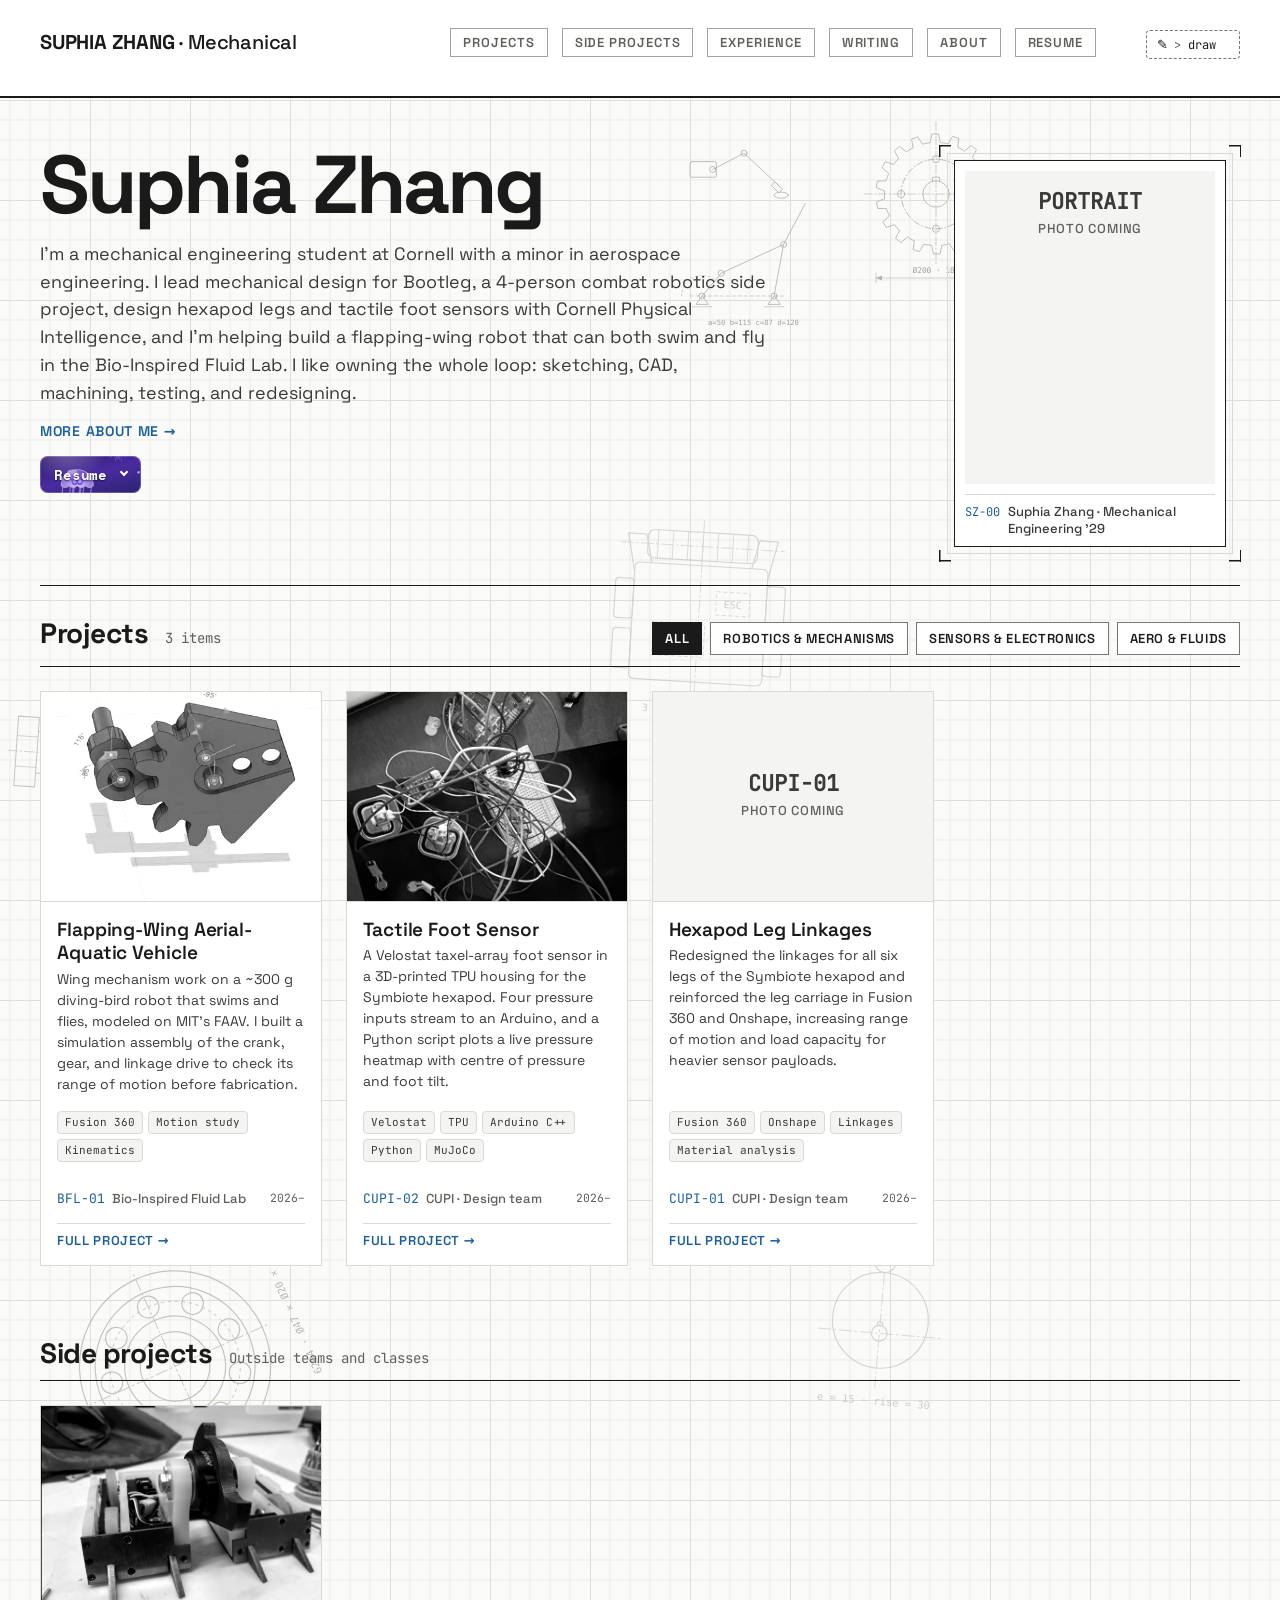
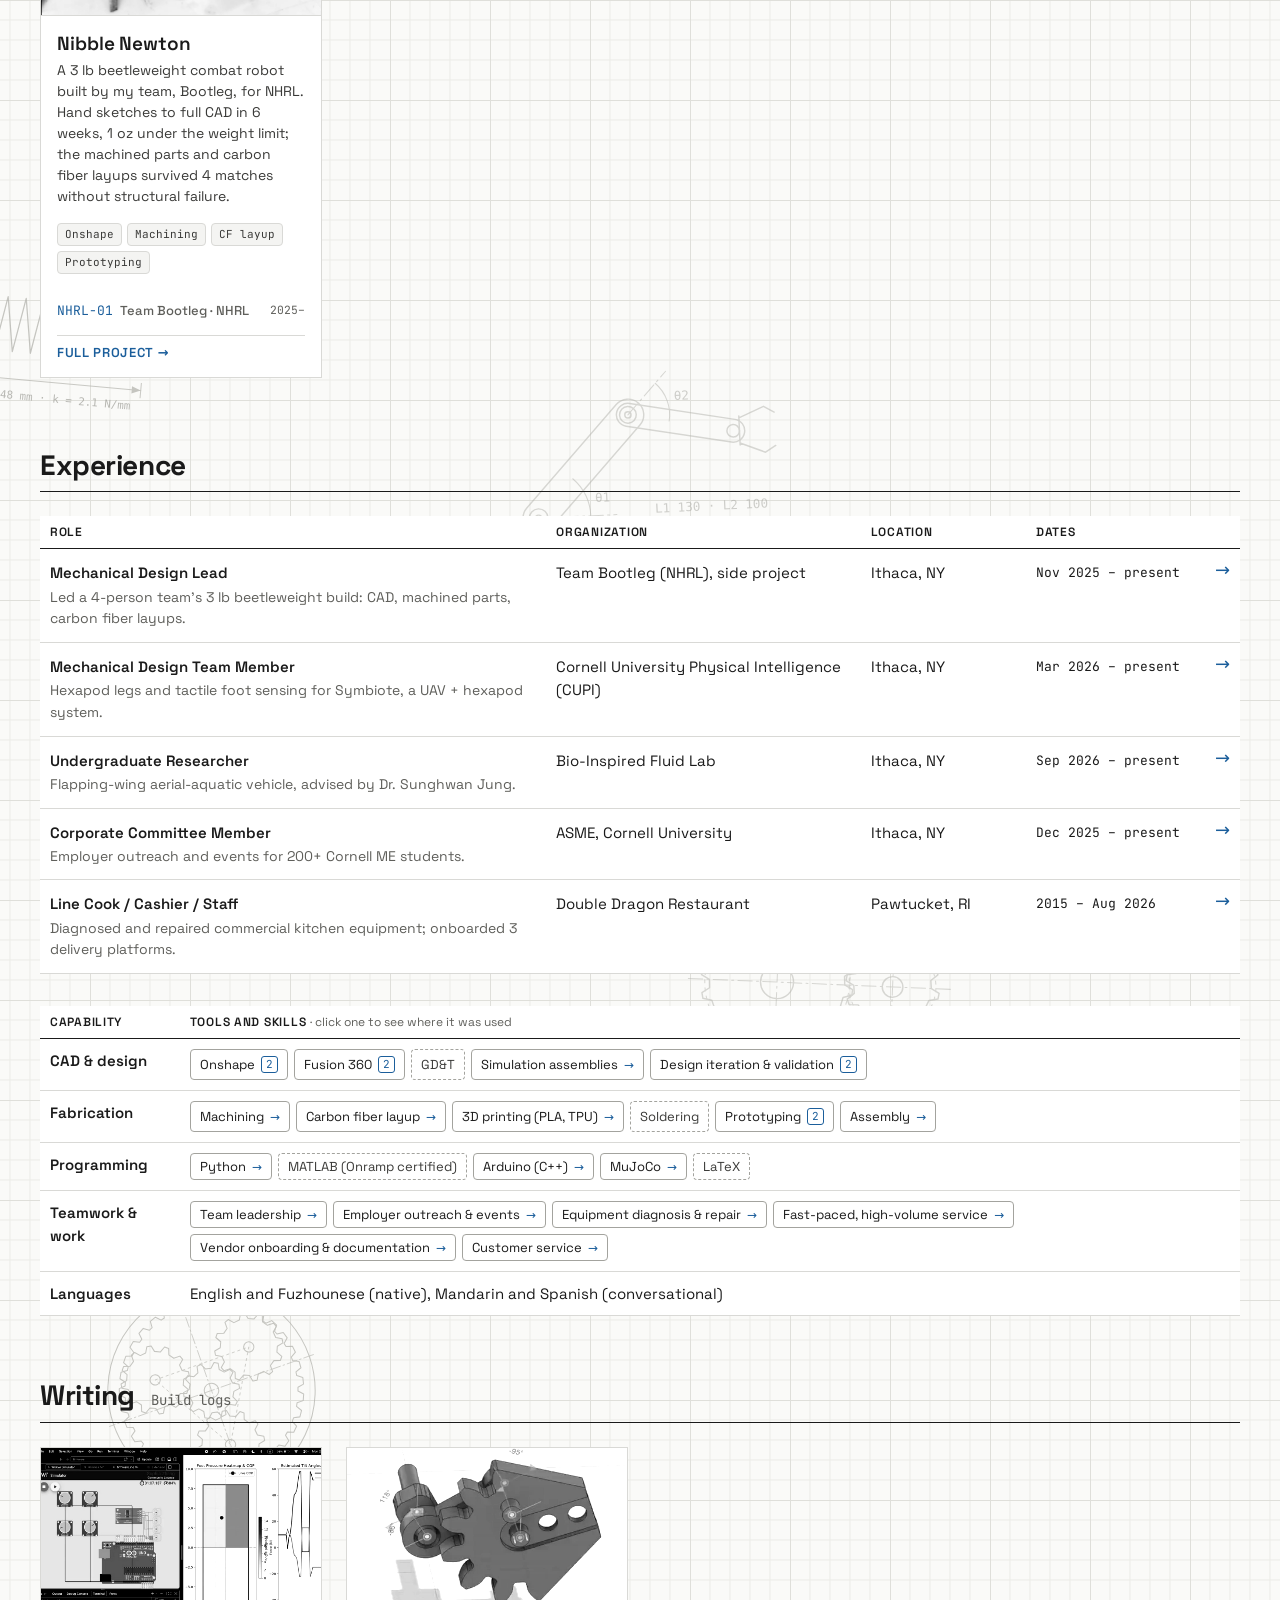
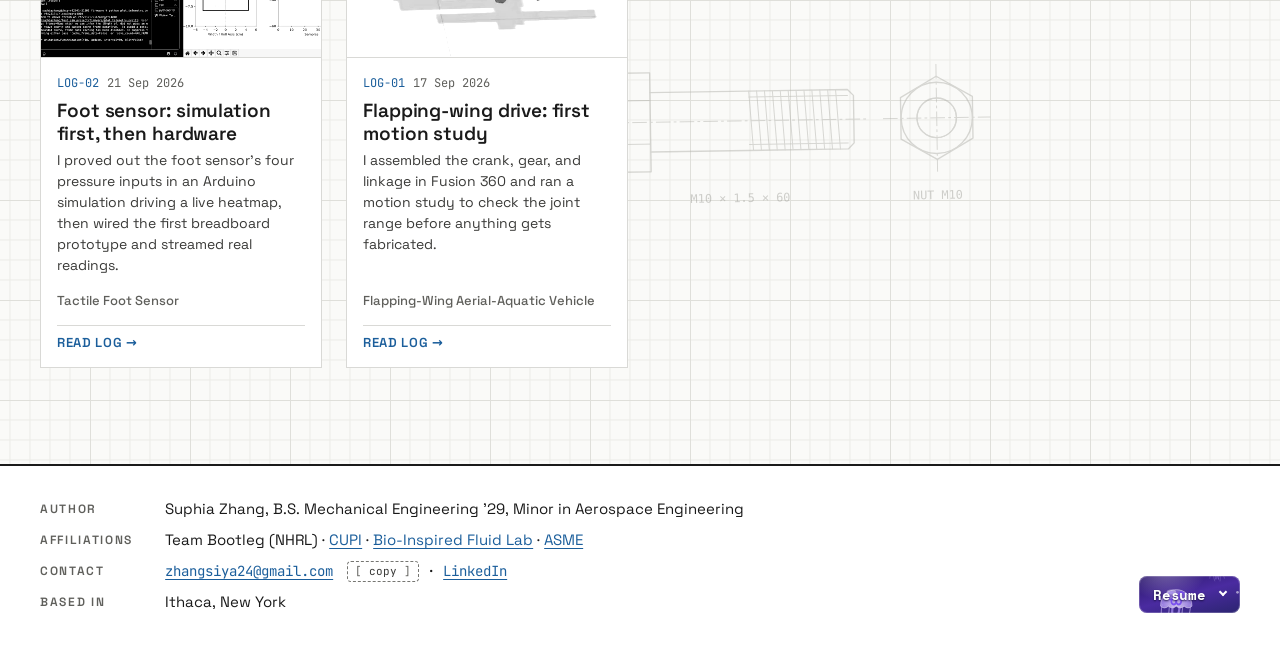
==== commit 275b8fa1: "Fix Nibble Newton card layout on the home page Restore the card-art frame and card-body wrapper so t" ====
--- a/index.html
+++ b/index.html
@@ -118,7 +118,8 @@
     <ul class="cards side-cards track" id="side-track">
       <li>
         <a class="card" href="pages/side-projects/nibble-newton.html">
-           <img src="assets/media/Nibble Newton 1.png" alt="Suphia Zhang" width="960" height="720">
+          <div class="card-art"><img src="assets/media/Nibble%20Newton%201.png" alt="Nibble Newton, a 3 lb beetleweight combat robot" loading="lazy" width="960" height="720"></div>
+          <div class="card-body">
             <h3>Nibble Newton</h3>
             <p>A 3 lb beetleweight combat robot built by my team, Bootleg, for NHRL. Hand sketches to full CAD in 6 weeks, 1 oz under the weight limit; the machined parts and carbon fiber layups survived 4 matches without structural failure.</p>
             <span class="tags" aria-label="Tools"><span>Onshape</span><span>Machining</span><span>CF layup</span><span>Prototyping</span></span>
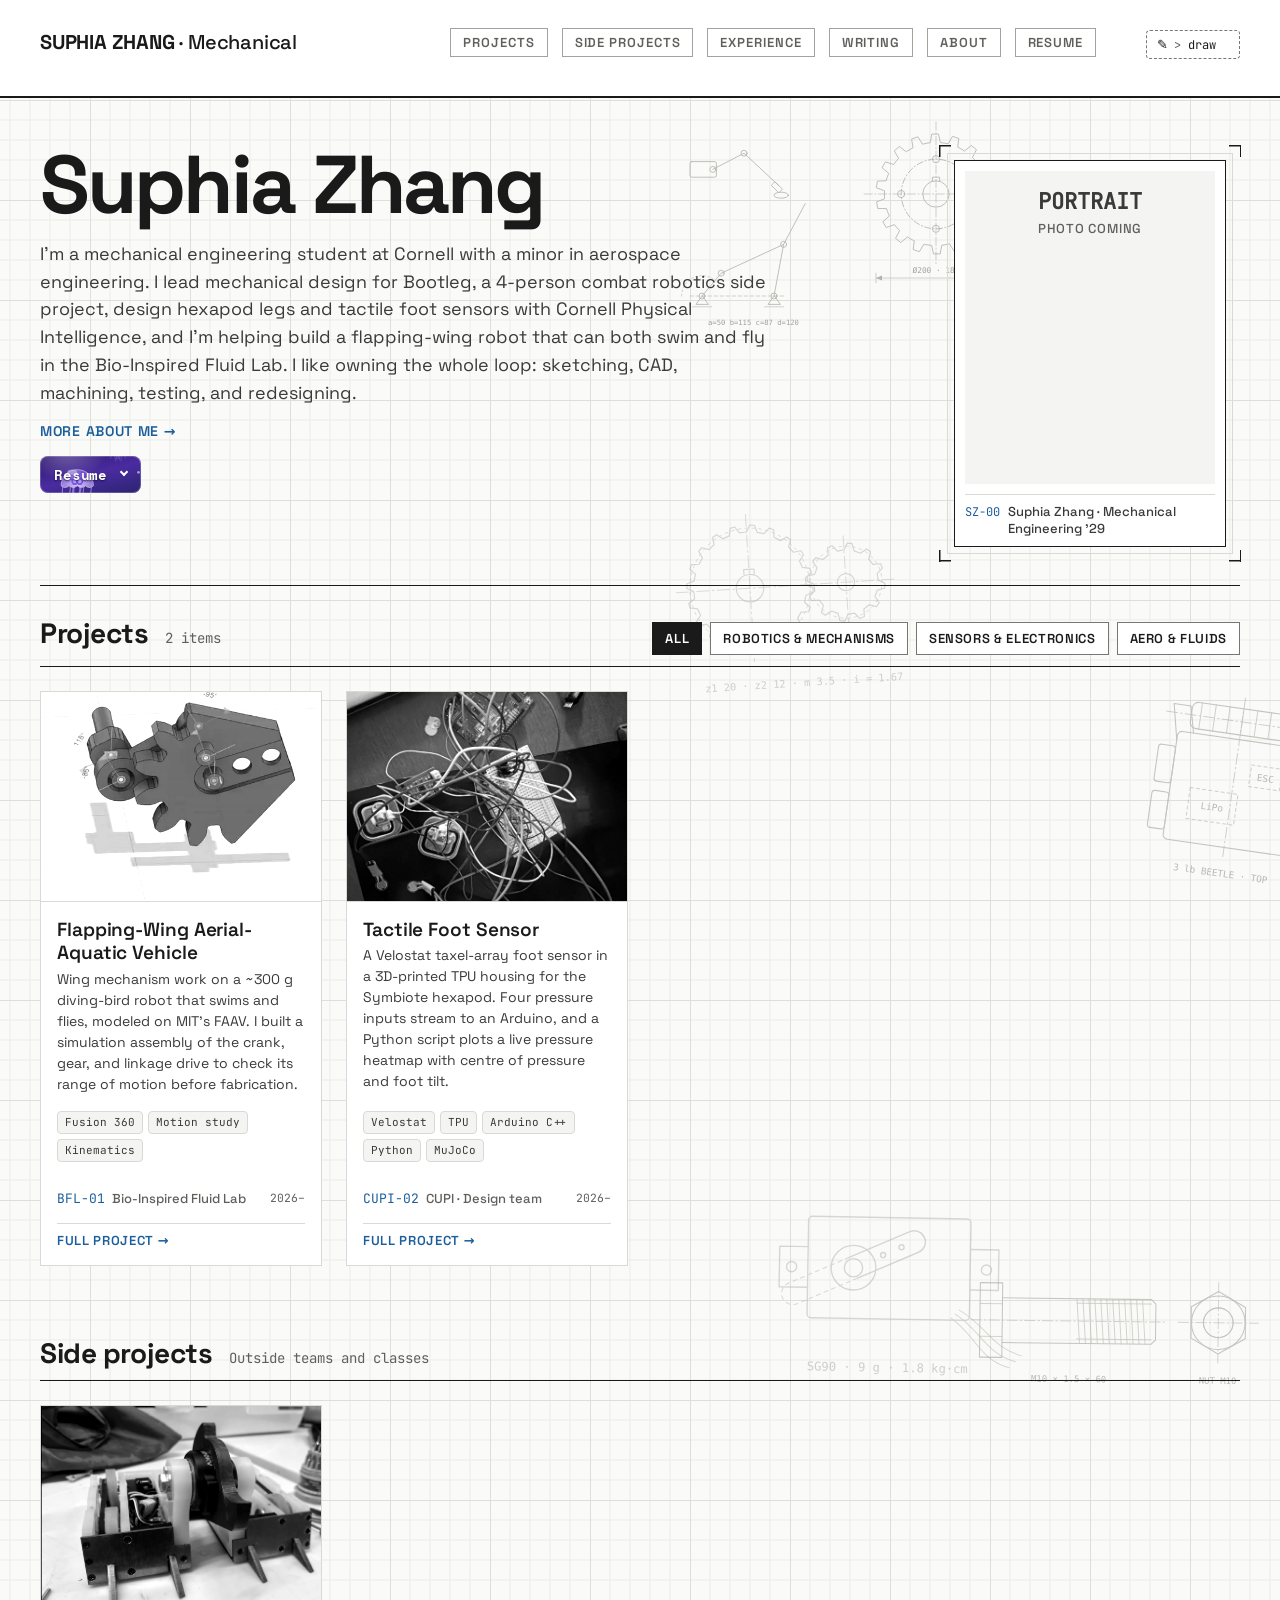
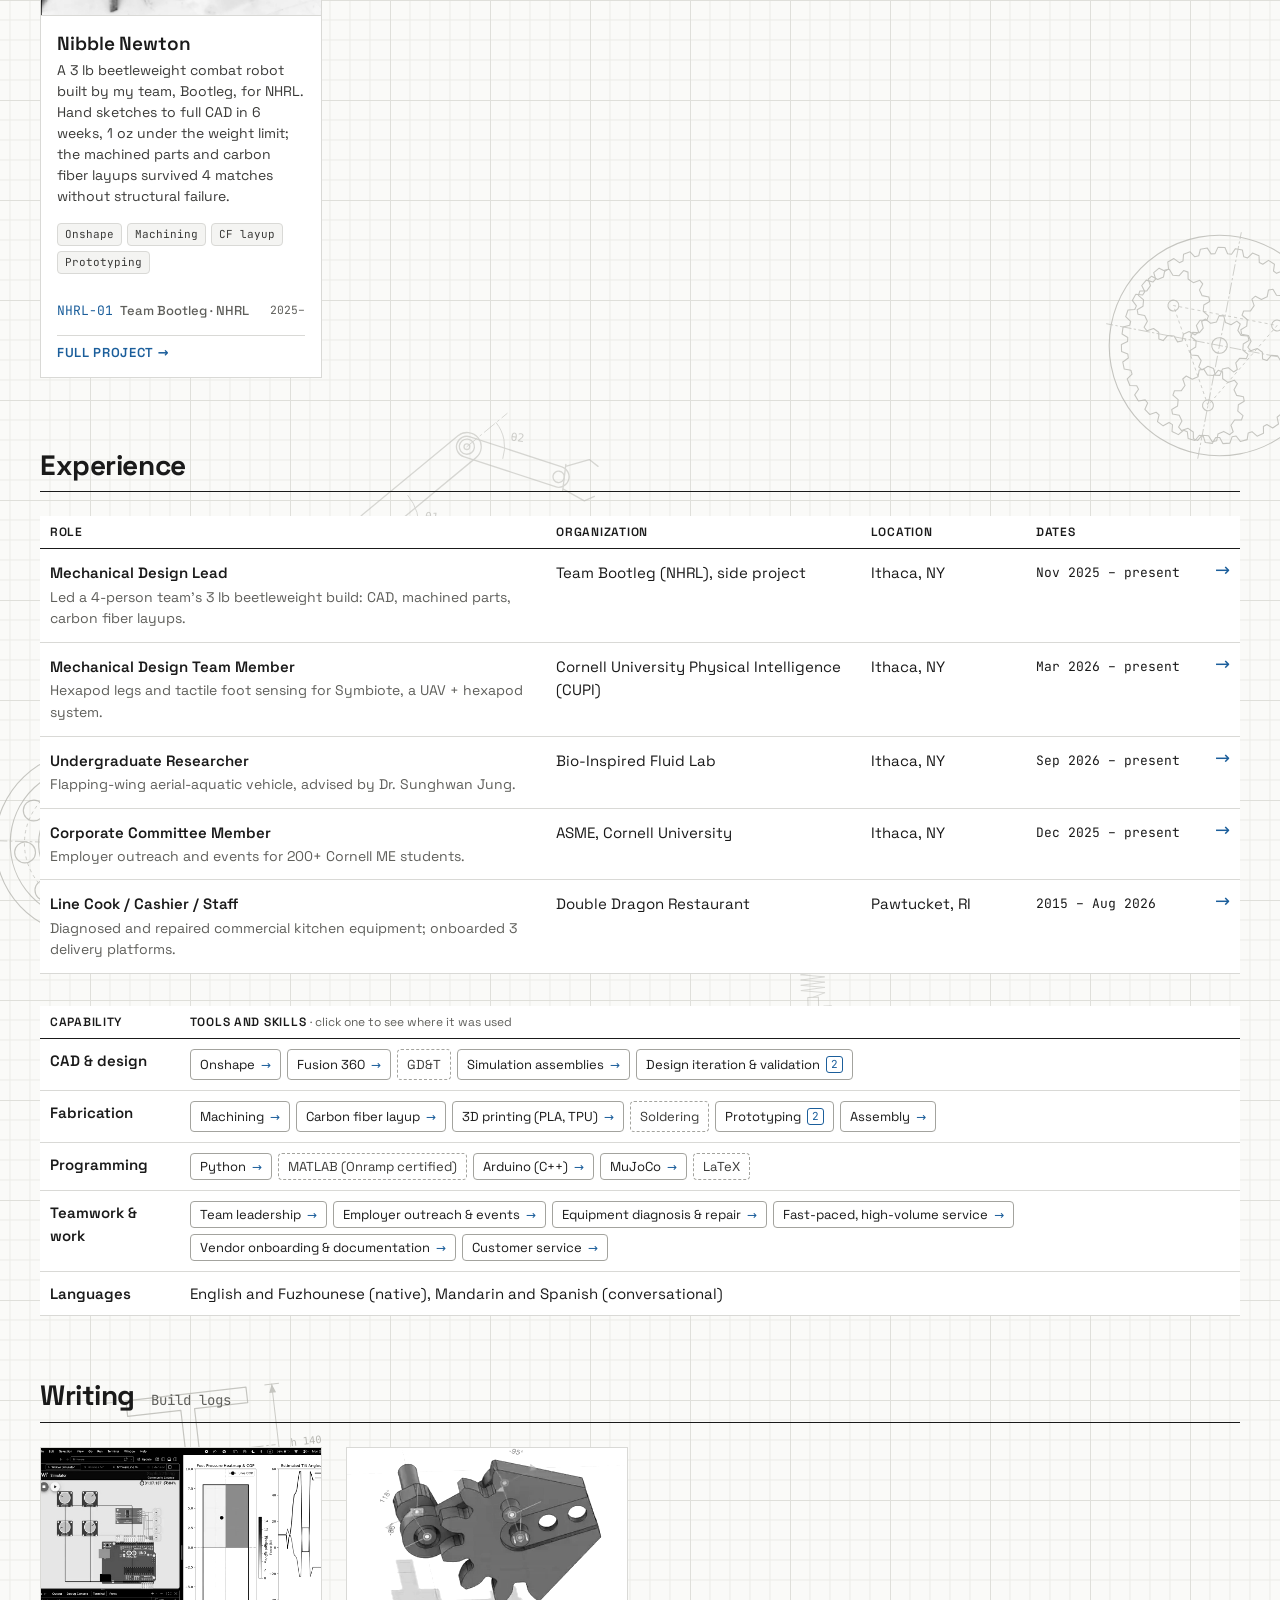
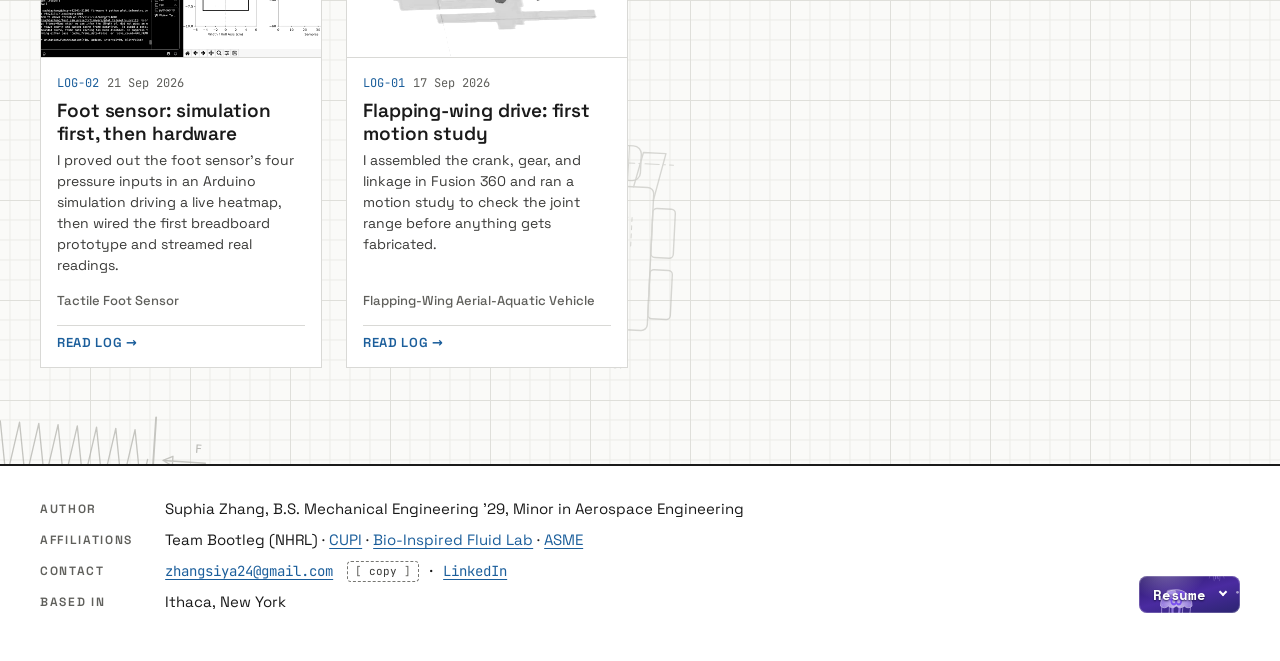
==== commit 64db764b: "Update resumes, LinkedIn URL, and remove Hexapod Leg Linkages page New resume PDFs list the gmail ad" ====
--- a/index.html
+++ b/index.html
@@ -63,7 +63,7 @@
   <section class="wrap section" id="projects" aria-labelledby="projects-h" style="padding-top:0">
     <div class="section-head">
       <h2 id="projects-h">Projects</h2>
-      <span class="count" data-count>3 items</span>
+      <span class="count" data-count>2 items</span>
       <div class="filter" role="group" aria-label="Filter projects by category">
         <button type="button" aria-pressed="true" data-filter="all">All</button>
         <button type="button" aria-pressed="false" data-filter="robotics">Robotics &amp; Mechanisms</button>
@@ -93,18 +93,6 @@
             <p>A Velostat taxel-array foot sensor in a 3D-printed TPU housing for the Symbiote hexapod. Four pressure inputs stream to an Arduino, and a Python script plots a live pressure heatmap with centre of pressure and foot tilt.</p>
             <span class="tags" aria-label="Tools"><span>Velostat</span><span>TPU</span><span>Arduino C++</span><span>Python</span><span>MuJoCo</span></span>
             <span class="meta"><span><span class="pn">CUPI-02</span> CUPI · Design team</span><span class="mono">2026–</span></span>
-            <span class="card-more">Full project →</span>
-          </div>
-        </a>
-      </li>
-      <li data-cat="robotics">
-        <a class="card" href="pages/projects/hexapod-leg-linkages.html">
-          <div class="card-art"><div class="pending" role="img" aria-label="Photo coming soon"><div><b>CUPI-01</b><span>Photo coming</span></div></div></div>
-          <div class="card-body">
-            <h3>Hexapod Leg Linkages</h3>
-            <p>Redesigned the linkages for all six legs of the Symbiote hexapod and reinforced the leg carriage in Fusion 360 and Onshape, increasing range of motion and load capacity for heavier sensor payloads.</p>
-            <span class="tags" aria-label="Tools"><span>Fusion 360</span><span>Onshape</span><span>Linkages</span><span>Material analysis</span></span>
-            <span class="meta"><span><span class="pn">CUPI-01</span> CUPI · Design team</span><span class="mono">2026–</span></span>
             <span class="card-more">Full project →</span>
           </div>
         </a>
@@ -168,7 +156,7 @@
       <table class="spec stack-2">
         <thead><tr><th scope="col">Capability</th><th scope="col">Tools and skills <span class="hint-inline">· click one to see where it was used</span></th></tr></thead>
         <tbody>
-          <tr><td><strong>CAD &amp; design</strong></td><td><div class="skills"><details class="skill-menu"><summary class="skill">Onshape <span class="n">2</span></summary><ul class="skill-list"><li><a href="pages/side-projects/nibble-newton.html">Nibble Newton</a></li><li><a href="pages/projects/hexapod-leg-linkages.html">Hexapod Leg Linkages</a></li></ul></details><details class="skill-menu"><summary class="skill">Fusion 360 <span class="n">2</span></summary><ul class="skill-list"><li><a href="pages/projects/flapping-wing-vehicle.html">Flapping-Wing Vehicle</a></li><li><a href="pages/projects/hexapod-leg-linkages.html">Hexapod Leg Linkages</a></li></ul></details><span class="skill plain">GD&amp;T</span><a class="skill" href="pages/projects/flapping-wing-vehicle.html" title="Flapping-Wing Vehicle">Simulation assemblies</a><details class="skill-menu"><summary class="skill">Design iteration &amp; validation <span class="n">2</span></summary><ul class="skill-list"><li><a href="pages/side-projects/nibble-newton.html">Nibble Newton</a></li><li><a href="pages/projects/tactile-foot-sensor.html">Tactile Foot Sensor</a></li></ul></details></div></td></tr>
+          <tr><td><strong>CAD &amp; design</strong></td><td><div class="skills"><a class="skill" href="pages/side-projects/nibble-newton.html" title="Nibble Newton">Onshape</a><a class="skill" href="pages/projects/flapping-wing-vehicle.html" title="Flapping-Wing Vehicle">Fusion 360</a><span class="skill plain">GD&amp;T</span><a class="skill" href="pages/projects/flapping-wing-vehicle.html" title="Flapping-Wing Vehicle">Simulation assemblies</a><details class="skill-menu"><summary class="skill">Design iteration &amp; validation <span class="n">2</span></summary><ul class="skill-list"><li><a href="pages/side-projects/nibble-newton.html">Nibble Newton</a></li><li><a href="pages/projects/tactile-foot-sensor.html">Tactile Foot Sensor</a></li></ul></details></div></td></tr>
           <tr><td><strong>Fabrication</strong></td><td><div class="skills"><a class="skill" href="pages/side-projects/nibble-newton.html" title="Nibble Newton">Machining</a><a class="skill" href="pages/side-projects/nibble-newton.html" title="Nibble Newton">Carbon fiber layup</a><a class="skill" href="pages/projects/tactile-foot-sensor.html" title="Tactile Foot Sensor">3D printing (PLA, TPU)</a><span class="skill plain">Soldering</span><details class="skill-menu"><summary class="skill">Prototyping <span class="n">2</span></summary><ul class="skill-list"><li><a href="pages/projects/tactile-foot-sensor.html">Tactile Foot Sensor</a></li><li><a href="pages/side-projects/nibble-newton.html">Nibble Newton</a></li></ul></details><a class="skill" href="pages/side-projects/nibble-newton.html" title="Nibble Newton">Assembly</a></div></td></tr>
           <tr><td><strong>Programming</strong></td><td><div class="skills"><a class="skill" href="pages/projects/tactile-foot-sensor.html" title="Tactile Foot Sensor">Python</a><span class="skill plain">MATLAB (Onramp certified)</span><a class="skill" href="pages/projects/tactile-foot-sensor.html" title="Tactile Foot Sensor">Arduino (C++)</a><a class="skill" href="pages/projects/tactile-foot-sensor.html" title="Tactile Foot Sensor">MuJoCo</a><span class="skill plain">LaTeX</span></div></td></tr>
           <tr><td><strong>Teamwork &amp; work</strong></td><td><div class="skills"><a class="skill" href="pages/experience/team-bootleg.html" title="Team Bootleg">Team leadership</a><a class="skill" href="pages/experience/asme-cornell.html" title="ASME, Cornell">Employer outreach &amp; events</a><a class="skill" href="pages/experience/double-dragon.html" title="Double Dragon Restaurant">Equipment diagnosis &amp; repair</a><a class="skill" href="pages/experience/double-dragon.html" title="Double Dragon Restaurant">Fast-paced, high-volume service</a><a class="skill" href="pages/experience/double-dragon.html" title="Double Dragon Restaurant">Vendor onboarding &amp; documentation</a><a class="skill" href="pages/experience/double-dragon.html" title="Double Dragon Restaurant">Customer service</a></div></td></tr>
@@ -215,7 +203,7 @@
     <dl class="author">
       <dt>Author</dt><dd>Suphia Zhang, B.S. Mechanical Engineering ’29, Minor in Aerospace Engineering</dd>
       <dt>Affiliations</dt><dd>Team Bootleg (NHRL) · <a href="https://cornellphysicalintelligence.com/" target="_blank" rel="noopener noreferrer">CUPI</a> · <a href="https://sites.google.com/cornell.edu/sunnyjsh" target="_blank" rel="noopener noreferrer">Bio-Inspired Fluid Lab</a> · <a href="https://asme.mae.cornell.edu/" target="_blank" rel="noopener noreferrer">ASME</a></dd>
-      <dt>Contact</dt><dd class="data"><a href="mailto:zhangsiya24@gmail.com">zhangsiya24@gmail.com</a> <button type="button" class="copy-email" data-copy="zhangsiya24@gmail.com" aria-label="Copy email address"><span>copy</span></button> · <a href="https://www.linkedin.com/in/suphia-zhang-46770b359" target="_blank" rel="noopener noreferrer">LinkedIn</a></dd>
+      <dt>Contact</dt><dd class="data"><a href="mailto:zhangsiya24@gmail.com">zhangsiya24@gmail.com</a> <button type="button" class="copy-email" data-copy="zhangsiya24@gmail.com" aria-label="Copy email address"><span>copy</span></button> · <a href="https://www.linkedin.com/in/suphia-zhang" target="_blank" rel="noopener noreferrer">LinkedIn</a></dd>
       <dt>Based in</dt><dd>Ithaca, New York</dd>
     </dl>
     <div class="order">
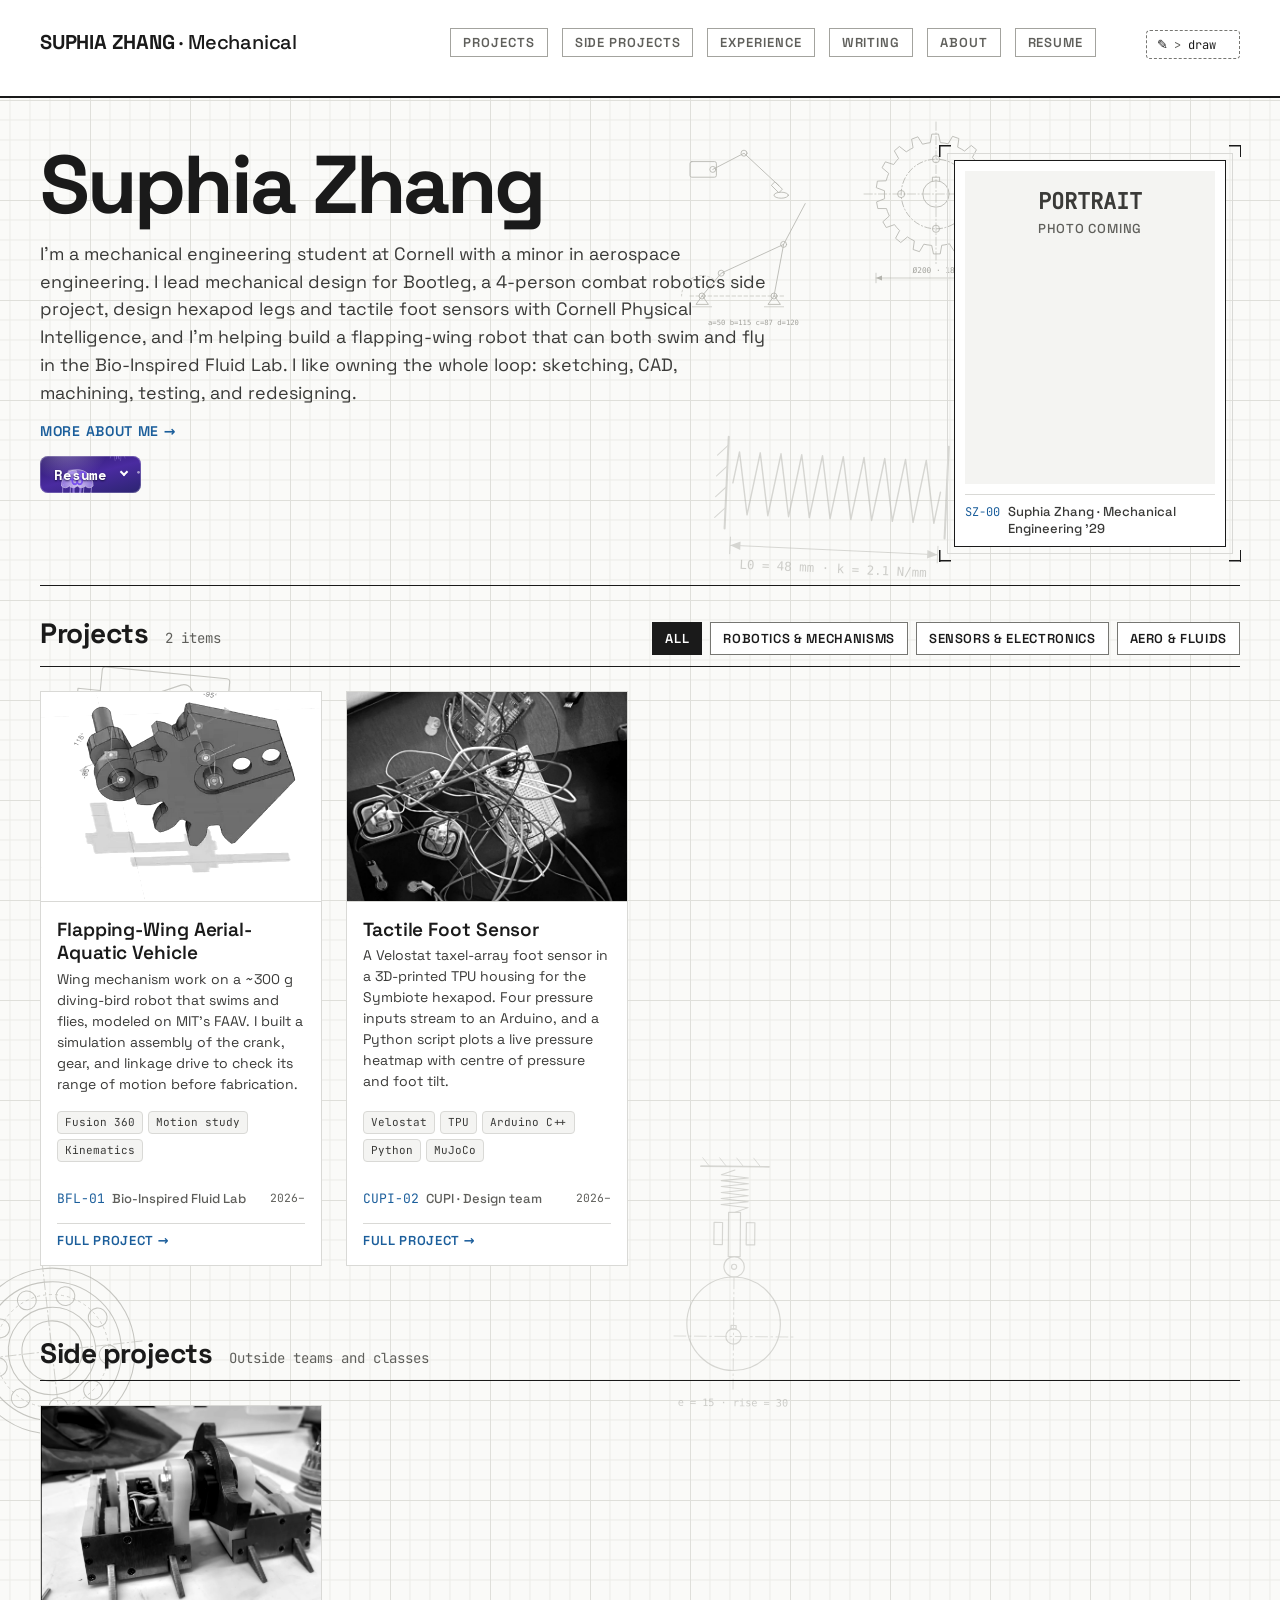
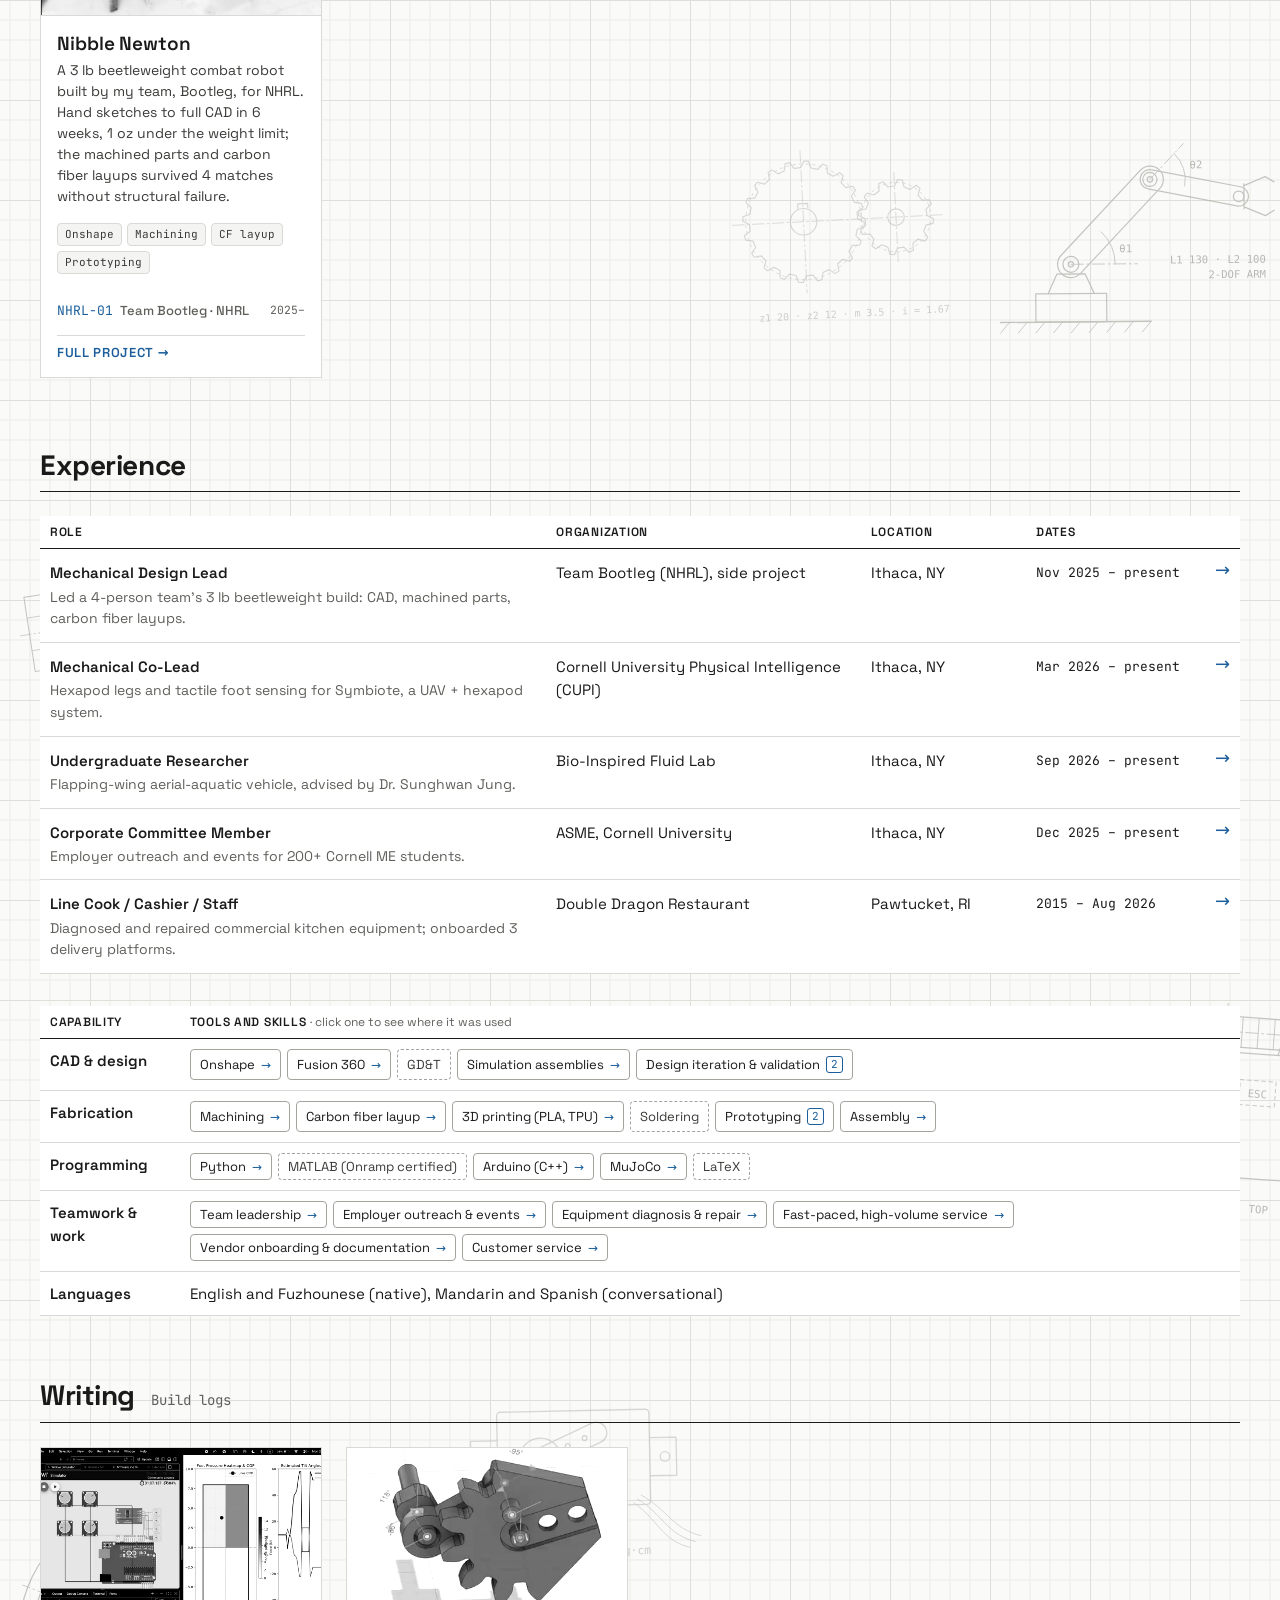
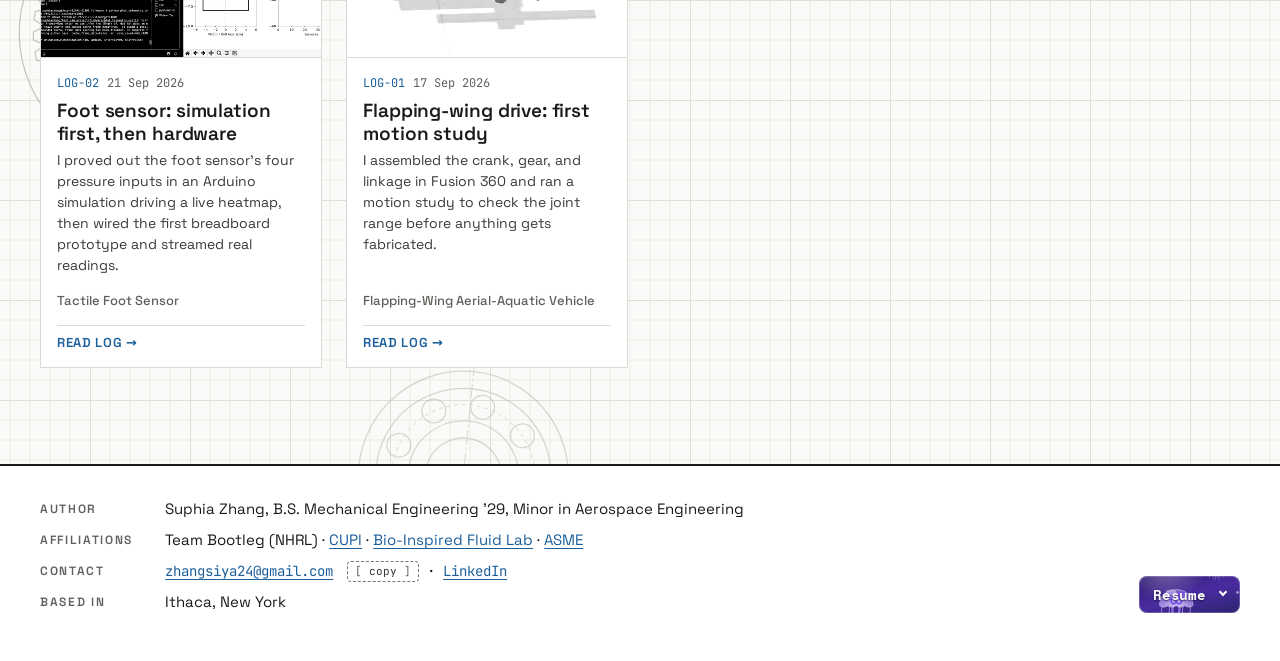
==== commit 1df27da7: "Update resumes and CUPI role to Mechanical Co-Lead Co-Authored-By: Claude Opus 5.5 <noreply@anthropi" ====
--- a/index.html
+++ b/index.html
@@ -130,7 +130,7 @@
         <span class="xp-go" aria-hidden="true">→</span>
       </a>
       <a class="xp-row" href="pages/experience/cornell-physical-intelligence.html">
-        <span class="xp-role"><strong>Mechanical Design Team Member</strong><span class="sub">Hexapod legs and tactile foot sensing for Symbiote, a UAV + hexapod system.</span></span>
+        <span class="xp-role"><strong>Mechanical Co-Lead</strong><span class="sub">Hexapod legs and tactile foot sensing for Symbiote, a UAV + hexapod system.</span></span>
         <span class="xp-org">Cornell University Physical Intelligence (CUPI)</span><span class="xp-loc">Ithaca, NY</span><span class="xp-date mono">Mar 2026 – present</span>
         <span class="xp-go" aria-hidden="true">→</span>
       </a>
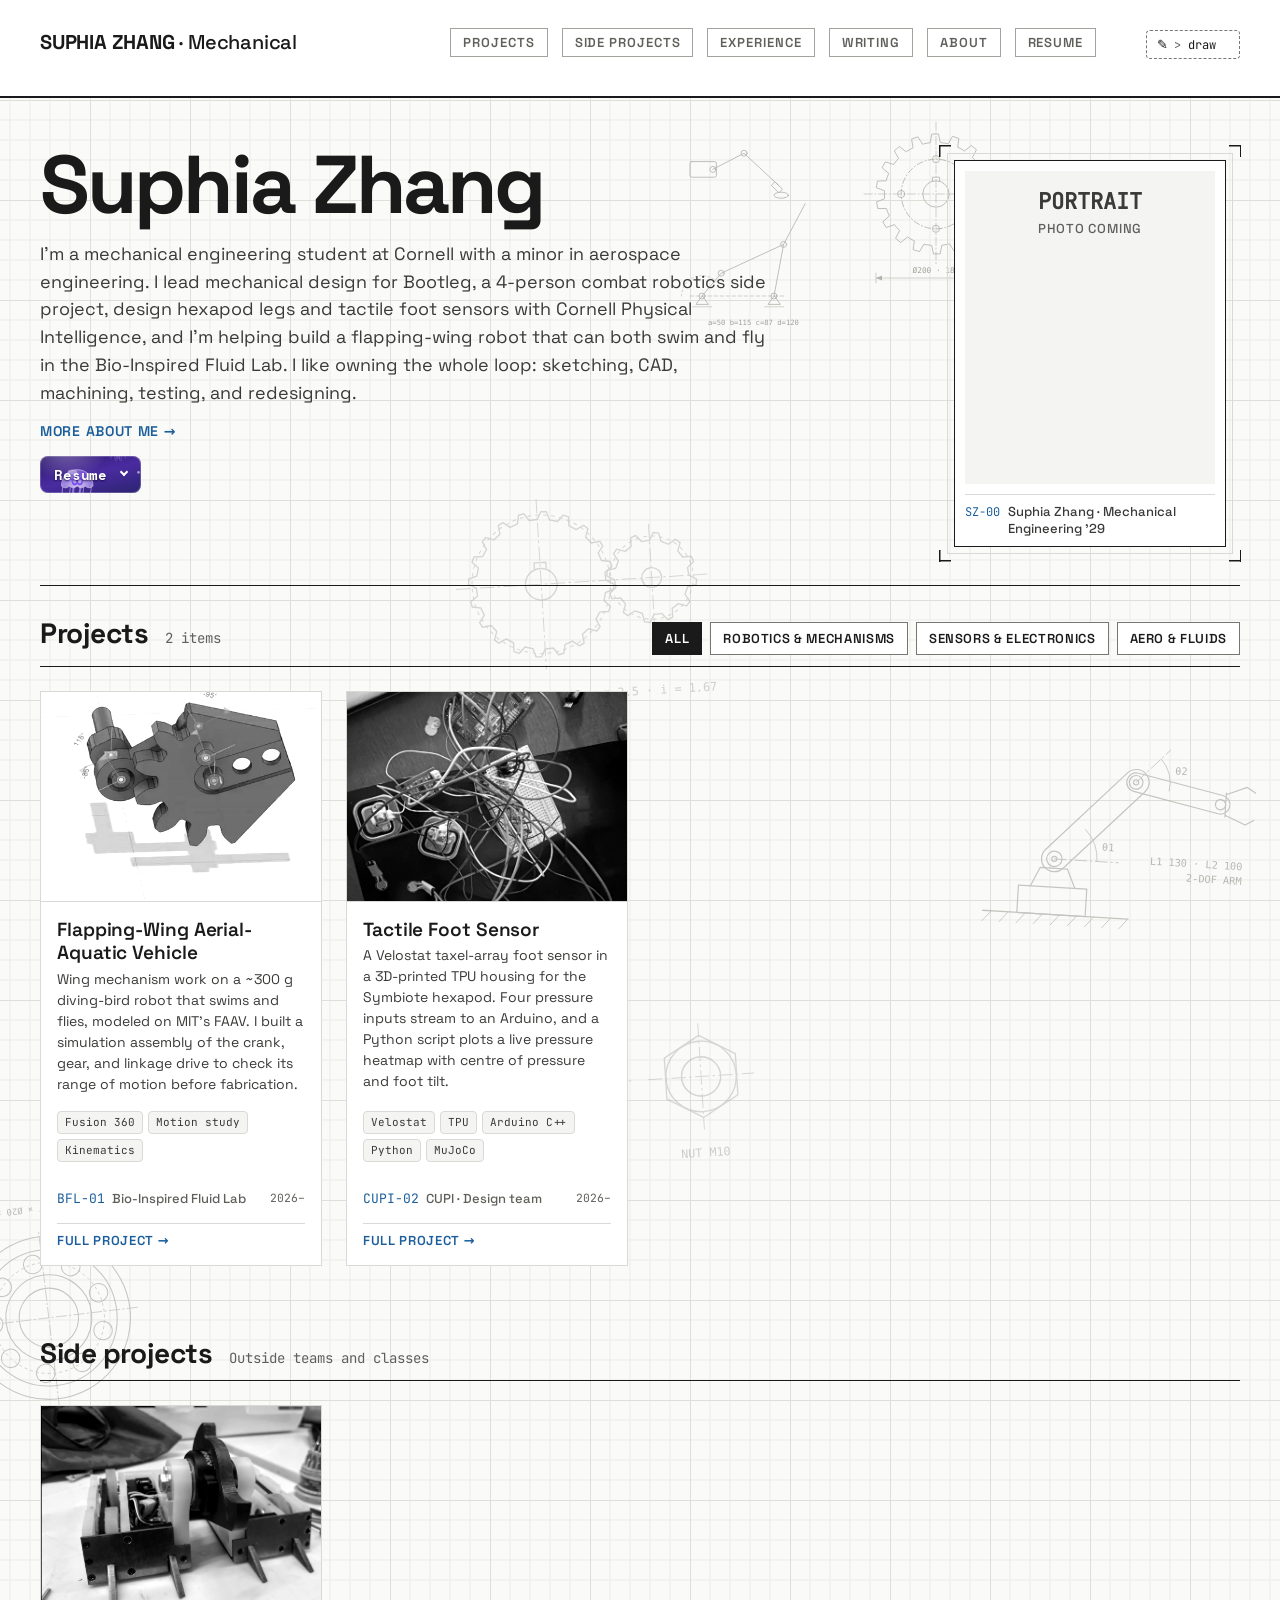
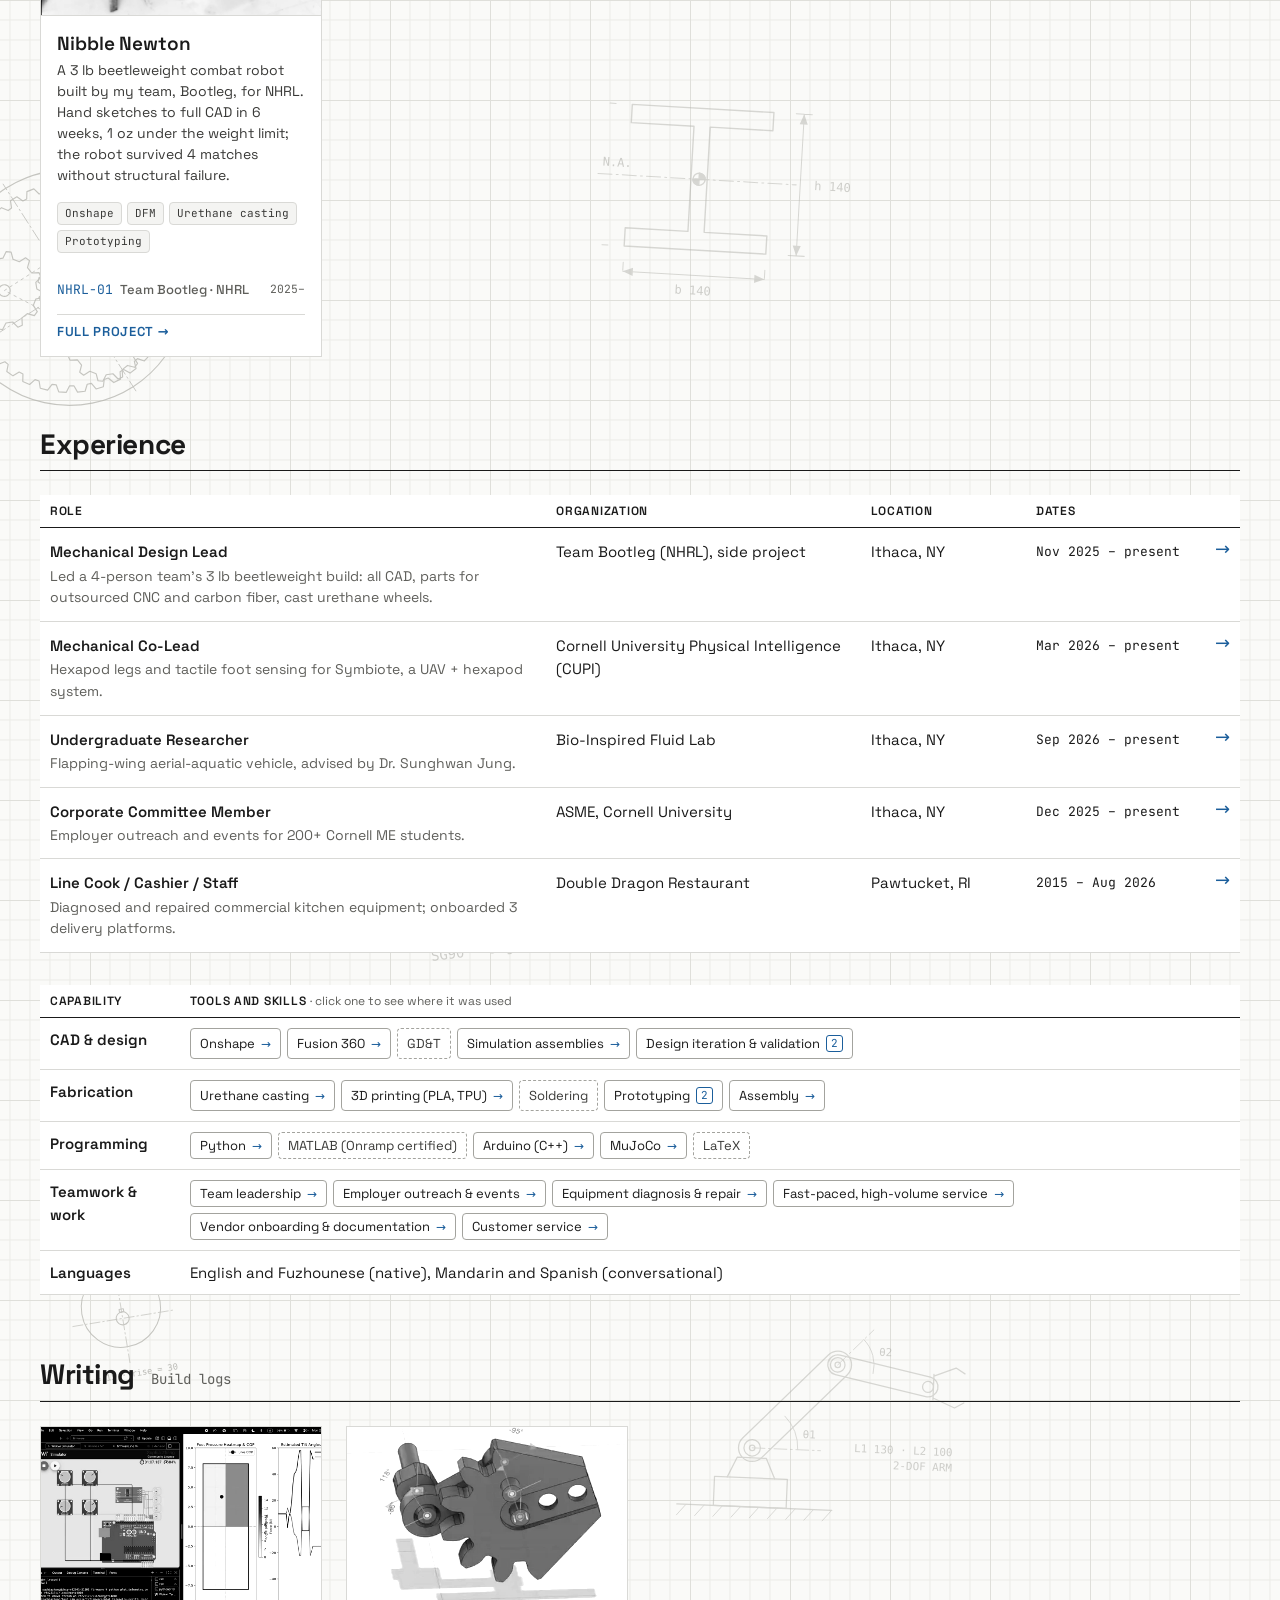
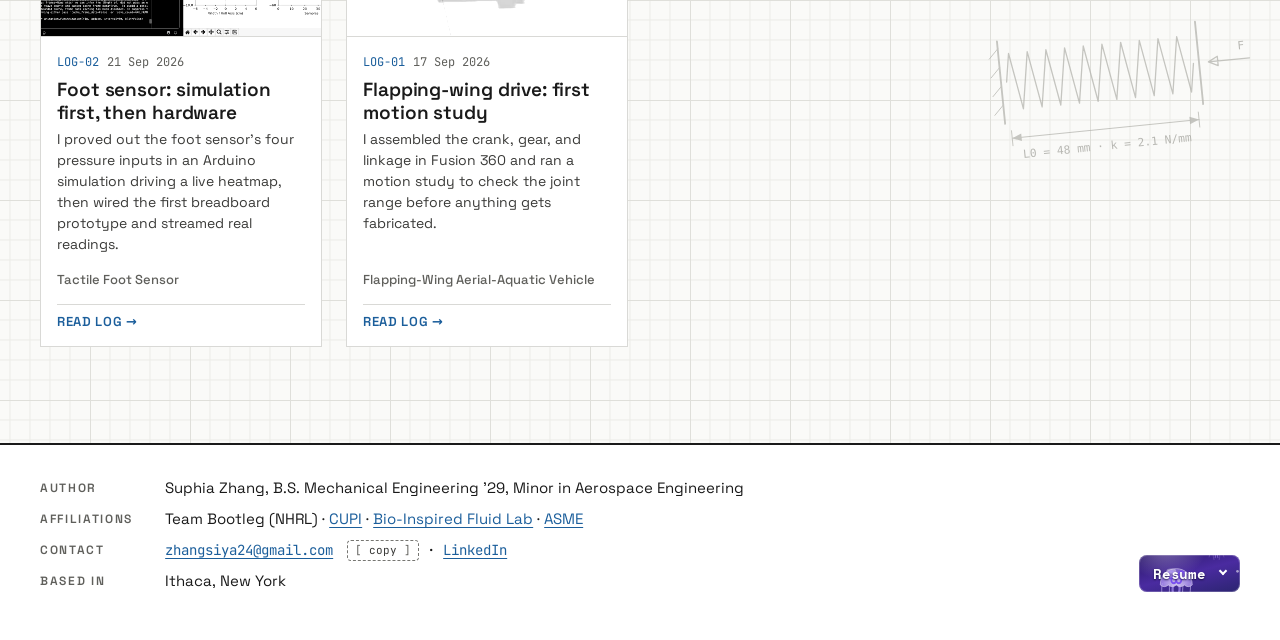
==== commit 60adc7f0: "Update resumes and match Nibble Newton and ASME text Carbon fiber and CNC parts are now described as" ====
--- a/index.html
+++ b/index.html
@@ -109,8 +109,8 @@
           <div class="card-art"><img src="assets/media/Nibble%20Newton%201.png" alt="Nibble Newton, a 3 lb beetleweight combat robot" loading="lazy" width="960" height="720"></div>
           <div class="card-body">
             <h3>Nibble Newton</h3>
-            <p>A 3 lb beetleweight combat robot built by my team, Bootleg, for NHRL. Hand sketches to full CAD in 6 weeks, 1 oz under the weight limit; the machined parts and carbon fiber layups survived 4 matches without structural failure.</p>
-            <span class="tags" aria-label="Tools"><span>Onshape</span><span>Machining</span><span>CF layup</span><span>Prototyping</span></span>
+            <p>A 3 lb beetleweight combat robot built by my team, Bootleg, for NHRL. Hand sketches to full CAD in 6 weeks, 1 oz under the weight limit; the robot survived 4 matches without structural failure.</p>
+            <span class="tags" aria-label="Tools"><span>Onshape</span><span>DFM</span><span>Urethane casting</span><span>Prototyping</span></span>
             <span class="meta"><span><span class="pn">NHRL-01</span> Team Bootleg · NHRL</span><span class="mono">2025–</span></span>
             <span class="card-more">Full project →</span>
           </div>
@@ -125,7 +125,7 @@
     <div class="xp">
       <div class="xp-labels" aria-hidden="true"><span>Role</span><span>Organization</span><span>Location</span><span>Dates</span></div>
       <a class="xp-row" href="pages/experience/team-bootleg.html">
-        <span class="xp-role"><strong>Mechanical Design Lead</strong><span class="sub">Led a 4-person team’s 3 lb beetleweight build: CAD, machined parts, carbon fiber layups.</span></span>
+        <span class="xp-role"><strong>Mechanical Design Lead</strong><span class="sub">Led a 4-person team’s 3 lb beetleweight build: all CAD, parts for outsourced CNC and carbon fiber, cast urethane wheels.</span></span>
         <span class="xp-org">Team Bootleg (NHRL), side project</span><span class="xp-loc">Ithaca, NY</span><span class="xp-date mono">Nov 2025 – present</span>
         <span class="xp-go" aria-hidden="true">→</span>
       </a>
@@ -157,7 +157,7 @@
         <thead><tr><th scope="col">Capability</th><th scope="col">Tools and skills <span class="hint-inline">· click one to see where it was used</span></th></tr></thead>
         <tbody>
           <tr><td><strong>CAD &amp; design</strong></td><td><div class="skills"><a class="skill" href="pages/side-projects/nibble-newton.html" title="Nibble Newton">Onshape</a><a class="skill" href="pages/projects/flapping-wing-vehicle.html" title="Flapping-Wing Vehicle">Fusion 360</a><span class="skill plain">GD&amp;T</span><a class="skill" href="pages/projects/flapping-wing-vehicle.html" title="Flapping-Wing Vehicle">Simulation assemblies</a><details class="skill-menu"><summary class="skill">Design iteration &amp; validation <span class="n">2</span></summary><ul class="skill-list"><li><a href="pages/side-projects/nibble-newton.html">Nibble Newton</a></li><li><a href="pages/projects/tactile-foot-sensor.html">Tactile Foot Sensor</a></li></ul></details></div></td></tr>
-          <tr><td><strong>Fabrication</strong></td><td><div class="skills"><a class="skill" href="pages/side-projects/nibble-newton.html" title="Nibble Newton">Machining</a><a class="skill" href="pages/side-projects/nibble-newton.html" title="Nibble Newton">Carbon fiber layup</a><a class="skill" href="pages/projects/tactile-foot-sensor.html" title="Tactile Foot Sensor">3D printing (PLA, TPU)</a><span class="skill plain">Soldering</span><details class="skill-menu"><summary class="skill">Prototyping <span class="n">2</span></summary><ul class="skill-list"><li><a href="pages/projects/tactile-foot-sensor.html">Tactile Foot Sensor</a></li><li><a href="pages/side-projects/nibble-newton.html">Nibble Newton</a></li></ul></details><a class="skill" href="pages/side-projects/nibble-newton.html" title="Nibble Newton">Assembly</a></div></td></tr>
+          <tr><td><strong>Fabrication</strong></td><td><div class="skills"><a class="skill" href="pages/side-projects/nibble-newton.html" title="Nibble Newton">Urethane casting</a><a class="skill" href="pages/projects/tactile-foot-sensor.html" title="Tactile Foot Sensor">3D printing (PLA, TPU)</a><span class="skill plain">Soldering</span><details class="skill-menu"><summary class="skill">Prototyping <span class="n">2</span></summary><ul class="skill-list"><li><a href="pages/projects/tactile-foot-sensor.html">Tactile Foot Sensor</a></li><li><a href="pages/side-projects/nibble-newton.html">Nibble Newton</a></li></ul></details><a class="skill" href="pages/side-projects/nibble-newton.html" title="Nibble Newton">Assembly</a></div></td></tr>
           <tr><td><strong>Programming</strong></td><td><div class="skills"><a class="skill" href="pages/projects/tactile-foot-sensor.html" title="Tactile Foot Sensor">Python</a><span class="skill plain">MATLAB (Onramp certified)</span><a class="skill" href="pages/projects/tactile-foot-sensor.html" title="Tactile Foot Sensor">Arduino (C++)</a><a class="skill" href="pages/projects/tactile-foot-sensor.html" title="Tactile Foot Sensor">MuJoCo</a><span class="skill plain">LaTeX</span></div></td></tr>
           <tr><td><strong>Teamwork &amp; work</strong></td><td><div class="skills"><a class="skill" href="pages/experience/team-bootleg.html" title="Team Bootleg">Team leadership</a><a class="skill" href="pages/experience/asme-cornell.html" title="ASME, Cornell">Employer outreach &amp; events</a><a class="skill" href="pages/experience/double-dragon.html" title="Double Dragon Restaurant">Equipment diagnosis &amp; repair</a><a class="skill" href="pages/experience/double-dragon.html" title="Double Dragon Restaurant">Fast-paced, high-volume service</a><a class="skill" href="pages/experience/double-dragon.html" title="Double Dragon Restaurant">Vendor onboarding &amp; documentation</a><a class="skill" href="pages/experience/double-dragon.html" title="Double Dragon Restaurant">Customer service</a></div></td></tr>
           <tr><td><strong>Languages</strong></td><td>English and Fuzhounese (native), Mandarin and Spanish (conversational)</td></tr>
